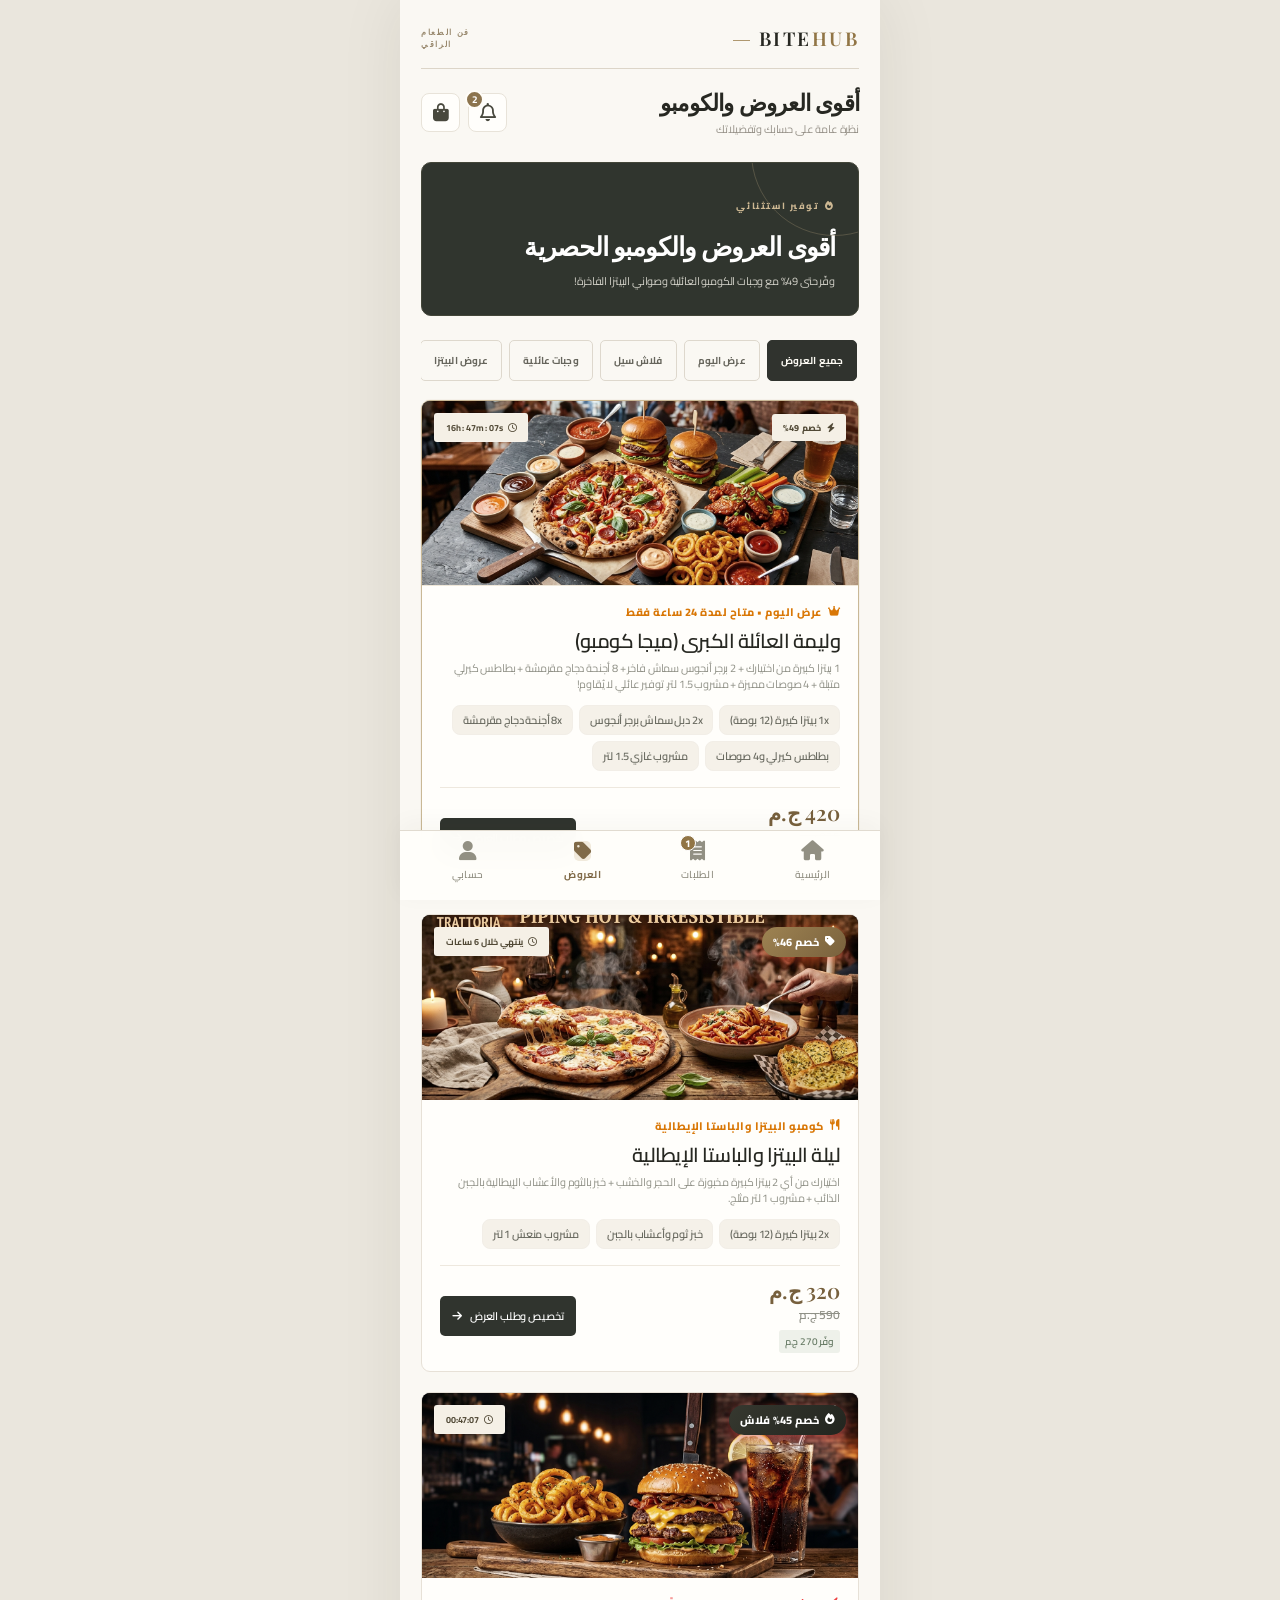
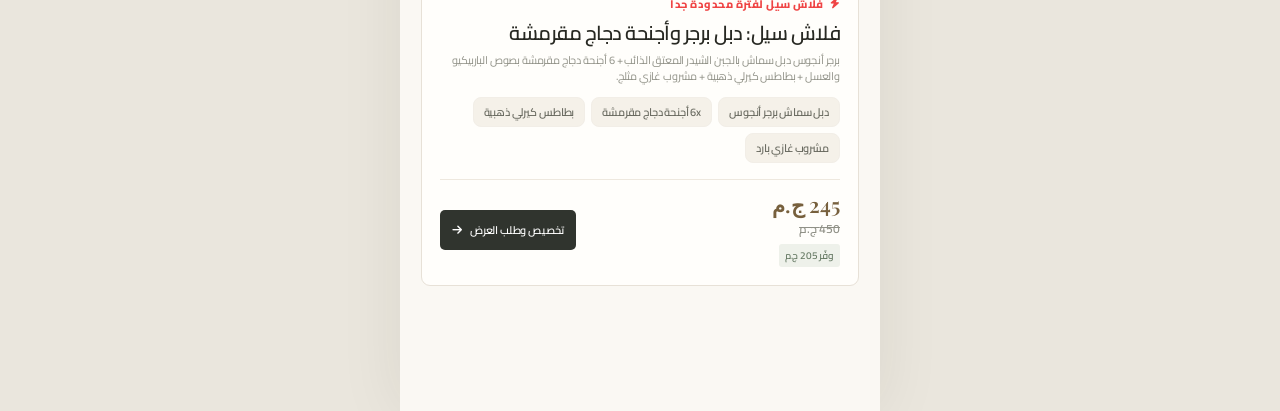
==== deals-ar.html @ 4338cfc8 "Food &B V2" ====
<!DOCTYPE html>
<html lang="ar" dir="rtl" class="rtl-mode">
<head>
  <meta charset="UTF-8" />
  <meta name="viewport" content="width=device-width, initial-scale=1.0" />
  <title>عروض حصرية ووجبات كومبو - بايت هَب (ج.م)</title>

  <!-- Favicon & App Icons -->
  <link rel="icon" type="image/svg+xml" href="images/favicon.svg" />
  <link rel="alternate icon" type="image/png" href="images/favicon.png" />
  <link rel="apple-touch-icon" href="images/apple-touch-icon.png" />

  <!-- Modern Google Fonts with Cairo Arabic -->
  <link rel="preconnect" href="https://fonts.googleapis.com">
  <link rel="preconnect" href="https://fonts.gstatic.com" crossorigin>
  <link href="https://fonts.googleapis.com/css2?family=Cairo:wght@400;500;600;700;800;900&family=Inter:wght@400;500;600;700;800&family=Outfit:wght@500;600;700;800;900&display=swap" rel="stylesheet">

  <link rel="stylesheet" href="style.css" />
  <link rel="stylesheet" href="luxe.css" />

  <!-- FontAwesome Icons -->
  <link
    rel="stylesheet"
    href="https://cdnjs.cloudflare.com/ajax/libs/font-awesome/6.5.2/css/all.min.css"
  />
</head>

<body>

  <main class="app deals-app">
    <div class="luxe-wordmark" aria-label="BiteHub Maison edition"><strong>BITE<span>HUB</span><span class="wordmark-stem"></span></strong><small>فن الطعام<br>الراقي</small></div>

    <!-- Top Header -->
    <header class="home-header">
      <div class="user-greeting-box">
        <h1 class="dynamic-deals-title">أقوى العروض والكومبو</h1>
        <p class="greeting-subtitle">خصومات حصرية تصل إلى 49% • قابلة للتخصيص بالكامل</p>
      </div>

      <div class="header-actions">
        <button class="icon-circle-btn open-notif-btn" aria-label="الإشعارات">
          <i class="fa-regular fa-bell"></i>
          <span class="notif-badge" style="display:none;">2</span>
        </button>

        <button class="icon-circle-btn open-cart-btn" aria-label="سلة المشتريات">
          <i class="fa-solid fa-bag-shopping"></i>
          <span class="cart-badge" style="display:none;">0</span>
        </button>
      </div>
    </header>

    <!-- Hero Value Banner -->
    <section class="deals-hero-banner">
      <div class="hero-badge-tag">
        <i class="fa-solid fa-fire"></i> توفير استثنائي
      </div>
      <h2>صواني الكومبو والوجبات العائلية</h2>
      <p>وفّر حتى 49% مع صواني المشاركة وصناديق البرجر والبيتزا. خصص إضافاتك ونكهات الصوص ونوع الجبن بكل سهولة!</p>
    </section>

    <!-- Deal Category Filters -->
    <section class="deal-category-filters">
      <button class="deal-pill active" onclick="filterDealsTab('all', this)">جميع العروض</button>
      <button class="deal-pill" onclick="filterDealsTab('day', this)">عرض اليوم</button>
      <button class="deal-pill" onclick="filterDealsTab('flash', this)">فلاش سيل</button>
      <button class="deal-pill" onclick="filterDealsTab('family', this)">وجبات عائلية</button>
      <button class="deal-pill" onclick="filterDealsTab('pizza', this)">عروض البيتزا</button>
    </section>

    <!-- Deals Listing Grid -->
    <section class="deals-list-section" id="dealsCardsContainer">

      <!-- Deal 1: Deal of the Day (49% OFF) -->
      <article class="deal-card featured-day-card" data-category="day family">
        <div class="deal-card-media">
          <img src="images/deal_combo.jpg" alt="صينية الكومبو العائلية الضخمة" />
          <div class="deal-card-tags">
            <span class="discount-pill-glow">
              <i class="fa-solid fa-bolt"></i> خصم 49%
            </span>
            <span class="timer-pill">
              <i class="fa-regular fa-clock"></i> <span class="deal-of-day-timer">23h : 59m : 59s</span>
            </span>
          </div>
        </div>

        <div class="deal-card-body">
          <div class="deal-type-indicator">
            <i class="fa-solid fa-crown"></i> عرض اليوم • متاح لمدة 24 ساعة فقط
          </div>

          <h3 class="deal-title">وليمة العائلة الكبرى (ميجا كومبو)</h3>
          <p class="deal-description">
            1 بيتزا كبيرة من اختيارك + 2 برجر أنجوس سماش فاخر + 8 أجنحة دجاج مقرمشة + بطاطس كيرلي متبلة + 4 صوصات مميزة + مشروب 1.5 لتر. توفير عائلي لا يُقاوم!
          </p>

          <div class="deal-included-tags">
            <span>1x بيتزا كبيرة (12 بوصة)</span>
            <span>2x دبل سماش برجر أنجوس</span>
            <span>8x أجنحة دجاج مقرمشة</span>
            <span>بطاطس كيرلي و4 صوصات</span>
            <span>مشروب غازي 1.5 لتر</span>
          </div>

          <div class="deal-card-footer">
            <div class="deal-pricing-block">
              <div class="discounted-deal-price">420 ج.م</div>
              <div class="original-deal-price">825 ج.م</div>
              <span class="savings-badge">وفّر 405 ج.م</span>
            </div>

            <a href="product-detail.html?deal=deal-day-combo" class="customize-deal-btn">
              <span>تخصيص وطلب العرض</span>
              <i class="fa-solid fa-arrow-left"></i>
            </a>
          </div>
        </div>
      </article>

      <!-- Deal 2: Duo Pizza & Pasta Night (46% OFF) -->
      <article class="deal-card" data-category="pizza">
        <div class="deal-card-media">
          <img src="images/banner2.jpg" alt="ليلة البيتزا والباستا الإيطالية" />
          <div class="deal-card-tags">
            <span class="discount-pill">
              <i class="fa-solid fa-tag"></i> خصم 46%
            </span>
            <span class="timer-pill">
              <i class="fa-regular fa-clock"></i> ينتهي خلال 6 ساعات
            </span>
          </div>
        </div>

        <div class="deal-card-body">
          <div class="deal-type-indicator">
            <i class="fa-solid fa-utensils"></i> كومبو البيتزا والباستا الإيطالية
          </div>

          <h3 class="deal-title">ليلة البيتزا والباستا الإيطالية</h3>
          <p class="deal-description">
            اختيارك من أي 2 بيتزا كبيرة مخبوزة على الحجر والخشب + خبز بالثوم والأعشاب الإيطالية بالجبن الذائب + مشروب 1 لتر مثلج.
          </p>

          <div class="deal-included-tags">
            <span>2x بيتزا كبيرة (12 بوصة)</span>
            <span>خبز ثوم وأعشاب بالجبن</span>
            <span>مشروب منعش 1 لتر</span>
          </div>

          <div class="deal-card-footer">
            <div class="deal-pricing-block">
              <div class="discounted-deal-price">320 ج.م</div>
              <div class="original-deal-price">590 ج.م</div>
              <span class="savings-badge">وفّر 270 ج.م</span>
            </div>

            <a href="product-detail.html?deal=deal-pizza-night" class="customize-deal-btn">
              <span>تخصيص وطلب العرض</span>
              <i class="fa-solid fa-arrow-left"></i>
            </a>
          </div>
        </div>
      </article>

      <!-- Deal 3: Flash Sale Burger & Wings Duo (45% OFF) -->
      <article class="deal-card" data-category="flash">
        <div class="deal-card-media">
          <img src="images/banner1.jpg" alt="فلاش سيل: دبل برجر وأجنحة دجاج" />
          <div class="deal-card-tags">
            <span class="discount-pill-hot">
              <i class="fa-solid fa-fire"></i> خصم 45% فلاش
            </span>
            <span class="timer-pill">
              <i class="fa-regular fa-clock"></i> <span class="flash-sale-timer">01:42:35</span>
            </span>
          </div>
        </div>

        <div class="deal-card-body">
          <div class="deal-type-indicator flash-indicator">
            <i class="fa-solid fa-bolt"></i> فلاش سيل لفترة محدودة جداً
          </div>

          <h3 class="deal-title">فلاش سيل: دبل برجر وأجنحة دجاج مقرمشة</h3>
          <p class="deal-description">
            برجر أنجوس دبل سماش بالجبن الشيدر المعتق الذائب + 6 أجنحة دجاج مقرمشة بصوص الباربيكيو والعسل + بطاطس كيرلي ذهبية + مشروب غازي مثلج.
          </p>

          <div class="deal-included-tags">
            <span>دبل سماش برجر أنجوس</span>
            <span>6x أجنحة دجاج مقرمشة</span>
            <span>بطاطس كيرلي ذهبية</span>
            <span>مشروب غازي بارد</span>
          </div>

          <div class="deal-card-footer">
            <div class="deal-pricing-block">
              <div class="discounted-deal-price">245 ج.م</div>
              <div class="original-deal-price">450 ج.م</div>
              <span class="savings-badge">وفّر 205 ج.م</span>
            </div>

            <a href="product-detail.html?deal=deal-flash-smash" class="customize-deal-btn">
              <span>تخصيص وطلب العرض</span>
              <i class="fa-solid fa-arrow-left"></i>
            </a>
          </div>
        </div>
      </article>

    </section>

    <!-- Bottom Navigation Bar (Home | Orders | Deals | Profile) -->
    <nav class="bottom-nav">
      <a href="index.html" class="nav-item">
        <i class="fa-solid fa-house"></i>
        <span>الرئيسية</span>
      </a>

      <a href="orders.html" class="nav-item">
        <div class="nav-icon-container">
          <i class="fa-solid fa-receipt"></i>
          <span class="nav-badge">1</span>
        </div>
        <span>الطلبات</span>
      </a>

      <a href="deals-ar.html" class="nav-item active">
        <div class="nav-icon-container">
          <i class="fa-solid fa-tag"></i>
        </div>
        <span>العروض</span>
      </a>

      <a href="profile.html" class="nav-item">
        <i class="fa-solid fa-user"></i>
        <span>حسابي</span>
      </a>
    </nav>

  </main>

  <!-- Central App-State Logic -->
  <script src="app-state.js"></script>

  <script>
    // Ensure Arabic state is stored in localStorage
    try {
      localStorage.setItem('gb_lang_v3', 'ar');
    } catch(e) {}

    function filterDealsTab(cat, btn) {
      document.querySelectorAll('.deal-pill').forEach(p => p.classList.remove('active'));
      btn.classList.add('active');

      const cards = document.querySelectorAll('.deal-card');
      cards.forEach(card => {
        const cardCats = card.getAttribute('data-category') || '';
        if (cat === 'all' || cardCats.includes(cat)) {
          card.style.display = 'flex';
        } else {
          card.style.display = 'none';
        }
      });
    }

    function switchToEnglish() {
      if (window.AppState && AppState.setLanguage) {
        AppState.setLanguage('en');
      } else {
        localStorage.setItem('gb_lang_v3', 'en');
      }
      window.location.href = 'deals.html';
    }
  </script>

</body>
</html>
---- style.css ----
@import url("https://fonts.googleapis.com/css2?family=Inter:wght@400;500;600;700;800&family=Outfit:wght@500;600;700;800;900&family=Cairo:wght@500;600;700;800&display=swap");

* {
  box-sizing: border-box;
  margin: 0;
  padding: 0;
}

:root {
  --primary: #ff5c35;
  --primary-dark: #ed4822;
  --primary-glow: rgba(255, 92, 53, 0.32);
  --primary-gradient: linear-gradient(135deg, #ff6b45 0%, #ff380d 100%);
  --fire-gradient: linear-gradient(135deg, #ef4444 0%, #f97316 100%);
  --gold-gradient: linear-gradient(135deg, #f59e0b 0%, #d97706 100%);
  --green: #10b981;
  --green-dark: #059669;
  --green-light: #ecfdf5;
  --orange-light: #fff1ec;
  --amber: #f59e0b;
  --amber-light: #fef3c7;
  --background: #f7f8fa;
  --surface: #ffffff;
  --surface-alt: #f1f3f6;
  --text: #111827;
  --text-secondary: #4b5563;
  --muted: #8e95a2;
  --border: #e5e7eb;
  --border-light: #f3f4f6;
  --shadow-sm: 0 2px 8px rgba(0, 0, 0, 0.04);
  --card-shadow: 0 8px 24px rgba(17, 24, 39, 0.06);
  --card-hover-shadow: 0 14px 34px rgba(255, 92, 53, 0.16);
  --radius-sm: 10px;
  --radius-md: 16px;
  --radius-lg: 22px;
  --radius-xl: 28px;
}

body {
  font-family: "Inter", sans-serif;
  background: #e4e7ec;
  color: var(--text);
  -webkit-font-smoothing: antialiased;
}

[dir="rtl"] body {
  font-family: "Cairo", "Inter", sans-serif;
}

button,
a,
input,
textarea,
select {
  font-family: inherit;
}

button {
  cursor: pointer;
  border: none;
  background: transparent;
  outline: none;
}

/* APP FRAME */

.app {
  width: 100%;
  max-width: 480px;
  min-height: 100vh;
  margin: 0 auto;
  background: var(--background);
  padding: 18px 16px 105px;
  position: relative;
  box-shadow: 0 0 50px rgba(0, 0, 0, 0.09);
}

/* ==========================================================================
   TOP HEADER (NO PROFILE AVATAR, DYNAMIC GREETING, CART & NOTIF ICONS)
   ========================================================================== */

.home-header {
  display: flex;
  align-items: center;
  justify-content: space-between;
  margin-bottom: 14px;
}

.user-greeting-box h1 {
  font-family: 'Outfit', sans-serif;
  font-size: 20px;
  font-weight: 800;
  color: var(--text);
  letter-spacing: -0.4px;
  margin-bottom: 2px;
}

.greeting-subtitle {
  font-size: 12px;
  color: var(--muted);
}

.header-actions {
  display: flex;
  align-items: center;
  gap: 10px;
}

.icon-circle-btn {
  width: 42px;
  height: 42px;
  border-radius: 50%;
  background: var(--surface);
  border: 1px solid var(--border);
  color: var(--text);
  font-size: 17px;
  display: flex;
  align-items: center;
  justify-content: center;
  position: relative;
  box-shadow: var(--shadow-sm);
  transition: all 0.2s ease;
}

.icon-circle-btn:hover {
  background: var(--orange-light);
  color: var(--primary);
  border-color: rgba(255, 92, 53, 0.25);
}

.cart-badge,
.notif-badge {
  position: absolute;
  top: -4px;
  right: -4px;
  background: var(--primary);
  color: #ffffff;
  font-size: 10px;
  font-weight: 800;
  width: 19px;
  height: 19px;
  border-radius: 50%;
  display: flex;
  align-items: center;
  justify-content: center;
  border: 2px solid #ffffff;
  box-shadow: 0 2px 6px rgba(255, 92, 53, 0.4);
}

.notif-badge {
  background: #ef4444;
}

/* ==========================================================================
   DELIVERY LOCATION BAR
   ========================================================================== */

.delivery-location-bar {
  margin-bottom: 16px;
}

.location-picker {
  background: var(--surface);
  border-radius: 14px;
  padding: 8px 12px;
  display: flex;
  align-items: center;
  gap: 10px;
  border: 1px solid var(--border);
  box-shadow: var(--shadow-sm);
  cursor: pointer;
  transition: all 0.2s ease;
}

.location-picker:hover {
  border-color: var(--primary);
}

.loc-pin {
  width: 28px;
  height: 28px;
  border-radius: 50%;
  background: var(--orange-light);
  color: var(--primary);
  display: flex;
  align-items: center;
  justify-content: center;
  font-size: 13px;
}

.loc-details {
  flex: 1;
}

.loc-label {
  display: block;
  font-size: 10px;
  color: var(--muted);
  font-weight: 600;
  text-transform: uppercase;
}

.loc-details strong {
  font-size: 13px;
  color: var(--text);
  font-weight: 700;
}

.loc-arrow {
  font-size: 11px;
  color: var(--muted);
}

/* ==========================================================================
   SEARCH & SUGGESTED SEARCHES
   ========================================================================== */

.search-discovery-section {
  margin-bottom: 20px;
}

.search-bar {
  display: flex;
  align-items: center;
  background: var(--surface);
  border-radius: 16px;
  padding: 4px 6px 4px 14px;
  border: 1px solid var(--border);
  box-shadow: var(--shadow-sm);
  transition: all 0.2s ease;
}

.search-bar:focus-within {
  border-color: var(--primary);
  box-shadow: 0 4px 18px var(--primary-glow);
}

.search-icon {
  color: var(--muted);
  font-size: 15px;
  margin-right: 10px;
}

.search-bar input {
  flex: 1;
  border: none;
  outline: none;
  font-size: 13px;
  color: var(--text);
  background: transparent;
  padding: 10px 0;
}

.clear-search-btn {
  display: none;
  align-items: center;
  justify-content: center;
  width: 28px;
  height: 28px;
  border-radius: 50%;
  color: var(--muted);
  font-size: 13px;
}

.filter-btn {
  width: 38px;
  height: 38px;
  border-radius: 12px;
  background: var(--orange-light);
  color: var(--primary);
  display: flex;
  align-items: center;
  justify-content: center;
  font-size: 14px;
  transition: all 0.2s ease;
}

.filter-btn:hover {
  background: var(--primary);
  color: #ffffff;
}

.search-suggestions {
  display: flex;
  align-items: center;
  gap: 6px;
  overflow-x: auto;
  padding: 10px 2px 2px;
  scrollbar-width: none;
}

.search-suggestions::-webkit-scrollbar {
  display: none;
}

.suggest-label {
  font-size: 11px;
  color: var(--muted);
  white-space: nowrap;
  font-weight: 600;
}

.suggest-pill {
  flex-shrink: 0;
  background: var(--surface);
  border: 1px solid var(--border);
  border-radius: 20px;
  padding: 4px 10px;
  font-size: 11px;
  color: var(--text-secondary);
  font-weight: 500;
  transition: all 0.2s ease;
}

.suggest-pill:hover {
  background: var(--orange-light);
  color: var(--primary);
  border-color: rgba(255, 92, 53, 0.3);
}

.suggest-pill.active {
  background: var(--primary);
  color: #ffffff;
  border-color: var(--primary);
  box-shadow: 0 2px 8px rgba(255, 92, 53, 0.35);
}

/* ==========================================================================
   SIMPLIFIED CATEGORIES & SEE ALL
   ========================================================================== */

.categories-section {
  margin-bottom: 22px;
}

.see-all-link {
  font-size: 12px;
  font-weight: 700;
  color: var(--primary);
  background: transparent;
  display: flex;
  align-items: center;
  gap: 4px;
}

.category-chips-scroller {
  display: flex;
  gap: 8px;
  overflow-x: auto;
  padding: 4px 2px 6px;
  scrollbar-width: none;
}

.category-chips-scroller::-webkit-scrollbar {
  display: none;
}

.category-chip {
  flex-shrink: 0;
  background: var(--surface);
  border: 1px solid var(--border);
  padding: 9px 15px;
  border-radius: 14px;
  display: flex;
  align-items: center;
  gap: 7px;
  font-size: 13px;
  font-weight: 600;
  color: var(--text-secondary);
  transition: all 0.25s ease;
  box-shadow: 0 2px 6px rgba(0, 0, 0, 0.02);
}

.category-chip .chip-icon {
  font-size: 15px;
}

.category-chip:hover {
  background: #fdf5f2;
  border-color: rgba(255, 92, 53, 0.3);
  color: var(--primary);
}

.category-chip.active {
  background: var(--primary-gradient);
  color: #ffffff;
  border-color: transparent;
  box-shadow: 0 6px 16px var(--primary-glow);
  transform: translateY(-2px);
}

/* ==========================================================================
   PRODUCT DISCOVERY FILTERS & SORT BAR
   ========================================================================== */

.filters-sorting-bar {
  display: flex;
  flex-direction: column;
  gap: 10px;
  margin-bottom: 22px;
}

.filter-pills-list {
  display: flex;
  gap: 6px;
  overflow-x: auto;
  padding-bottom: 4px;
  scrollbar-width: none;
}

.filter-pills-list::-webkit-scrollbar {
  display: none;
}

.filter-tag-pill {
  flex-shrink: 0;
  background: var(--surface);
  border: 1px solid var(--border);
  padding: 6px 12px;
  border-radius: 20px;
  font-size: 12px;
  font-weight: 600;
  color: var(--text-secondary);
  transition: all 0.2s ease;
}

.filter-tag-pill.active {
  background: #111827;
  color: #ffffff;
  border-color: #111827;
}

.sort-selector-wrapper {
  display: flex;
  justify-content: flex-end;
}

.sort-selector-wrapper select {
  background: var(--surface);
  border: 1px solid var(--border);
  border-radius: 10px;
  padding: 6px 10px;
  font-size: 11px;
  font-weight: 600;
  color: var(--text-secondary);
  outline: none;
}

/* ==========================================================================
   FLASH SALE SECTION (COUNTDOWN TIMER & URGENCY)
   ========================================================================== */

.flash-sale-section {
  background: linear-gradient(135deg, #fff7ed 0%, #ffedd5 100%);
  border: 1.5px solid #fed7aa;
  border-radius: 22px;
  padding: 16px;
  margin-bottom: 24px;
  box-shadow: 0 6px 20px rgba(249, 115, 22, 0.08);
}

.flash-sale-header {
  display: flex;
  align-items: center;
  justify-content: space-between;
  margin-bottom: 14px;
}

.flash-title-row {
  display: flex;
  align-items: center;
  gap: 10px;
}

.flash-icon-box {
  width: 36px;
  height: 36px;
  border-radius: 10px;
  background: var(--primary);
  color: #ffffff;
  display: flex;
  align-items: center;
  justify-content: center;
  font-size: 16px;
}

.flash-title-row h2 {
  font-family: 'Outfit', sans-serif;
  font-size: 16px;
  font-weight: 800;
  color: #9a3412;
}

.flash-title-row p {
  font-size: 11px;
  color: #c2410c;
}

.flash-countdown-pill {
  background: #111827;
  color: #ffffff;
  padding: 6px 10px;
  border-radius: 12px;
  display: flex;
  align-items: center;
  gap: 5px;
  font-size: 11px;
}

.flash-countdown-pill .timer-label {
  color: #9ca3af;
  font-size: 10px;
}

.flash-countdown-pill strong {
  color: #fb923c;
  font-family: monospace;
  font-size: 12px;
}

.flash-card-spotlight {
  background: #ffffff;
  border-radius: 18px;
  overflow: hidden;
  border: 1px solid #ffedd5;
  display: flex;
  flex-direction: column;
}

.flash-media-box {
  height: 140px;
  position: relative;
}

.flash-media-box img {
  width: 100%;
  height: 100%;
  object-fit: cover;
}

.flash-tag-glow {
  position: absolute;
  top: 10px;
  left: 10px;
  background: var(--fire-gradient);
  color: #ffffff;
  font-size: 11px;
  font-weight: 800;
  padding: 4px 10px;
  border-radius: 8px;
  box-shadow: 0 4px 12px rgba(239, 68, 68, 0.4);
}

.flash-content {
  padding: 14px;
}

.flash-content h3 {
  font-family: 'Outfit', sans-serif;
  font-size: 15px;
  font-weight: 800;
  margin-bottom: 4px;
}

.flash-content p {
  font-size: 11px;
  color: var(--muted);
  line-height: 1.4;
  margin-bottom: 12px;
}

.flash-footer-line {
  display: flex;
  align-items: center;
  justify-content: space-between;
}

.flash-price {
  font-family: 'Outfit', sans-serif;
  font-size: 17px;
  font-weight: 900;
  color: var(--primary);
  margin-right: 6px;
}

.flash-del {
  font-size: 11px;
  color: var(--muted);
}

.flash-action-btn {
  background: var(--primary);
  color: #ffffff;
  text-decoration: none;
  font-size: 12px;
  font-weight: 700;
  padding: 8px 14px;
  border-radius: 10px;
  display: inline-flex;
  align-items: center;
  gap: 6px;
}

/* ==========================================================================
   EXCLUSIVE MEALS — UP TO 49% OFF
   ========================================================================== */

.exclusive-meals-section {
  margin-bottom: 24px;
}

.exclusive-cards-grid {
  display: grid;
  grid-template-columns: 1fr 1fr;
  gap: 12px;
}

.exclusive-card {
  background: var(--surface);
  border-radius: 18px;
  overflow: hidden;
  border: 1px solid var(--border);
  box-shadow: var(--shadow-sm);
  display: flex;
  flex-direction: column;
  transition: transform 0.2s ease;
}

.exclusive-card:hover {
  transform: translateY(-3px);
  border-color: rgba(255, 92, 53, 0.3);
}

.exclusive-img-wrap {
  position: relative;
  height: 110px;
}

.exclusive-img-wrap img {
  width: 100%;
  height: 100%;
  object-fit: cover;
}

.exclusive-badge {
  position: absolute;
  top: 8px;
  left: 8px;
  background: var(--fire-gradient);
  color: #ffffff;
  font-size: 10px;
  font-weight: 800;
  padding: 4px 8px;
  border-radius: 8px;
  box-shadow: 0 2px 6px rgba(239, 68, 68, 0.35);
}

.exclusive-badge.max-discount {
  background: linear-gradient(135deg, #b91c1c 0%, #ef4444 100%);
  border: 1px solid #fecaca;
}

.exclusive-details {
  padding: 10px;
  display: flex;
  flex-direction: column;
  flex: 1;
}

.exclusive-tag {
  font-size: 9px;
  font-weight: 700;
  text-transform: uppercase;
  color: var(--primary);
  margin-bottom: 3px;
}

.exclusive-details h3 {
  font-size: 13px;
  font-weight: 700;
  margin-bottom: 2px;
  line-height: 1.3;
}

.exclusive-details p {
  font-size: 10px;
  color: var(--muted);
  line-height: 1.35;
  margin-bottom: 10px;
}

.exclusive-footer {
  display: flex;
  align-items: center;
  justify-content: space-between;
  margin-top: auto;
  border-top: 1px dashed var(--border);
  padding-top: 8px;
}

.price-stack .new-price {
  font-family: 'Outfit', sans-serif;
  font-size: 14px;
  font-weight: 800;
  color: var(--primary);
  display: block;
}

.price-stack .old-price {
  font-size: 10px;
  color: var(--muted);
  text-decoration: line-through;
}

.exclusive-action-btn {
  background: var(--orange-light);
  color: var(--primary);
  text-decoration: none;
  font-size: 11px;
  font-weight: 700;
  padding: 6px 10px;
  border-radius: 8px;
  transition: all 0.2s ease;
}

.exclusive-action-btn:hover {
  background: var(--primary);
  color: #ffffff;
}

/* ==========================================================================
   DEAL OF THE DAY (24-HOUR DEAL)
   ========================================================================== */

.deal-of-the-day-section {
  margin-bottom: 24px;
}

.timer-badge-container {
  background: #111827;
  color: #ffde59;
  font-size: 11px;
  font-weight: 800;
  padding: 5px 10px;
  border-radius: 20px;
  display: flex;
  align-items: center;
  gap: 6px;
  box-shadow: 0 4px 10px rgba(0, 0, 0, 0.15);
}

.hero-deal-card {
  height: 220px;
  border-radius: 22px;
  background-size: cover;
  background-position: center;
  display: flex;
  flex-direction: column;
  justify-content: space-between;
  padding: 18px;
  color: #ffffff;
  position: relative;
  box-shadow: 0 10px 28px rgba(0, 0, 0, 0.16);
  border: 1.5px solid rgba(255, 255, 255, 0.12);
}

.hero-deal-top {
  display: flex;
  justify-content: space-between;
  align-items: center;
}

.deal-discount-tag {
  background: var(--fire-gradient);
  color: #ffffff;
  font-size: 11px;
  font-weight: 800;
  padding: 6px 12px;
  border-radius: 20px;
  box-shadow: 0 4px 12px rgba(239, 68, 68, 0.4);
}

.deal-remaining-tag {
  background: rgba(0, 0, 0, 0.5);
  backdrop-filter: blur(8px);
  padding: 5px 10px;
  border-radius: 20px;
  font-size: 11px;
  font-weight: 600;
}

.hero-deal-content h3 {
  font-family: 'Outfit', sans-serif;
  font-size: 19px;
  font-weight: 800;
  line-height: 1.25;
  margin-bottom: 4px;
  text-shadow: 0 2px 6px rgba(0, 0, 0, 0.6);
}

.hero-deal-content p {
  font-size: 12px;
  color: rgba(255, 255, 255, 0.92);
  margin-bottom: 14px;
  line-height: 1.4;
  text-shadow: 0 1px 4px rgba(0, 0, 0, 0.6);
}

.hero-deal-footer {
  display: flex;
  align-items: center;
  justify-content: space-between;
}

.deal-price-col {
  display: flex;
  flex-direction: column;
}

.original-price-strike {
  font-size: 12px;
  color: #cbd5e1;
  text-decoration: line-through;
}

.highlight-price {
  font-family: 'Outfit', sans-serif;
  font-size: 22px;
  font-weight: 900;
  color: #ffde59;
}

.hero-claim-btn {
  background: var(--primary);
  color: #ffffff;
  text-decoration: none;
  font-size: 13px;
  font-weight: 700;
  padding: 10px 18px;
  border-radius: 12px;
  display: inline-flex;
  align-items: center;
  gap: 8px;
  box-shadow: 0 4px 14px var(--primary-glow);
  transition: all 0.2s ease;
}

.hero-claim-btn:hover {
  background: var(--primary-dark);
  transform: translateY(-2px);
}

/* ==========================================================================
   DEDICATED DEALS PAGE (deals.html)
   ========================================================================== */

.deals-app {
  padding-bottom: 110px;
}

.dynamic-deals-title {
  font-family: 'Outfit', sans-serif;
  font-size: 20px;
  font-weight: 800;
  color: var(--text);
  letter-spacing: -0.4px;
}

.deals-hero-banner {
  background: linear-gradient(135deg, #1e293b 0%, #0f172a 100%);
  border-radius: var(--radius-lg);
  padding: 20px;
  color: #ffffff;
  margin-bottom: 20px;
  position: relative;
  overflow: hidden;
  box-shadow: 0 10px 25px rgba(15, 23, 42, 0.15);
  border: 1px solid rgba(255, 255, 255, 0.08);
}

.deals-hero-banner::after {
  content: '';
  position: absolute;
  top: -40px;
  right: -40px;
  width: 140px;
  height: 140px;
  background: radial-gradient(circle, rgba(255, 92, 53, 0.28) 0%, transparent 70%);
  border-radius: 50%;
  pointer-events: none;
}

.hero-badge-tag {
  display: inline-flex;
  align-items: center;
  gap: 6px;
  background: rgba(255, 92, 53, 0.2);
  color: #ff8566;
  border: 1px solid rgba(255, 92, 53, 0.35);
  padding: 4px 10px;
  border-radius: 30px;
  font-size: 11px;
  font-weight: 800;
  letter-spacing: 0.5px;
  margin-bottom: 10px;
}

.deals-hero-banner h2 {
  font-family: 'Outfit', sans-serif;
  font-size: 19px;
  font-weight: 800;
  margin-bottom: 6px;
  color: #ffffff;
  line-height: 1.3;
}

.deals-hero-banner p {
  font-size: 12px;
  color: #94a3b8;
  line-height: 1.5;
  margin: 0;
}

/* Category Filter Pills */
.deal-category-filters {
  display: flex;
  gap: 8px;
  overflow-x: auto;
  padding: 2px 2px 16px;
  scrollbar-width: none;
}

.deal-category-filters::-webkit-scrollbar {
  display: none;
}

.deal-pill {
  padding: 8px 16px;
  background: var(--surface);
  border: 1px solid var(--border);
  border-radius: 30px;
  font-size: 12px;
  font-weight: 700;
  color: var(--text-secondary);
  white-space: nowrap;
  cursor: pointer;
  transition: all 0.2s cubic-bezier(0.2, 0.8, 0.2, 1);
  box-shadow: var(--shadow-sm);
}

.deal-pill:hover {
  border-color: var(--primary);
  color: var(--primary);
  transform: translateY(-1px);
}

.deal-pill.active {
  background: var(--primary);
  color: #ffffff;
  border-color: var(--primary);
  box-shadow: 0 4px 14px var(--primary-glow);
}

/* Deals Listing Grid & Cards */
.deals-list-section {
  display: flex;
  flex-direction: column;
  gap: 20px;
}

.deal-card {
  background: var(--surface);
  border-radius: var(--radius-lg);
  overflow: hidden;
  border: 1px solid var(--border);
  box-shadow: var(--card-shadow);
  transition: all 0.3s cubic-bezier(0.2, 0.8, 0.2, 1);
  display: flex;
  flex-direction: column;
}

.deal-card:hover {
  transform: translateY(-3px);
  box-shadow: var(--card-hover-shadow);
  border-color: rgba(255, 92, 53, 0.3);
}

.deal-card.featured-day-card {
  border: 2px solid #f59e0b;
  box-shadow: 0 10px 30px rgba(245, 158, 11, 0.15);
}

.deal-card-media {
  position: relative;
  width: 100%;
  height: 185px;
  overflow: hidden;
  background: #111827;
}

.deal-card-media img {
  width: 100%;
  height: 100%;
  object-fit: cover;
  transition: transform 0.4s ease;
}

.deal-card:hover .deal-card-media img {
  transform: scale(1.04);
}

.deal-card-tags {
  position: absolute;
  top: 12px;
  left: 12px;
  right: 12px;
  display: flex;
  justify-content: space-between;
  align-items: center;
  pointer-events: none;
}

.discount-pill-glow,
.discount-pill-hot,
.discount-pill {
  display: inline-flex;
  align-items: center;
  gap: 5px;
  background: var(--primary-gradient);
  color: #ffffff;
  padding: 5px 11px;
  border-radius: 30px;
  font-size: 11px;
  font-weight: 800;
  box-shadow: 0 4px 12px rgba(255, 92, 53, 0.45);
  letter-spacing: 0.3px;
}

.discount-pill-hot {
  background: var(--fire-gradient);
  box-shadow: 0 4px 12px rgba(239, 68, 68, 0.45);
}

.timer-pill {
  display: inline-flex;
  align-items: center;
  gap: 5px;
  background: rgba(15, 23, 42, 0.85);
  backdrop-filter: blur(8px);
  color: #ffffff;
  padding: 5px 11px;
  border-radius: 30px;
  font-size: 11px;
  font-weight: 700;
  border: 1px solid rgba(255, 255, 255, 0.15);
  box-shadow: 0 4px 10px rgba(0, 0, 0, 0.2);
}

.deal-card-body {
  padding: 16px 18px 18px;
  display: flex;
  flex-direction: column;
  flex: 1;
}

.deal-type-indicator {
  display: inline-flex;
  align-items: center;
  gap: 6px;
  font-size: 11px;
  font-weight: 800;
  color: #d97706;
  text-transform: uppercase;
  letter-spacing: 0.5px;
  margin-bottom: 6px;
}

.deal-type-indicator.flash-indicator {
  color: #ef4444;
}

.deal-title {
  font-family: 'Outfit', sans-serif;
  font-size: 17px;
  font-weight: 800;
  color: var(--text);
  margin-bottom: 6px;
  line-height: 1.3;
}

.deal-description {
  font-size: 12px;
  color: var(--text-secondary);
  line-height: 1.5;
  margin-bottom: 12px;
}

.deal-included-tags {
  display: flex;
  flex-wrap: wrap;
  gap: 6px;
  margin-bottom: 16px;
}

.deal-included-tags span {
  background: var(--surface-alt);
  color: var(--text-secondary);
  padding: 4px 10px;
  border-radius: 8px;
  font-size: 11px;
  font-weight: 600;
  border: 1px solid var(--border-light);
}

.deal-card-footer {
  display: flex;
  align-items: center;
  justify-content: space-between;
  padding-top: 14px;
  border-top: 1px dashed var(--border);
  margin-top: auto;
  gap: 12px;
}

.deal-pricing-block {
  display: flex;
  flex-direction: column;
  gap: 2px;
}

.discounted-deal-price {
  font-family: 'Outfit', sans-serif;
  font-size: 20px;
  font-weight: 900;
  color: var(--primary);
  line-height: 1;
}

.original-deal-price {
  font-size: 12px;
  color: var(--muted);
  text-decoration: line-through;
  font-weight: 600;
}

.savings-badge {
  display: inline-block;
  font-size: 10px;
  font-weight: 800;
  color: var(--green);
  background: var(--green-light);
  padding: 2px 6px;
  border-radius: 6px;
  width: fit-content;
  margin-top: 2px;
}

.customize-deal-btn {
  background: var(--primary-gradient);
  color: #ffffff;
  padding: 10px 16px;
  border-radius: 12px;
  font-size: 12px;
  font-weight: 800;
  text-decoration: none;
  display: inline-flex;
  align-items: center;
  gap: 8px;
  box-shadow: 0 4px 14px var(--primary-glow);
  transition: all 0.25s cubic-bezier(0.2, 0.8, 0.2, 1);
  white-space: nowrap;
}

.customize-deal-btn:hover {
  transform: translateY(-2px);
  box-shadow: 0 6px 18px rgba(255, 92, 53, 0.45);
}

.customize-deal-btn i {
  font-size: 11px;
  transition: transform 0.2s ease;
}

.customize-deal-btn:hover i {
  transform: translateX(3px);
}

/* ==========================================================================
   RECOMMENDED FOR YOU & ORDER AGAIN
   ========================================================================== */

.recommended-section {
  margin-bottom: 24px;
}

.horizontal-card-scroller {
  display: flex;
  gap: 12px;
  overflow-x: auto;
  padding: 4px 2px 6px;
  scrollbar-width: none;
}

.horizontal-card-scroller::-webkit-scrollbar {
  display: none;
}

.compact-rec-card {
  flex-shrink: 0;
  width: 140px;
  background: var(--surface);
  border-radius: 16px;
  overflow: hidden;
  border: 1px solid var(--border);
  box-shadow: var(--shadow-sm);
  cursor: pointer;
  transition: transform 0.2s ease;
}

.compact-rec-card:hover {
  transform: translateY(-3px);
  border-color: rgba(255, 92, 53, 0.3);
}

.compact-rec-card img {
  width: 100%;
  height: 95px;
  object-fit: cover;
}

.rec-info {
  padding: 8px 10px;
}

.rec-info h4 {
  font-size: 11px;
  font-weight: 700;
  line-height: 1.3;
  margin-bottom: 3px;
  white-space: nowrap;
  overflow: hidden;
  text-overflow: ellipsis;
}

.rec-price {
  font-size: 12px;
  font-weight: 800;
  color: var(--primary);
}

.order-again-section {
  margin-bottom: 24px;
}

.order-again-card {
  background: var(--surface);
  border-radius: 18px;
  padding: 12px;
  display: flex;
  align-items: center;
  gap: 12px;
  border: 1px solid var(--border);
  box-shadow: var(--shadow-sm);
}

.order-again-img {
  width: 65px;
  height: 65px;
  border-radius: 12px;
  object-fit: cover;
}

.order-again-meta {
  flex: 1;
}

.order-again-meta h4 {
  font-size: 13px;
  font-weight: 700;
  margin-bottom: 2px;
}

.order-again-meta p {
  font-size: 11px;
  color: var(--muted);
  margin-bottom: 4px;
}

.order-again-meta strong {
  font-size: 13px;
  color: var(--primary);
}

.order-again-btn {
  background: var(--orange-light);
  color: var(--primary);
  font-size: 12px;
  font-weight: 700;
  padding: 8px 14px;
  border-radius: 10px;
  display: flex;
  align-items: center;
  gap: 6px;
  transition: all 0.2s ease;
}

.order-again-btn:hover {
  background: var(--primary);
  color: #ffffff;
}

/* ==========================================================================
   FEATURED PRODUCTS GRID & ALLERGENS
   ========================================================================== */

.featured-section {
  margin-bottom: 24px;
}

.items-found {
  font-size: 12px;
  font-weight: 600;
  color: var(--primary);
  background: var(--orange-light);
  padding: 4px 10px;
  border-radius: 20px;
}

.products-grid {
  display: grid;
  grid-template-columns: 1fr;
  gap: 16px;
}

.product-card {
  background: var(--surface);
  border-radius: 20px;
  overflow: hidden;
  border: 1px solid var(--border);
  box-shadow: var(--card-shadow);
  display: flex;
  flex-direction: column;
  transition: all 0.3s cubic-bezier(0.25, 1, 0.5, 1);
}

.product-card:hover {
  transform: translateY(-4px);
  box-shadow: var(--card-hover-shadow);
  border-color: rgba(255, 92, 53, 0.25);
}

.product-img-box {
  width: 100%;
  height: 180px;
  position: relative;
  overflow: hidden;
  background: var(--surface-alt);
}

.product-img-box img {
  width: 100%;
  height: 100%;
  object-fit: cover;
  transition: transform 0.5s ease;
}

.product-card:hover .product-img-box img {
  transform: scale(1.06);
}

.product-tag {
  position: absolute;
  top: 12px;
  left: 12px;
  padding: 5px 10px;
  border-radius: 20px;
  font-size: 10px;
  font-weight: 800;
  letter-spacing: 0.3px;
  backdrop-filter: blur(8px);
  display: flex;
  align-items: center;
  gap: 4px;
}

.product-tag.best-seller {
  background: rgba(255, 92, 53, 0.92);
  color: #ffffff;
}

.product-tag.new-tag {
  background: rgba(16, 185, 129, 0.92);
  color: #ffffff;
}

.fav-btn {
  position: absolute;
  top: 12px;
  right: 12px;
  width: 34px;
  height: 34px;
  border-radius: 50%;
  background: rgba(255, 255, 255, 0.9);
  backdrop-filter: blur(6px);
  color: #747a84;
  display: flex;
  align-items: center;
  justify-content: center;
  font-size: 15px;
  box-shadow: 0 4px 10px rgba(0, 0, 0, 0.08);
  transition: all 0.2s ease;
}

.fav-btn.favorited {
  color: #e11d48;
  background: #ffffff;
}

.product-info {
  padding: 16px;
  display: flex;
  flex-direction: column;
  flex: 1;
}

.product-meta {
  display: flex;
  align-items: center;
  justify-content: space-between;
  margin-bottom: 6px;
  font-size: 11px;
}

.rating {
  color: var(--amber);
  font-weight: 700;
  display: flex;
  align-items: center;
  gap: 3px;
}

.reviews-count {
  color: var(--muted);
  font-weight: 400;
}

.time-cal {
  color: var(--muted);
  font-weight: 500;
}

.product-title {
  font-family: 'Outfit', sans-serif;
  font-size: 16px;
  font-weight: 700;
  color: var(--text);
  margin-bottom: 4px;
  line-height: 1.3;
}

.product-desc {
  font-size: 12px;
  color: var(--muted);
  line-height: 1.45;
  margin-bottom: 8px;
}

.allergens-row {
  display: flex;
  align-items: center;
  gap: 4px;
  flex-wrap: wrap;
  margin-bottom: 12px;
}

.allergens-row small {
  font-size: 10px;
  color: var(--muted);
}

.allergen-tag {
  background: var(--surface-alt);
  color: #64748b;
  font-size: 9px;
  font-weight: 600;
  padding: 2px 6px;
  border-radius: 4px;
}

.product-footer {
  display: flex;
  align-items: center;
  justify-content: space-between;
  margin-top: auto;
  padding-top: 10px;
  border-top: 1px dashed var(--border);
}

.pricing {
  display: flex;
  align-items: baseline;
  gap: 6px;
}

.price {
  font-family: 'Outfit', sans-serif;
  font-size: 18px;
  font-weight: 800;
  color: var(--primary);
}

.original-price {
  font-size: 12px;
  color: #9ca3af;
  text-decoration: line-through;
  font-weight: 500;
}

.product-action-buttons {
  display: flex;
  align-items: center;
  gap: 8px;
}

.customize-link-btn {
  width: 36px;
  height: 36px;
  border-radius: 10px;
  background: var(--surface-alt);
  color: var(--text-secondary);
  display: flex;
  align-items: center;
  justify-content: center;
  text-decoration: none;
  font-size: 13px;
  transition: all 0.2s ease;
}

.customize-link-btn:hover {
  background: var(--orange-light);
  color: var(--primary);
}

.add-to-cart-btn {
  background: var(--primary);
  color: #ffffff;
  padding: 8px 16px;
  border-radius: 12px;
  font-size: 13px;
  font-weight: 700;
  display: flex;
  align-items: center;
  gap: 6px;
  box-shadow: 0 4px 12px var(--primary-glow);
  transition: all 0.2s ease;
}

.add-to-cart-btn:hover {
  background: var(--primary-dark);
}

.add-to-cart-btn.added {
  background: var(--green);
}

/* ==========================================================================
   PRODUCT DETAILS CUSTOMIZER (RADIO BUTTONS & CHECKBOXES)
   ========================================================================== */

.product-detail-app {
  padding-bottom: 120px;
}

.detail-header {
  display: flex;
  align-items: center;
  justify-content: space-between;
  margin-bottom: 16px;
}

.back-circle-btn {
  width: 40px;
  height: 40px;
  border-radius: 50%;
  background: var(--surface);
  border: 1px solid var(--border);
  color: var(--text);
  font-size: 16px;
  display: flex;
  align-items: center;
  justify-content: center;
  box-shadow: var(--shadow-sm);
}

.detail-page-title {
  font-family: 'Outfit', sans-serif;
  font-size: 17px;
  font-weight: 800;
}

.detail-hero {
  background: var(--surface);
  border-radius: 24px;
  overflow: hidden;
  border: 1px solid var(--border);
  margin-bottom: 18px;
  box-shadow: var(--shadow-sm);
}

.detail-img-container {
  height: 230px;
  position: relative;
  background: var(--surface-alt);
}

.detail-img-container img {
  width: 100%;
  height: 100%;
  object-fit: cover;
}

.hero-fav-btn {
  position: absolute;
  top: 12px;
  right: 12px;
  width: 40px;
  height: 40px;
  border-radius: 50%;
  background: #ffffff;
  color: #747a84;
  display: flex;
  align-items: center;
  justify-content: center;
  font-size: 18px;
  box-shadow: 0 4px 12px rgba(0, 0, 0, 0.12);
}

.hero-fav-btn.favorited {
  color: #e11d48;
}

.detail-badge {
  position: absolute;
  bottom: 12px;
  left: 12px;
  background: var(--primary);
  color: #ffffff;
  padding: 6px 12px;
  border-radius: 20px;
  font-size: 11px;
  font-weight: 800;
}

.detail-intro {
  padding: 18px;
}

.intro-headline {
  display: flex;
  justify-content: space-between;
  align-items: flex-start;
  margin-bottom: 8px;
}

.intro-headline h2 {
  font-family: 'Outfit', sans-serif;
  font-size: 20px;
  font-weight: 800;
}

.current-price {
  font-family: 'Outfit', sans-serif;
  font-size: 20px;
  font-weight: 900;
  color: var(--primary);
}

.intro-meta {
  display: flex;
  align-items: center;
  gap: 8px;
  font-size: 12px;
  color: var(--muted);
  margin-bottom: 12px;
}

.intro-desc {
  font-size: 13px;
  color: var(--text-secondary);
  line-height: 1.5;
  margin-bottom: 12px;
}

.ingredients-box,
.allergens-box {
  background: var(--surface-alt);
  border-radius: 12px;
  padding: 10px 12px;
  margin-bottom: 10px;
}

.box-label {
  font-size: 11px;
  font-weight: 700;
  color: var(--text);
  display: block;
  margin-bottom: 4px;
}

.ingredients-box p {
  font-size: 11px;
  color: var(--muted);
  line-height: 1.4;
}

.allergens-list {
  display: flex;
  flex-wrap: wrap;
  gap: 6px;
}

.allergen-pill {
  background: #fee2e2;
  color: #b91c1c;
  font-size: 10px;
  font-weight: 700;
  padding: 3px 8px;
  border-radius: 6px;
}

/* FORM SPECIFICATIONS WITH RADIO / CHECKBOX */

.customization-form {
  display: flex;
  flex-direction: column;
  gap: 16px;
  margin-bottom: 24px;
}

.spec-section {
  background: var(--surface);
  border-radius: 20px;
  padding: 16px;
  border: 1px solid var(--border);
  box-shadow: var(--shadow-sm);
}

.spec-section-header {
  display: flex;
  align-items: center;
  justify-content: space-between;
  margin-bottom: 12px;
}

.spec-section-header h3 {
  font-family: 'Outfit', sans-serif;
  font-size: 15px;
  font-weight: 700;
}

.spec-section-header p {
  font-size: 11px;
  color: var(--muted);
}

.required-tag {
  font-size: 10px;
  font-weight: 800;
  color: var(--primary);
  background: var(--orange-light);
  padding: 3px 8px;
  border-radius: 12px;
}

.optional-tag {
  font-size: 10px;
  font-weight: 600;
  color: var(--muted);
  background: var(--surface-alt);
  padding: 3px 8px;
  border-radius: 12px;
}

.spec-options-grid {
  display: flex;
  flex-direction: column;
  gap: 8px;
}

.spec-option-card {
  display: block;
  cursor: pointer;
  position: relative;
}

.spec-option-card input {
  position: absolute;
  opacity: 0;
}

.option-pill-content {
  display: flex;
  align-items: center;
  justify-content: space-between;
  padding: 12px 14px;
  border-radius: 14px;
  background: var(--surface-alt);
  border: 1.5px solid transparent;
  transition: all 0.2s ease;
}

.option-left {
  display: flex;
  align-items: center;
  gap: 10px;
}

/* Custom Radio Indicator */
.custom-control-indicator.radio-circle {
  width: 18px;
  height: 18px;
  border-radius: 50%;
  border: 2px solid #cbd5e1;
  background: #ffffff;
  display: inline-block;
  position: relative;
  transition: all 0.2s ease;
}

.spec-option-card input[type="radio"]:checked + .option-pill-content .radio-circle {
  border-color: var(--primary);
  background: var(--primary);
  box-shadow: inset 0 0 0 3px #ffffff;
}

/* Custom Checkbox Indicator */
.custom-control-indicator.check-square {
  width: 18px;
  height: 18px;
  border-radius: 5px;
  border: 2px solid #cbd5e1;
  background: #ffffff;
  display: inline-block;
  position: relative;
  transition: all 0.2s ease;
}

.spec-option-card input[type="checkbox"]:checked + .option-pill-content .check-square {
  border-color: var(--primary);
  background: var(--primary);
}

.spec-option-card input[type="checkbox"]:checked + .option-pill-content .check-square::after {
  content: '\2713';
  color: #ffffff;
  font-size: 12px;
  font-weight: 900;
  position: absolute;
  top: 50%;
  left: 50%;
  transform: translate(-50%, -50%);
}

.option-name {
  font-size: 13px;
  font-weight: 600;
  color: var(--text);
}

.option-delta {
  font-size: 12px;
  font-weight: 700;
  color: var(--muted);
}

.option-delta.plus {
  color: var(--primary);
}

.spec-option-card input:checked + .option-pill-content {
  background: #fff7ed;
  border-color: var(--primary);
}

/* ==========================================================================
   SPECIAL INSTRUCTIONS (PRESET CHIPS & TEXTAREA CARD)
   ========================================================================== */
.instruction-presets {
  display: flex;
  gap: 7px;
  overflow-x: auto;
  padding: 2px 2px 10px;
  margin-bottom: 8px;
  scrollbar-width: none;
  -webkit-overflow-scrolling: touch;
}

.instruction-presets::-webkit-scrollbar {
  display: none;
}

.instruction-chip {
  flex-shrink: 0;
  background: var(--surface-alt);
  border: 1.5px solid var(--border);
  color: var(--text-secondary);
  font-size: 11.5px;
  font-weight: 700;
  padding: 6px 12px;
  border-radius: 20px;
  cursor: pointer;
  display: inline-flex;
  align-items: center;
  gap: 5px;
  transition: all 0.2s ease;
  user-select: none;
}

.instruction-chip:hover {
  background: #fff7ed;
  border-color: #fed7aa;
  color: var(--primary);
  transform: translateY(-1px);
}

.instruction-chip.active {
  background: var(--primary);
  border-color: var(--primary);
  color: #ffffff;
  box-shadow: 0 2px 8px var(--primary-glow);
}

.instructions-card-box {
  background: var(--surface-alt);
  border: 1.5px solid var(--border);
  border-radius: 16px;
  padding: 12px 14px 10px;
  transition: all 0.25s cubic-bezier(0.25, 1, 0.5, 1);
  display: flex;
  flex-direction: column;
  gap: 8px;
}

.instructions-card-box:focus-within {
  background: #ffffff;
  border-color: var(--primary);
  box-shadow: 0 0 0 3px var(--primary-glow), 0 4px 14px rgba(255, 92, 53, 0.08);
}

.spec-notes-input {
  width: 100%;
  border: none;
  background: transparent;
  font-family: 'Inter', sans-serif;
  font-size: 13px;
  line-height: 1.5;
  color: var(--text);
  outline: none;
  resize: none;
  min-height: 60px;
}

.spec-notes-input::placeholder {
  color: #94a3b8;
  font-size: 12.5px;
}

.instructions-footer {
  display: flex;
  align-items: center;
  justify-content: space-between;
  padding-top: 8px;
  border-top: 1px dashed rgba(229, 231, 235, 0.9);
}

.instructions-hint {
  font-size: 11px;
  color: var(--muted);
  display: inline-flex;
  align-items: center;
  gap: 5px;
}

.instructions-hint i {
  color: var(--primary);
  font-size: 11px;
}

.char-counter {
  font-size: 11px;
  font-weight: 600;
  color: var(--muted);
  font-variant-numeric: tabular-nums;
}

.char-counter.near-limit {
  color: #ef4444;
  font-weight: 800;
}

/* ==========================================================================
   FREQUENTLY BOUGHT TOGETHER (WITH RANDOM RECOMMENDATIONS)
   ========================================================================== */
.frequently-bought-section {
  background: var(--surface);
  border-radius: 20px;
  padding: 16px;
  border: 1px solid var(--border);
  box-shadow: var(--shadow-sm);
}

.freq-items-grid {
  display: flex;
  gap: 12px;
  overflow-x: auto;
  padding: 4px 2px 10px;
  scroll-snap-type: x mandatory;
  scrollbar-width: none;
  -webkit-overflow-scrolling: touch;
}

.freq-items-grid::-webkit-scrollbar {
  display: none;
}

.freq-item-card {
  flex-shrink: 0;
  width: 200px;
  scroll-snap-align: start;
  background: var(--surface-alt);
  border: 1.5px solid var(--border);
  border-radius: 16px;
  padding: 10px;
  display: flex;
  flex-direction: column;
  gap: 10px;
  transition: all 0.25s cubic-bezier(0.25, 1, 0.5, 1);
  position: relative;
}

.freq-item-card:hover {
  background: #ffffff;
  border-color: rgba(255, 92, 53, 0.4);
  transform: translateY(-2px);
  box-shadow: 0 8px 20px rgba(0, 0, 0, 0.06);
}

.freq-item-card.is-random {
  border-color: rgba(245, 158, 11, 0.45);
  background: linear-gradient(180deg, #fffbeb 0%, var(--surface-alt) 100%);
}

.freq-img-wrap {
  width: 100%;
  height: 94px;
  border-radius: 12px;
  overflow: hidden;
  position: relative;
  background: #f1f5f9;
}

.freq-img-wrap img {
  width: 100%;
  height: 100%;
  object-fit: cover;
  transition: transform 0.35s ease;
}

.freq-item-card:hover .freq-img-wrap img {
  transform: scale(1.06);
}

.freq-badge {
  position: absolute;
  top: 6px;
  left: 6px;
  font-size: 9.5px;
  font-weight: 800;
  padding: 2px 7px;
  border-radius: 6px;
  letter-spacing: 0.3px;
  display: inline-flex;
  align-items: center;
  gap: 3px;
  backdrop-filter: blur(6px);
}

.freq-badge.popular-pair {
  background: rgba(15, 23, 42, 0.8);
  color: #ffffff;
}

.freq-badge.random-pick {
  background: linear-gradient(135deg, #f59e0b 0%, #d97706 100%);
  color: #ffffff;
  box-shadow: 0 2px 6px rgba(217, 119, 6, 0.35);
}

.freq-meta {
  flex: 1;
  display: flex;
  flex-direction: column;
  gap: 2px;
}

.freq-meta strong {
  font-family: 'Outfit', sans-serif;
  font-size: 13px;
  font-weight: 800;
  color: var(--text);
  white-space: nowrap;
  overflow: hidden;
  text-overflow: ellipsis;
  display: block;
}

.freq-price-row {
  display: flex;
  align-items: baseline;
  justify-content: space-between;
  gap: 4px;
}

.freq-price {
  font-family: 'Outfit', sans-serif;
  font-size: 14.5px;
  font-weight: 900;
  color: var(--primary);
}

.freq-cal {
  font-size: 10.5px;
  color: var(--muted);
  font-weight: 600;
}

.freq-add-btn {
  background: var(--surface);
  color: var(--primary);
  border: 1.5px solid #fed7aa;
  border-radius: 10px;
  padding: 6px 12px;
  font-size: 11.5px;
  font-weight: 800;
  cursor: pointer;
  display: inline-flex;
  align-items: center;
  justify-content: center;
  gap: 5px;
  transition: all 0.2s ease;
  width: 100%;
}

.freq-add-btn:hover {
  background: var(--primary);
  color: #ffffff;
  border-color: var(--primary);
  transform: translateY(-1px);
  box-shadow: 0 4px 10px var(--primary-glow);
}

.freq-add-btn.added {
  background: var(--green);
  color: #ffffff;
  border-color: var(--green);
}

/* STICKY BOTTOM ACTION BAR */

.detail-sticky-bar {
  position: fixed;
  bottom: 74px;
  left: 50%;
  transform: translateX(-50%);
  width: calc(100% - 32px);
  max-width: 448px;
  background: var(--surface);
  border-radius: 18px;
  padding: 10px 14px;
  display: flex;
  align-items: center;
  justify-content: space-between;
  box-shadow: 0 10px 30px rgba(0, 0, 0, 0.18);
  border: 1px solid var(--border);
  z-index: 80;
}

.quantity-controller {
  display: flex;
  align-items: center;
  background: var(--surface-alt);
  border-radius: 12px;
  padding: 4px;
  gap: 8px;
}

.qty-control-btn {
  width: 32px;
  height: 32px;
  border-radius: 8px;
  background: #ffffff;
  color: var(--text);
  font-size: 12px;
  display: flex;
  align-items: center;
  justify-content: center;
}

.qty-display {
  font-size: 14px;
  font-weight: 800;
  min-width: 20px;
  text-align: center;
}

.detail-add-btn {
  background: var(--primary-gradient);
  color: #ffffff;
  padding: 11px 20px;
  border-radius: 14px;
  font-size: 13px;
  font-weight: 700;
  display: flex;
  align-items: center;
  gap: 8px;
  box-shadow: 0 4px 16px var(--primary-glow);
  transition: all 0.2s ease;
}

.detail-add-btn:hover {
  transform: translateY(-2px);
}

.detail-add-btn.added {
  background: var(--green);
}

/* ==========================================================================
   SMART CART & FREE DELIVERY MILESTONE
   ========================================================================== */

.cart-drawer-overlay {
  position: fixed;
  inset: 0;
  background: rgba(0, 0, 0, 0.55);
  backdrop-filter: blur(4px);
  z-index: 150;
  opacity: 0;
  pointer-events: none;
  transition: opacity 0.3s ease;
}

.cart-drawer-overlay.open {
  opacity: 1;
  pointer-events: auto;
}

.cart-drawer,
.notifications-drawer {
  position: fixed;
  bottom: 0;
  left: 50%;
  transform: translateX(-50%) translateY(100%);
  width: 100%;
  max-width: 480px;
  height: 85vh;
  max-height: 650px;
  background: var(--surface);
  border-top-left-radius: 26px;
  border-top-right-radius: 26px;
  z-index: 160;
  display: flex;
  flex-direction: column;
  box-shadow: 0 -10px 40px rgba(0, 0, 0, 0.25);
  visibility: hidden;
  pointer-events: none;
  transition: transform 0.35s cubic-bezier(0.25, 1, 0.5, 1), visibility 0.35s ease;
}

.cart-drawer.open,
.notifications-drawer.open {
  transform: translateX(-50%) translateY(0);
  visibility: visible;
  pointer-events: auto;
}

.drawer-header {
  padding: 16px 20px;
  display: flex;
  align-items: center;
  justify-content: space-between;
  border-bottom: 1px solid var(--border);
}

.drawer-title-row {
  display: flex;
  align-items: center;
  gap: 10px;
}

.drawer-title-row i {
  color: var(--primary);
  font-size: 18px;
}

.drawer-title-row h3 {
  font-family: 'Outfit', sans-serif;
  font-size: 18px;
  font-weight: 800;
}

.drawer-count-badge {
  font-size: 11px;
  font-weight: 700;
  color: var(--muted);
  background: var(--surface-alt);
  padding: 3px 8px;
  border-radius: 12px;
}

.drawer-close-btn {
  width: 32px;
  height: 32px;
  border-radius: 50%;
  background: var(--surface-alt);
  color: var(--text-secondary);
  display: flex;
  align-items: center;
  justify-content: center;
  font-size: 14px;
}

.free-delivery-milestone {
  background: #f0fdf4;
  border-bottom: 1px solid #bbf7d0;
  padding: 10px 18px;
}

.milestone-text {
  font-size: 12px;
  color: #166534;
  margin-bottom: 6px;
}

.milestone-progress-track {
  width: 100%;
  height: 6px;
  border-radius: 4px;
  background: #dcfce7;
  overflow: hidden;
}

.milestone-progress-fill {
  height: 100%;
  background: var(--primary-gradient);
  border-radius: 4px;
  transition: width 0.3s ease;
}

.drawer-body {
  flex: 1;
  overflow-y: auto;
  padding: 16px;
}

.cart-item-row {
  display: flex;
  align-items: center;
  gap: 12px;
  padding: 12px 0;
  border-bottom: 1px solid var(--border);
}

.cart-item-thumbnail {
  width: 60px;
  height: 60px;
  border-radius: 14px;
  object-fit: cover;
}

.cart-item-info {
  flex: 1;
}

.cart-item-title {
  font-size: 13px;
  font-weight: 700;
  margin-bottom: 2px;
}

.cart-item-specs-text {
  font-size: 10px;
  color: var(--muted);
  line-height: 1.35;
  margin-bottom: 2px;
}

.cart-item-notes-text {
  font-size: 10px;
  color: #0284c7;
  margin-bottom: 4px;
}

.cart-item-price-tag {
  font-size: 13px;
  font-weight: 800;
  color: var(--primary);
}

.cart-item-actions {
  display: flex;
  align-items: center;
  gap: 6px;
}

.qty-pill {
  display: flex;
  align-items: center;
  background: var(--surface-alt);
  border-radius: 8px;
  padding: 2px;
  gap: 6px;
}

.qty-pill button {
  width: 24px;
  height: 24px;
  border-radius: 6px;
  background: #ffffff;
  font-size: 10px;
  display: flex;
  align-items: center;
  justify-content: center;
}

.cart-remove-btn {
  color: #ef4444;
  font-size: 13px;
  padding: 6px;
}

/* VOUCHER INPUT BOX */

.cart-voucher-box {
  margin-top: 14px;
  background: var(--surface-alt);
  border-radius: 14px;
  padding: 10px;
}

.voucher-input-group {
  display: flex;
  align-items: center;
  background: #ffffff;
  border-radius: 10px;
  border: 1px solid var(--border);
  padding: 4px 6px 4px 10px;
}

.voucher-input-group i {
  color: var(--primary);
  margin-right: 8px;
}

.voucher-input-group input {
  flex: 1;
  border: none;
  outline: none;
  font-size: 12px;
  text-transform: uppercase;
}

.voucher-input-group button {
  background: var(--primary);
  color: #ffffff;
  padding: 6px 12px;
  border-radius: 8px;
  font-size: 11px;
  font-weight: 700;
}

.voucher-suggestion-pill {
  margin-top: 8px;
  font-size: 11px;
  color: #d97706;
  background: #fef3c7;
  padding: 6px 10px;
  border-radius: 8px;
  cursor: pointer;
  display: flex;
  align-items: center;
  gap: 6px;
}

.drawer-footer {
  padding: 16px 20px env(safe-area-inset-bottom);
  border-top: 1px solid var(--border);
  background: #ffffff;
}

.drawer-summary-row {
  display: flex;
  justify-content: space-between;
  font-size: 12px;
  color: var(--text-secondary);
  margin-bottom: 6px;
}

.drawer-total-row {
  display: flex;
  justify-content: space-between;
  font-size: 16px;
  font-weight: 800;
  color: var(--text);
  margin: 10px 0 14px;
  padding-top: 8px;
  border-top: 1px dashed var(--border);
}

.drawer-total-row strong {
  color: var(--primary);
  font-size: 18px;
}

.drawer-checkout-btn {
  width: 100%;
  background: var(--primary-gradient);
  color: #ffffff;
  padding: 14px;
  border-radius: 14px;
  font-size: 14px;
  font-weight: 800;
  display: flex;
  align-items: center;
  justify-content: center;
  gap: 8px;
  box-shadow: 0 4px 16px var(--primary-glow);
}

/* ==========================================================================
   MULTI-STEP CHECKOUT MODAL
   ========================================================================== */

.checkout-modal {
  position: fixed;
  inset: 0;
  background: rgba(0, 0, 0, 0.6);
  backdrop-filter: blur(5px);
  z-index: 200;
  display: none;
  align-items: flex-end;
  justify-content: center;
}

.checkout-modal.open {
  display: flex;
}

.checkout-modal-content {
  width: 100%;
  max-width: 480px;
  max-height: 90vh;
  background: var(--surface);
  border-top-left-radius: 26px;
  border-top-right-radius: 26px;
  padding: 20px;
  overflow-y: auto;
  box-shadow: 0 -10px 40px rgba(0, 0, 0, 0.3);
}

.checkout-modal-header {
  display: flex;
  align-items: center;
  justify-content: space-between;
  margin-bottom: 16px;
}

.checkout-modal-header h3 {
  font-family: 'Outfit', sans-serif;
  font-size: 18px;
  font-weight: 800;
}

.modal-close-btn {
  width: 32px;
  height: 32px;
  border-radius: 50%;
  background: var(--surface-alt);
  display: flex;
  align-items: center;
  justify-content: center;
}

.checkout-stepper-bar {
  display: flex;
  justify-content: space-between;
  margin-bottom: 20px;
  border-bottom: 1px solid var(--border);
  padding-bottom: 12px;
}

.checkout-progress-step {
  display: flex;
  align-items: center;
  gap: 6px;
  font-size: 12px;
  font-weight: 700;
  color: var(--muted);
}

.step-num {
  width: 22px;
  height: 22px;
  border-radius: 50%;
  background: var(--surface-alt);
  color: var(--muted);
  display: flex;
  align-items: center;
  justify-content: center;
  font-size: 11px;
}

.checkout-progress-step.active {
  color: var(--primary);
}

.checkout-progress-step.active .step-num {
  background: var(--primary);
  color: #ffffff;
}

.checkout-progress-step.done {
  color: var(--green);
}

.checkout-progress-step.done .step-num {
  background: var(--green);
  color: #ffffff;
}

.pane-title {
  font-family: 'Outfit', sans-serif;
  font-size: 16px;
  font-weight: 800;
  margin-bottom: 12px;
}

.delivery-type-toggle {
  display: grid;
  grid-template-columns: 1fr 1fr;
  gap: 8px;
  margin-bottom: 16px;
}

.type-btn {
  padding: 10px;
  border-radius: 12px;
  background: var(--surface-alt);
  border: 1.5px solid transparent;
  font-size: 12px;
  font-weight: 700;
  color: var(--text-secondary);
  display: flex;
  align-items: center;
  justify-content: center;
  gap: 6px;
}

.type-btn.active {
  background: #fff7ed;
  border-color: var(--primary);
  color: var(--primary);
}

.saved-addresses-options,
.payment-selection-grid {
  display: flex;
  flex-direction: column;
  gap: 10px;
  margin-bottom: 16px;
}

.address-option-card,
.payment-option-card {
  display: block;
  cursor: pointer;
  position: relative;
}

.address-option-card input,
.payment-option-card input {
  position: absolute;
  opacity: 0;
}

.addr-box,
.pay-card-content {
  border: 1.5px solid var(--border);
  border-radius: 14px;
  padding: 12px;
  background: var(--surface);
  transition: all 0.2s ease;
}

.pay-card-content {
  display: flex;
  align-items: center;
  gap: 12px;
}

.address-option-card input:checked + .addr-box,
.payment-option-card input:checked + .pay-card-content {
  border-color: var(--primary);
  background: #fff7ed;
}

.notes-field label {
  display: block;
  font-size: 11px;
  font-weight: 700;
  margin-bottom: 4px;
}

.notes-field input {
  width: 100%;
  border: 1px solid var(--border);
  border-radius: 10px;
  padding: 10px 12px;
  font-size: 12px;
  outline: none;
}

.checkout-nav-actions {
  margin-top: 20px;
}

.checkout-nav-actions.split {
  display: grid;
  grid-template-columns: 1fr 2fr;
  gap: 10px;
}

.btn-primary {
  width: 100%;
  background: var(--primary-gradient);
  color: #ffffff;
  padding: 12px 18px;
  border-radius: 12px;
  font-size: 13px;
  font-weight: 700;
  display: flex;
  align-items: center;
  justify-content: center;
  gap: 8px;
}

.btn-secondary {
  background: var(--surface-alt);
  color: var(--text);
  padding: 12px 18px;
  border-radius: 12px;
  font-size: 13px;
  font-weight: 700;
}

.review-box {
  background: var(--surface-alt);
  border-radius: 14px;
  padding: 12px;
  margin-bottom: 14px;
}

.review-destination,
.review-payment-summary {
  display: flex;
  align-items: center;
  gap: 10px;
  font-size: 12px;
  margin-bottom: 6px;
}

.review-destination i,
.review-payment-summary i {
  color: var(--primary);
}

.review-items-list {
  display: flex;
  flex-direction: column;
  gap: 8px;
  margin-bottom: 14px;
}

.review-item-line {
  display: flex;
  justify-content: space-between;
  font-size: 12px;
}

.review-totals-card {
  border-top: 1px dashed var(--border);
  padding-top: 10px;
  margin-bottom: 16px;
}

.review-totals-card .line {
  display: flex;
  justify-content: space-between;
  font-size: 12px;
  margin-bottom: 4px;
}

.review-totals-card .line.total {
  font-size: 16px;
  font-weight: 800;
  color: var(--primary);
  margin-top: 8px;
}

/* ORDER CONFIRMED MODAL */

.confirmed-modal {
  position: fixed;
  inset: 0;
  background: rgba(0, 0, 0, 0.7);
  backdrop-filter: blur(6px);
  z-index: 250;
  display: none;
  align-items: center;
  justify-content: center;
  padding: 20px;
}

.confirmed-modal.open {
  display: flex;
}

.confirmed-modal-content {
  width: 100%;
  max-width: 420px;
  background: var(--surface);
  border-radius: 26px;
  padding: 26px 20px;
  text-align: center;
  box-shadow: 0 20px 40px rgba(0, 0, 0, 0.3);
}

.celebration-icon {
  width: 70px;
  height: 70px;
  border-radius: 50%;
  background: var(--green-light);
  color: var(--green);
  font-size: 34px;
  display: flex;
  align-items: center;
  justify-content: center;
  margin: 0 auto 16px;
}

.confirmed-modal-content h2 {
  font-family: 'Outfit', sans-serif;
  font-size: 22px;
  font-weight: 800;
  margin-bottom: 6px;
}

.confirmed-msg {
  font-size: 13px;
  color: var(--muted);
  margin-bottom: 20px;
}

.confirmed-summary-box {
  background: var(--surface-alt);
  border-radius: 16px;
  padding: 14px;
  text-align: left;
  margin-bottom: 20px;
}

.conf-row {
  display: flex;
  justify-content: space-between;
  font-size: 12px;
  margin-bottom: 6px;
}

.conf-row:last-child {
  margin-bottom: 0;
}

.conf-row span {
  color: var(--muted);
}

.track-order-btn {
  width: 100%;
  background: var(--primary-gradient);
  color: #ffffff;
  padding: 14px;
  border-radius: 14px;
  font-size: 14px;
  font-weight: 800;
  display: flex;
  align-items: center;
  justify-content: center;
  gap: 8px;
}

/* ==========================================================================
   CUSTOMER ORDERS PAGE & LIVE TRACKING ENGINE
   ========================================================================== */

.orders-app {
  padding-bottom: 110px;
}

/* Tab Segmented Control */
.user-order-tabs {
  display: flex;
  background: var(--surface);
  border-radius: 16px;
  padding: 5px;
  border: 1px solid var(--border);
  box-shadow: var(--shadow-sm);
  margin-bottom: 20px;
  gap: 6px;
}

.user-order-tabs .tab {
  flex: 1;
  padding: 10px 14px;
  border-radius: 12px;
  font-size: 13px;
  font-weight: 700;
  color: var(--text-secondary);
  display: flex;
  align-items: center;
  justify-content: center;
  gap: 8px;
  transition: all 0.2s ease;
}

.user-order-tabs .tab:hover {
  color: var(--primary);
}

.user-order-tabs .tab.active {
  background: var(--primary);
  color: #ffffff;
  box-shadow: 0 4px 12px var(--primary-glow);
}

.tab-badge {
  background: rgba(0, 0, 0, 0.08);
  color: inherit;
  font-size: 10px;
  font-weight: 800;
  padding: 2px 7px;
  border-radius: 20px;
}

.user-order-tabs .tab.active .tab-badge {
  background: rgba(255, 255, 255, 0.25);
  color: #ffffff;
}

/* Section Headline */
.orders-container .section-headline {
  display: flex;
  justify-content: space-between;
  align-items: center;
  margin-bottom: 14px;
}

.orders-container .section-headline h2 {
  font-family: 'Outfit', sans-serif;
  font-size: 18px;
  font-weight: 800;
  color: var(--text);
  letter-spacing: -0.3px;
}

.orders-container .section-headline p {
  font-size: 12px;
  color: var(--muted);
  margin-top: 2px;
}

.live-pill {
  display: inline-flex;
  align-items: center;
  gap: 6px;
  background: #ecfdf5;
  color: var(--green);
  border: 1px solid rgba(16, 185, 129, 0.3);
  padding: 4px 10px;
  border-radius: 30px;
  font-size: 11px;
  font-weight: 800;
  text-transform: uppercase;
}

.live-pill i {
  font-size: 8px;
  animation: pulseLiveDot 1.5s infinite;
}

@keyframes pulseLiveDot {
  0% { transform: scale(0.9); opacity: 0.6; }
  50% { transform: scale(1.3); opacity: 1; }
  100% { transform: scale(0.9); opacity: 0.6; }
}

/* User Order Card */
.user-order-card {
  background: var(--surface);
  border-radius: var(--radius-lg);
  padding: 20px;
  border: 1px solid var(--border);
  box-shadow: var(--card-shadow);
  margin-bottom: 18px;
  position: relative;
}

.active-tracking-card {
  border: 2px solid rgba(255, 92, 53, 0.4);
  box-shadow: 0 10px 28px rgba(255, 92, 53, 0.12);
}

.order-card-top {
  display: flex;
  justify-content: space-between;
  align-items: flex-start;
  margin-bottom: 16px;
}

.order-id-row {
  display: flex;
  align-items: center;
  gap: 10px;
  margin-bottom: 4px;
}

.order-id-row h3 {
  font-family: 'Outfit', sans-serif;
  font-size: 19px;
  font-weight: 800;
  color: var(--text);
}

.status-chip {
  display: inline-flex;
  align-items: center;
  gap: 5px;
  padding: 4px 10px;
  border-radius: 20px;
  font-size: 11px;
  font-weight: 800;
}

.status-chip.placed {
  background: #f1f5f9;
  color: #475569;
}

.status-chip.confirmed {
  background: #eff6ff;
  color: #2563eb;
}

.status-chip.preparing {
  background: #fff7ed;
  color: #ea580c;
}

.status-chip.on-way {
  background: #fef2f2;
  color: #ef4444;
  border: 1px solid rgba(239, 68, 68, 0.25);
}

.status-chip.delivered {
  background: #ecfdf5;
  color: #059669;
}

.order-timestamp {
  font-size: 11px;
  color: var(--muted);
  font-weight: 500;
}

/* 5-STAGE PROGRESS STEPPER */
.order-5-stepper {
  display: flex;
  align-items: center;
  justify-content: space-between;
  margin: 18px 0 22px;
  position: relative;
}

.step-node {
  display: flex;
  flex-direction: column;
  align-items: center;
  gap: 6px;
  z-index: 2;
  position: relative;
}

.step-circle {
  width: 34px;
  height: 34px;
  border-radius: 50%;
  background: var(--surface-alt);
  color: var(--muted);
  font-size: 12px;
  display: flex;
  align-items: center;
  justify-content: center;
  border: 2px solid var(--border);
  transition: all 0.3s cubic-bezier(0.2, 0.8, 0.2, 1);
}

.step-node.completed .step-circle {
  background: var(--green);
  color: #ffffff;
  border-color: var(--green);
  box-shadow: 0 2px 8px rgba(16, 185, 129, 0.35);
}

.step-node.active .step-circle {
  background: var(--primary);
  color: #ffffff;
  border-color: var(--primary);
  box-shadow: 0 0 0 4px var(--orange-light), 0 4px 12px var(--primary-glow);
  transform: scale(1.1);
}

.step-node span {
  font-size: 10px;
  font-weight: 700;
  color: var(--muted);
  transition: color 0.2s ease;
}

.step-node.completed span {
  color: var(--text);
}

.step-node.active span {
  color: var(--primary);
  font-weight: 800;
}

.stepper-connector {
  flex: 1;
  height: 3px;
  background: var(--border);
  margin: 0 2px 18px;
  transition: background 0.3s ease;
}

.stepper-connector.completed {
  background: var(--green);
}

.stepper-connector.active {
  background: linear-gradient(90deg, var(--green) 0%, var(--primary) 100%);
}

/* ANIMATED LIVE DELIVERY MAP */
.live-map-card {
  background: #f8fafc;
  border-radius: 18px;
  border: 1px solid var(--border);
  overflow: hidden;
  margin-bottom: 16px;
  position: relative;
  box-shadow: inset 0 2px 6px rgba(0, 0, 0, 0.04);
}

.map-viewport {
  position: relative;
  width: 100%;
  height: 155px;
  background: #e2e8f0;
  overflow: hidden;
  background-image: 
    radial-gradient(#cbd5e1 1.5px, transparent 1.5px),
    linear-gradient(to right, rgba(203, 213, 225, 0.3) 1px, transparent 1px),
    linear-gradient(to bottom, rgba(203, 213, 225, 0.3) 1px, transparent 1px);
  background-size: 24px 24px, 48px 48px, 48px 48px;
}

.map-route-svg {
  position: absolute;
  inset: 0;
  width: 100%;
  height: 100%;
}

.route-bg-line {
  stroke: #ffffff;
  stroke-width: 8;
  stroke-linecap: round;
  fill: none;
}

.route-main-line {
  stroke: var(--primary);
  stroke-width: 4;
  stroke-linecap: round;
  stroke-dasharray: 8 6;
  fill: none;
  animation: moveRouteDash 1.2s linear infinite;
}

@keyframes moveRouteDash {
  to {
    stroke-dashoffset: -28;
  }
}

.map-marker {
  position: absolute;
  transform: translate(-50%, -50%);
  display: flex;
  flex-direction: column;
  align-items: center;
  z-index: 5;
}

.map-marker.origin {
  top: 75%;
  left: 15%;
}

.map-marker.destination {
  top: 25%;
  left: 85%;
}

.marker-pin {
  width: 30px;
  height: 30px;
  border-radius: 50%;
  background: var(--surface);
  border: 2px solid #0f172a;
  display: flex;
  align-items: center;
  justify-content: center;
  font-size: 13px;
  box-shadow: 0 4px 10px rgba(0, 0, 0, 0.15);
}

.map-marker.destination .marker-pin {
  border-color: var(--green);
  color: var(--green);
}

.marker-label {
  font-size: 9px;
  font-weight: 800;
  background: rgba(15, 23, 42, 0.85);
  color: #ffffff;
  padding: 2px 6px;
  border-radius: 6px;
  margin-top: 4px;
  white-space: nowrap;
}

.map-scooter-tracker {
  position: absolute;
  z-index: 10;
  top: 48%;
  left: 54%;
  transform: translate(-50%, -50%);
  transition: all 1s ease;
}

.scooter-bubble {
  width: 36px;
  height: 36px;
  border-radius: 50%;
  background: var(--primary-gradient);
  color: #ffffff;
  display: flex;
  align-items: center;
  justify-content: center;
  font-size: 15px;
  box-shadow: 0 4px 14px var(--primary-glow);
  position: relative;
}

.radar-ping {
  position: absolute;
  inset: -6px;
  border: 2px solid var(--primary);
  border-radius: 50%;
  animation: radarWave 2s cubic-bezier(0, 0.2, 0.8, 1) infinite;
}

@keyframes radarWave {
  0% { transform: scale(0.6); opacity: 1; }
  100% { transform: scale(1.6); opacity: 0; }
}

.map-telemetry-bar {
  padding: 10px 14px;
  background: var(--surface);
  border-top: 1px solid var(--border);
  display: flex;
  align-items: center;
  justify-content: space-between;
  font-size: 11px;
  color: var(--text-secondary);
}

.telemetry-gps {
  display: flex;
  align-items: center;
  gap: 6px;
  font-weight: 600;
}

.telemetry-gps i {
  color: var(--primary);
}

.telemetry-speed {
  font-weight: 800;
  color: var(--primary);
  background: var(--orange-light);
  padding: 3px 8px;
  border-radius: 8px;
}

/* ETA Box */
.eta-box {
  display: flex;
  align-items: center;
  gap: 12px;
  background: linear-gradient(135deg, #fff7ed 0%, #ffedd5 100%);
  border: 1px solid rgba(255, 92, 53, 0.25);
  border-radius: 14px;
  padding: 12px 14px;
  margin-bottom: 14px;
}

.eta-icon {
  width: 36px;
  height: 36px;
  border-radius: 10px;
  background: var(--primary);
  color: #ffffff;
  display: flex;
  align-items: center;
  justify-content: center;
  font-size: 16px;
}

.eta-info {
  display: flex;
  flex-direction: column;
  gap: 2px;
}

.eta-info span {
  font-size: 10px;
  color: var(--muted);
  font-weight: 700;
  text-transform: uppercase;
  letter-spacing: 0.4px;
}

.eta-info strong {
  font-size: 13px;
  color: var(--text);
  font-weight: 800;
}

/* Courier Information Card */
.courier-card {
  display: flex;
  align-items: center;
  gap: 12px;
  padding: 12px 14px;
  background: var(--surface-alt);
  border-radius: 14px;
  border: 1px solid var(--border-light);
  margin-bottom: 16px;
}

.courier-avatar {
  width: 42px;
  height: 42px;
  border-radius: 50%;
  background: #1e293b;
  color: #f59e0b;
  display: flex;
  align-items: center;
  justify-content: center;
  font-size: 18px;
  flex-shrink: 0;
  border: 2px solid #ffffff;
  box-shadow: var(--shadow-sm);
}

.courier-info {
  flex: 1;
}

.courier-info strong {
  font-size: 13px;
  color: var(--text);
  display: block;
}

.courier-info p {
  font-size: 11px;
  color: var(--muted);
  margin-top: 1px;
}

.call-courier-btn {
  background: var(--green);
  color: #ffffff;
  padding: 8px 14px;
  border-radius: 10px;
  font-size: 12px;
  font-weight: 700;
  text-decoration: none;
  display: inline-flex;
  align-items: center;
  gap: 6px;
  box-shadow: 0 2px 8px rgba(16, 185, 129, 0.35);
  transition: all 0.2s ease;
  border: none;
  cursor: pointer;
}

.call-courier-btn:hover {
  background: var(--green-dark);
  transform: translateY(-1px);
}

/* Order Itemized List */
.order-items-wrapper {
  margin-top: 14px;
}

.order-items-wrapper h4 {
  font-size: 13px;
  font-weight: 800;
  color: var(--text);
  margin-bottom: 10px;
}

.ordered-items-list {
  display: flex;
  flex-direction: column;
  gap: 10px;
  margin-bottom: 14px;
}

.ordered-item-row {
  display: flex;
  align-items: flex-start;
  gap: 10px;
  padding-bottom: 8px;
  border-bottom: 1px dashed var(--border-light);
}

.item-qty {
  font-size: 12px;
  font-weight: 800;
  color: var(--primary);
  background: var(--orange-light);
  padding: 2px 6px;
  border-radius: 6px;
}

.item-meta {
  flex: 1;
}

.item-meta strong {
  font-size: 13px;
  color: var(--text);
  display: block;
}

.item-specs {
  font-size: 11px;
  color: var(--muted);
  margin-top: 2px;
}

.item-price {
  font-size: 13px;
  font-weight: 800;
  color: var(--text);
}

.order-price-summary {
  background: var(--surface-alt);
  padding: 12px 14px;
  border-radius: 12px;
  display: flex;
  flex-direction: column;
  gap: 6px;
}

.summary-line {
  display: flex;
  justify-content: space-between;
  align-items: center;
  font-size: 12px;
  color: var(--text-secondary);
}

.summary-line.total-highlight {
  font-size: 14px;
  font-weight: 800;
  color: var(--text);
  padding-top: 6px;
  border-top: 1px dashed var(--border);
  margin-top: 2px;
}

.summary-line.total-highlight strong {
  color: var(--primary);
  font-size: 16px;
}

/* Simulation Controls Bar */
.live-simulation-bar {
  background: linear-gradient(135deg, #1e293b 0%, #0f172a 100%);
  border-radius: 14px;
  padding: 12px 14px;
  margin-top: 16px;
  display: flex;
  align-items: center;
  justify-content: space-between;
  gap: 10px;
  box-shadow: 0 4px 14px rgba(15, 23, 42, 0.2);
}

.sim-label {
  display: flex;
  flex-direction: column;
}

.sim-label span {
  font-size: 9px;
  color: #94a3b8;
  text-transform: uppercase;
  font-weight: 700;
  letter-spacing: 0.5px;
}

.sim-label strong {
  font-size: 12px;
  color: #ffffff;
  font-weight: 700;
}

.sim-advance-btn {
  background: var(--primary-gradient);
  color: #ffffff;
  padding: 7px 12px;
  border-radius: 8px;
  font-size: 11px;
  font-weight: 800;
  display: inline-flex;
  align-items: center;
  gap: 6px;
  transition: all 0.2s ease;
  white-space: nowrap;
  border: none;
  cursor: pointer;
}

.sim-advance-btn:hover {
  transform: translateY(-1px);
  box-shadow: 0 4px 12px var(--primary-glow);
}

/* Cancel Order Box */
.cancel-order-box {
  margin-top: 14px;
  padding-top: 14px;
  border-top: 1px dashed var(--border);
  display: flex;
  flex-direction: column;
  gap: 8px;
}

.cancel-policy-note {
  font-size: 11px;
  color: var(--muted);
  line-height: 1.35;
}

.cancel-order-btn {
  background: #ffffff;
  border: 1px solid #ef4444;
  color: #ef4444;
  padding: 8px;
  border-radius: 10px;
  font-size: 12px;
  font-weight: 700;
  cursor: pointer;
  transition: all 0.2s ease;
}

.cancel-order-btn:hover:not(.disabled) {
  background: #fef2f2;
}

.cancel-order-btn.disabled {
  opacity: 0.5;
  cursor: not-allowed;
  border-color: #cbd5e1;
  color: #94a3b8;
}

/* Past Orders */
.past-order-card {
  margin-bottom: 16px;
}

.past-order-footer {
  display: flex;
  justify-content: space-between;
  align-items: center;
  padding-top: 12px;
  border-top: 1px dashed var(--border);
  margin-top: 10px;
}

.past-total span {
  display: block;
  font-size: 10px;
  color: var(--muted);
  font-weight: 600;
}

.past-total strong {
  font-size: 15px;
  font-weight: 800;
  color: var(--text);
}

.past-actions-group {
  display: flex;
  align-items: center;
  gap: 8px;
}

.rate-order-btn {
  background: var(--amber-light);
  color: #b45309;
  font-size: 11px;
  font-weight: 700;
  padding: 7px 12px;
  border-radius: 8px;
  display: flex;
  align-items: center;
  gap: 4px;
  cursor: pointer;
  border: none;
}

.rated-badge {
  font-size: 11px;
  font-weight: 700;
  color: var(--amber);
}

.reorder-btn {
  background: var(--primary);
  color: #ffffff;
  font-size: 12px;
  font-weight: 700;
  padding: 8px 14px;
  border-radius: 10px;
  display: inline-flex;
  align-items: center;
  gap: 6px;
  transition: all 0.2s ease;
  cursor: pointer;
  border: none;
}

.reorder-btn:hover {
  background: var(--primary-dark);
  transform: translateY(-1px);
}

/* Empty State */
.empty-state {
  display: flex;
  flex-direction: column;
  align-items: center;
  justify-content: center;
  padding: 40px 20px;
  text-align: center;
  background: var(--surface);
  border-radius: 20px;
  border: 1px dashed var(--border);
}

.empty-state i {
  font-size: 40px;
  color: var(--muted);
  margin-bottom: 12px;
}

.empty-state h4 {
  font-size: 16px;
  font-weight: 800;
  color: var(--text);
  margin-bottom: 6px;
}

.empty-state p {
  font-size: 12px;
  color: var(--muted);
  margin-bottom: 16px;
  max-width: 260px;
}

.explore-btn {
  background: var(--primary-gradient);
  color: #ffffff;
  padding: 10px 20px;
  border-radius: 12px;
  font-size: 13px;
  font-weight: 700;
  box-shadow: 0 4px 12px var(--primary-glow);
  cursor: pointer;
  border: none;
}

/* RATING MODAL */
.rating-modal {
  position: fixed;
  inset: 0;
  background: rgba(0, 0, 0, 0.65);
  backdrop-filter: blur(5px);
  z-index: 250;
  display: none;
  align-items: center;
  justify-content: center;
  padding: 20px;
}

.rating-modal.open {
  display: flex;
}

.rating-modal-content {
  width: 100%;
  max-width: 420px;
  background: var(--surface);
  border-radius: 24px;
  padding: 20px;
  box-shadow: 0 20px 40px rgba(0, 0, 0, 0.25);
}

.rating-header {
  display: flex;
  justify-content: space-between;
  align-items: center;
  margin-bottom: 4px;
}

.rating-subtitle {
  font-size: 12px;
  color: var(--muted);
  margin-bottom: 16px;
}

.rating-category-block {
  margin-bottom: 14px;
}

.rating-category-block label {
  display: block;
  font-size: 12px;
  font-weight: 700;
  margin-bottom: 6px;
}

.star-rating {
  display: flex;
  gap: 8px;
  font-size: 24px;
  color: #cbd5e1;
  cursor: pointer;
}

.star-rating .star.active {
  color: #fbbf24;
}

.rating-category-block textarea {
  width: 100%;
  border: 1px solid var(--border);
  border-radius: 12px;
  padding: 10px;
  font-size: 12px;
  outline: none;
  box-sizing: border-box;
}

.submit-rating-btn {
  width: 100%;
  background: var(--primary);
  color: #ffffff;
  padding: 12px;
  border-radius: 12px;
  font-size: 13px;
  font-weight: 700;
  cursor: pointer;
  border: none;
  box-shadow: 0 4px 12px var(--primary-glow);
}

/* DRIVER CALL DIALOG */
.driver-call-modal {
  position: fixed;
  inset: 0;
  background: rgba(0, 0, 0, 0.65);
  backdrop-filter: blur(5px);
  z-index: 260;
  display: none;
  align-items: center;
  justify-content: center;
  padding: 20px;
}

.driver-call-modal.open {
  display: flex;
}

.driver-call-content {
  width: 100%;
  max-width: 380px;
  background: var(--surface);
  border-radius: 24px;
  padding: 24px;
  text-align: center;
}

.driver-call-avatar {
  width: 68px;
  height: 68px;
  border-radius: 50%;
  background: #1e293b;
  color: #f59e0b;
  display: flex;
  align-items: center;
  justify-content: center;
  font-size: 32px;
  margin: 0 auto 12px;
}

.driver-call-actions {
  display: flex;
  gap: 10px;
  margin-top: 18px;
}

.driver-call-btn-main {
  flex: 1;
  background: var(--green);
  color: #ffffff;
  padding: 12px;
  border-radius: 12px;
  font-size: 13px;
  font-weight: 700;
  text-decoration: none;
  display: flex;
  align-items: center;
  justify-content: center;
  gap: 8px;
}

.driver-call-btn-close {
  background: var(--surface-alt);
  color: var(--text-secondary);
  padding: 12px 18px;
  border-radius: 12px;
  font-size: 13px;
  font-weight: 700;
  border: none;
  cursor: pointer;
}

/* ==========================================================================
   PROFILE PAGE & LOYALTY, VOUCHERS, REFERRALS
   ========================================================================== */

.profile-header-card {
  background: var(--surface);
  border-radius: 22px;
  padding: 18px;
  border: 1px solid var(--border);
  box-shadow: var(--shadow-sm);
  display: flex;
  flex-direction: column;
  align-items: center;
  text-align: center;
  margin-bottom: 20px;
}

.profile-avatar-wrapper {
  position: relative;
  width: 82px;
  height: 82px;
  border-radius: 50%;
  border: 3px solid var(--primary);
  margin-bottom: 12px;
}

.real-person-avatar {
  width: 100%;
  height: 100%;
  border-radius: 50%;
  object-fit: cover;
}

.avatar-controls {
  position: absolute;
  bottom: 0;
  right: 0;
}

.change-photo-btn {
  width: 28px;
  height: 28px;
  border-radius: 50%;
  background: #111827;
  color: #ffffff;
  font-size: 11px;
  display: flex;
  align-items: center;
  justify-content: center;
  border: 2px solid #ffffff;
}

.profile-text-content h2 {
  font-family: 'Outfit', sans-serif;
  font-size: 19px;
  font-weight: 800;
  margin-bottom: 4px;
}

.profile-text-content p {
  font-size: 11px;
  color: var(--muted);
  line-height: 1.4;
}

.edit-profile-btn {
  margin-top: 14px;
  background: var(--orange-light);
  color: var(--primary);
  padding: 8px 16px;
  border-radius: 10px;
  font-size: 12px;
  font-weight: 700;
  display: inline-flex;
  align-items: center;
  gap: 6px;
}

/* LOYALTY PROGRAM */

.loyalty-section-card {
  background: linear-gradient(135deg, #111827 0%, #1f2937 100%);
  color: #ffffff;
  border-radius: 22px;
  padding: 18px;
  margin-bottom: 20px;
}

.loyalty-header-row {
  display: flex;
  align-items: center;
  justify-content: space-between;
  margin-bottom: 16px;
}

.loyalty-badge-pill {
  background: rgba(255, 255, 255, 0.12);
  color: #ffde59;
  font-size: 10px;
  font-weight: 800;
  padding: 4px 10px;
  border-radius: 20px;
  display: inline-block;
  margin-bottom: 6px;
}

.loyalty-title-block h3 {
  font-family: 'Outfit', sans-serif;
  font-size: 18px;
  font-weight: 800;
  margin-bottom: 2px;
}

.conversion-text {
  font-size: 11px;
  color: #9ca3af;
}

.points-circle-val {
  text-align: center;
  background: rgba(255, 255, 255, 0.08);
  padding: 10px 14px;
  border-radius: 14px;
}

.points-circle-val strong {
  font-size: 20px;
  color: #ffde59;
  display: block;
}

.points-circle-val span {
  font-size: 10px;
  color: #9ca3af;
}

.tier-progress-card {
  background: rgba(255, 255, 255, 0.06);
  border-radius: 14px;
  padding: 12px;
  margin-bottom: 14px;
}

.tier-labels-row {
  display: flex;
  justify-content: space-between;
  font-size: 11px;
  margin-bottom: 6px;
}

.tier-tag.active-tier {
  color: #ffde59;
  font-weight: 800;
}

.tier-bar-track {
  width: 100%;
  height: 6px;
  border-radius: 4px;
  background: rgba(255, 255, 255, 0.15);
  overflow: hidden;
  margin-bottom: 6px;
}

.tier-bar-fill {
  height: 100%;
  background: var(--gold-gradient);
  border-radius: 4px;
}

.tier-progress-footer {
  font-size: 10px;
  color: #cbd5e1;
}

.redeem-cards-row {
  display: grid;
  grid-template-columns: repeat(3, 1fr);
  gap: 8px;
}

.redeem-option {
  background: rgba(255, 255, 255, 0.08);
  border-radius: 12px;
  padding: 10px 6px;
  text-align: center;
  cursor: pointer;
  transition: all 0.2s ease;
}

.redeem-option:hover {
  background: rgba(255, 255, 255, 0.15);
}

.redeem-option strong {
  font-size: 12px;
  display: block;
}

.redeem-option span {
  font-size: 10px;
  color: #9ca3af;
  display: block;
  margin-bottom: 6px;
}

.redeem-action {
  background: var(--primary);
  color: #ffffff;
  font-size: 10px;
  font-weight: 700;
  padding: 4px 8px;
  border-radius: 6px;
}

/* VOUCHERS HUB */

.voucher-manual-input {
  display: flex;
  gap: 8px;
  margin-bottom: 14px;
}

.voucher-manual-input input {
  flex: 1;
  background: var(--surface);
  border: 1px solid var(--border);
  border-radius: 10px;
  padding: 10px 12px;
  font-size: 12px;
  text-transform: uppercase;
}

.voucher-manual-input button {
  background: #111827;
  color: #ffffff;
  padding: 10px 16px;
  border-radius: 10px;
  font-size: 12px;
  font-weight: 700;
}

.voucher-status-tabs {
  display: flex;
  background: var(--surface-alt);
  border-radius: 12px;
  padding: 3px;
  gap: 4px;
  margin-bottom: 14px;
}

.v-tab {
  flex: 1;
  padding: 8px;
  border-radius: 9px;
  font-size: 11px;
  font-weight: 600;
  color: var(--muted);
}

.v-tab.active {
  background: #ffffff;
  color: var(--text);
  box-shadow: 0 2px 6px rgba(0, 0, 0, 0.04);
}

.vouchers-list {
  display: flex;
  flex-direction: column;
  gap: 10px;
}

.voucher-card {
  background: var(--surface);
  border: 1px dashed var(--border);
  border-radius: 14px;
  padding: 12px;
  display: flex;
  align-items: center;
  justify-content: space-between;
}

.voucher-card.used,
.voucher-card.expired {
  opacity: 0.6;
}

.v-discount-badge {
  font-size: 11px;
  font-weight: 800;
  color: var(--primary);
  display: block;
}

.v-left h4 {
  font-size: 13px;
  font-weight: 700;
  margin: 2px 0;
}

.v-left p {
  font-size: 10px;
  color: var(--muted);
}

.v-right {
  display: flex;
  flex-direction: column;
  align-items: flex-end;
  gap: 6px;
}

.v-code-tag {
  background: var(--surface-alt);
  padding: 3px 8px;
  border-radius: 6px;
  font-size: 11px;
  font-weight: 800;
}

.v-apply-btn {
  background: var(--primary);
  color: #ffffff;
  font-size: 10px;
  font-weight: 700;
  padding: 5px 10px;
  border-radius: 6px;
  border: none;
  cursor: pointer;
  transition: all 0.2s ease;
  display: inline-flex;
  align-items: center;
  gap: 4px;
}

.v-apply-btn:hover {
  transform: translateY(-1px);
  box-shadow: 0 2px 8px rgba(0, 0, 0, 0.1);
}

.v-apply-btn.active-state {
  background: #059669 !important;
  color: #ffffff !important;
  box-shadow: 0 2px 10px rgba(16, 185, 129, 0.3);
}

.v-apply-btn.active-state:hover {
  background: #dc2626 !important;
}

.v-status-badge {
  font-size: 9px;
  font-weight: 800;
  color: var(--muted);
}

/* ACTIVE COUPON HIGHLIGHTS */
.voucher-card.active-coupon {
  border: 1.5px solid #10b981 !important;
  background: linear-gradient(135deg, rgba(16, 185, 129, 0.07) 0%, var(--surface) 100%) !important;
  box-shadow: 0 4px 18px rgba(16, 185, 129, 0.14) !important;
}

.active-on-cart-badge {
  display: inline-flex;
  align-items: center;
  gap: 4px;
  background: #10b981;
  color: #ffffff;
  font-size: 9px;
  font-weight: 800;
  padding: 2px 6px;
  border-radius: 4px;
  letter-spacing: 0.3px;
  margin-bottom: 4px;
}

/* ACTIVE VOUCHER HERO BANNER */
.active-voucher-hero-banner {
  background: linear-gradient(135deg, rgba(16, 185, 129, 0.12) 0%, rgba(5, 150, 105, 0.05) 100%);
  border: 1.5px solid #10b981;
  border-radius: 16px;
  padding: 14px 16px;
  margin-bottom: 16px;
  box-shadow: 0 4px 16px rgba(16, 185, 129, 0.12);
  position: relative;
  overflow: hidden;
}

.avh-header {
  display: flex;
  align-items: center;
  justify-content: space-between;
  margin-bottom: 8px;
}

.avh-status-pulse {
  display: flex;
  align-items: center;
  gap: 8px;
}

.pulsing-emerald-dot {
  width: 8px;
  height: 8px;
  border-radius: 50%;
  background: #10b981;
  box-shadow: 0 0 0 0 rgba(16, 185, 129, 0.7);
  animation: pulseGreen 1.8s infinite;
  display: inline-block;
}

@keyframes pulseGreen {
  0% { box-shadow: 0 0 0 0 rgba(16, 185, 129, 0.7); }
  70% { box-shadow: 0 0 0 8px rgba(16, 185, 129, 0); }
  100% { box-shadow: 0 0 0 0 rgba(16, 185, 129, 0); }
}

.avh-badge {
  font-size: 10px;
  font-weight: 800;
  letter-spacing: 0.6px;
  color: #047857;
  text-transform: uppercase;
}

.avh-deactivate-btn {
  background: rgba(239, 68, 68, 0.1);
  color: #ef4444;
  border: 1px solid rgba(239, 68, 68, 0.25);
  padding: 3px 8px;
  border-radius: 6px;
  font-size: 11px;
  font-weight: 700;
  cursor: pointer;
  transition: all 0.2s ease;
}

.avh-deactivate-btn:hover {
  background: #ef4444;
  color: #ffffff;
}

.avh-code-row {
  display: flex;
  align-items: baseline;
  gap: 10px;
  margin-bottom: 4px;
}

.avh-code-tag {
  font-family: 'Outfit', sans-serif;
  font-size: 16px;
  font-weight: 900;
  color: #065f46;
  background: rgba(16, 185, 129, 0.2);
  padding: 2px 10px;
  border-radius: 8px;
  letter-spacing: 0.5px;
}

.avh-discount-text {
  font-size: 13px;
  font-weight: 800;
  color: #047857;
}

.avh-meta {
  font-size: 11px;
  color: var(--text-secondary);
  margin: 0 0 10px 0;
}

.avh-actions-row {
  display: flex;
  align-items: center;
  justify-content: space-between;
  gap: 10px;
  padding-top: 8px;
  border-top: 1px dashed rgba(16, 185, 129, 0.3);
}

.avh-status-desc {
  font-size: 11px;
  font-weight: 600;
  color: #059669;
  display: flex;
  align-items: center;
  gap: 6px;
}

.avh-cart-btn {
  background: #059669;
  color: #ffffff;
  padding: 6px 12px;
  border-radius: 8px;
  font-size: 11px;
  font-weight: 700;
  text-decoration: none;
  border: none;
  cursor: pointer;
  display: inline-flex;
  align-items: center;
  gap: 6px;
}

.avh-cart-btn:hover {
  background: #047857;
}

.no-active-voucher-banner {
  background: var(--surface);
  border: 1px dashed var(--border);
  border-radius: 14px;
  padding: 12px 14px;
  margin-bottom: 16px;
  display: flex;
  align-items: center;
  gap: 12px;
  color: var(--text-secondary);
}

.no-active-voucher-banner i {
  font-size: 20px;
  color: var(--primary);
}

/* ACTIVE CART VOUCHER CARD (IN CART DRAWER) */
.active-cart-voucher-card {
  background: linear-gradient(135deg, rgba(16, 185, 129, 0.12) 0%, rgba(16, 185, 129, 0.04) 100%);
  border: 1.5px solid #10b981;
  border-radius: 14px;
  padding: 10px 12px;
  display: flex;
  align-items: center;
  justify-content: space-between;
  margin-bottom: 12px;
  gap: 8px;
}

.acv-left {
  flex: 1;
}

.acv-code-badge-row {
  display: flex;
  align-items: center;
  gap: 6px;
  margin-bottom: 3px;
  flex-wrap: wrap;
}

.acv-code-tag {
  font-family: 'Outfit', sans-serif;
  font-weight: 900;
  font-size: 12px;
  color: #065f46;
  background: rgba(16, 185, 129, 0.2);
  padding: 1px 6px;
  border-radius: 6px;
}

.acv-active-pill {
  font-size: 9px;
  font-weight: 800;
  background: #10b981;
  color: #ffffff;
  padding: 1px 6px;
  border-radius: 4px;
  display: inline-flex;
  align-items: center;
  gap: 3px;
}

.acv-save-badge {
  font-size: 11px;
  font-weight: 800;
  color: #047857;
}

.acv-sub-text {
  font-size: 11px;
  color: var(--text);
  margin: 0 0 3px 0;
  font-weight: 600;
}

.acv-applied-msg {
  font-size: 10px;
  color: #059669;
  font-weight: 700;
  display: flex;
  align-items: center;
  gap: 4px;
}

.acv-warn-msg {
  font-size: 10px;
  color: #d97706;
  font-weight: 700;
  display: flex;
  align-items: center;
  gap: 4px;
}

.acv-remove-btn {
  background: rgba(239, 68, 68, 0.1);
  color: #ef4444;
  border: 1px solid rgba(239, 68, 68, 0.2);
  width: 32px;
  height: 32px;
  border-radius: 8px;
  cursor: pointer;
  display: flex;
  align-items: center;
  justify-content: center;
  font-size: 13px;
  transition: all 0.2s ease;
  flex-shrink: 0;
}

.acv-remove-btn:hover {
  background: #ef4444;
  color: #ffffff;
}

/* ADD COUPON MODAL */
.add-coupon-modal-backdrop {
  position: fixed;
  inset: 0;
  background: rgba(0, 0, 0, 0.6);
  backdrop-filter: blur(4px);
  z-index: 9999;
  display: flex;
  align-items: center;
  justify-content: center;
  padding: 16px;
}

.add-coupon-modal-card {
  background: var(--surface);
  border-radius: 20px;
  width: 100%;
  max-width: 440px;
  padding: 24px;
  box-shadow: 0 20px 40px rgba(0, 0, 0, 0.2);
  border: 1px solid var(--border);
  position: relative;
  animation: modalPop 0.25s cubic-bezier(0.16, 1, 0.3, 1);
}

@keyframes modalPop {
  0% { transform: scale(0.95); opacity: 0; }
  100% { transform: scale(1); opacity: 1; }
}

.add-coupon-modal-header {
  display: flex;
  align-items: center;
  justify-content: space-between;
  margin-bottom: 16px;
  padding-bottom: 12px;
  border-bottom: 1px solid var(--border);
}

.add-coupon-modal-header h3 {
  font-size: 16px;
  font-weight: 800;
  margin: 0;
  display: flex;
  align-items: center;
  gap: 8px;
}

.close-modal-x-btn {
  background: var(--surface-alt);
  border: none;
  width: 30px;
  height: 30px;
  border-radius: 50%;
  cursor: pointer;
  display: flex;
  align-items: center;
  justify-content: center;
  color: var(--text-secondary);
}

.add-coupon-form .form-group {
  margin-bottom: 12px;
}

.add-coupon-form label {
  display: block;
  font-size: 11px;
  font-weight: 700;
  color: var(--text-secondary);
  margin-bottom: 6px;
  text-transform: uppercase;
  letter-spacing: 0.4px;
}

.add-coupon-form input,
.add-coupon-form select {
  width: 100%;
  background: var(--surface-alt);
  border: 1px solid var(--border);
  border-radius: 10px;
  padding: 10px 12px;
  font-size: 13px;
  color: var(--text);
  box-sizing: border-box;
}

.add-coupon-form input:focus,
.add-coupon-form select:focus {
  outline: none;
  border-color: var(--primary);
}

.form-grid-2 {
  display: grid;
  grid-template-columns: 1fr 1fr;
  gap: 10px;
}

.checkbox-highlight-box {
  background: linear-gradient(135deg, rgba(16, 185, 129, 0.1) 0%, rgba(16, 185, 129, 0.02) 100%);
  border: 1.5px solid rgba(16, 185, 129, 0.4);
  border-radius: 10px;
  padding: 10px 12px;
  display: flex;
  align-items: center;
  gap: 10px;
  margin: 14px 0 18px 0;
  cursor: pointer;
}

.checkbox-highlight-box input {
  width: 18px;
  height: 18px;
  cursor: pointer;
  accent-color: #10b981;
}

.checkbox-highlight-box span {
  font-size: 12px;
  font-weight: 700;
  color: #065f46;
}

.modal-submit-btn {
  width: 100%;
  background: #111827;
  color: #ffffff;
  border: none;
  padding: 12px;
  border-radius: 12px;
  font-size: 13px;
  font-weight: 800;
  cursor: pointer;
  display: flex;
  align-items: center;
  justify-content: center;
  gap: 8px;
  transition: all 0.2s ease;
}

.modal-submit-btn:hover {
  background: #000000;
  transform: translateY(-1px);
}

/* REFER A FRIEND */

.refer-friend-card {
  background: var(--surface);
  border-radius: 20px;
  padding: 16px;
  border: 1px solid var(--border);
  box-shadow: var(--shadow-sm);
  margin-bottom: 20px;
}

.refer-header {
  display: flex;
  align-items: center;
  gap: 12px;
  margin-bottom: 14px;
}

.refer-icon {
  width: 44px;
  height: 44px;
  border-radius: 14px;
  background: var(--orange-light);
  color: var(--primary);
  font-size: 20px;
  display: flex;
  align-items: center;
  justify-content: center;
}

.refer-header h3 {
  font-family: 'Outfit', sans-serif;
  font-size: 15px;
  font-weight: 800;
  margin-bottom: 2px;
}

.refer-header p {
  font-size: 11px;
  color: var(--muted);
  line-height: 1.35;
}

.refer-code-box {
  background: var(--surface-alt);
  border-radius: 12px;
  padding: 10px 12px;
  margin-bottom: 14px;
}

.code-label {
  font-size: 10px;
  color: var(--muted);
  display: block;
  margin-bottom: 4px;
}

.code-value-row {
  display: flex;
  align-items: center;
  gap: 8px;
}

.code-value-row strong {
  font-size: 16px;
  color: var(--primary);
  flex: 1;
}

.copy-code-btn,
.share-code-btn {
  background: #ffffff;
  border: 1px solid var(--border);
  padding: 6px 10px;
  border-radius: 8px;
  font-size: 11px;
  font-weight: 700;
  display: flex;
  align-items: center;
  gap: 4px;
}

.referral-progress-stepper {
  display: flex;
  align-items: center;
  justify-content: space-between;
}

.ref-step {
  display: flex;
  flex-direction: column;
  align-items: center;
  gap: 4px;
  font-size: 10px;
  color: var(--muted);
}

.ref-node {
  width: 24px;
  height: 24px;
  border-radius: 50%;
  background: var(--surface-alt);
  font-size: 10px;
  display: flex;
  align-items: center;
  justify-content: center;
}

.ref-step.completed .ref-node {
  background: var(--green);
  color: #ffffff;
}

.ref-step.active .ref-node {
  background: var(--primary);
  color: #ffffff;
}

.ref-line {
  flex: 1;
  height: 2px;
  background: var(--border);
  margin: 0 4px 14px;
}

.ref-line.completed {
  background: var(--green);
}

/* MY FOOD FAVORITES COMPACT */

.favorites-compact-grid {
  display: grid;
  grid-template-columns: 1fr 1fr;
  gap: 10px;
}

.fav-compact-card {
  background: var(--surface);
  border-radius: 14px;
  padding: 8px;
  border: 1px solid var(--border);
  display: flex;
  align-items: center;
  gap: 8px;
  cursor: pointer;
}

.fav-compact-card img {
  width: 44px;
  height: 44px;
  border-radius: 10px;
  object-fit: cover;
}

.fav-compact-details {
  flex: 1;
}

.fav-compact-details strong {
  font-size: 11px;
  display: block;
  white-space: nowrap;
  overflow: hidden;
  text-overflow: ellipsis;
}

.fav-compact-details span {
  font-size: 11px;
  font-weight: 700;
  color: var(--primary);
}

.fav-reorder-btn {
  width: 26px;
  height: 26px;
  border-radius: 8px;
  background: var(--orange-light);
  color: var(--primary);
  font-size: 11px;
  display: flex;
  align-items: center;
  justify-content: center;
}

/* ==========================================================================
   SAVED ADDRESSES (PROFILE)
   ========================================================================== */

.address-cards-list {
  display: flex;
  flex-direction: column;
  gap: 10px;
}

.address-card {
  background: var(--surface);
  border-radius: 16px;
  padding: 14px 16px;
  border: 1px solid var(--border);
  display: flex;
  align-items: center;
  gap: 14px;
  cursor: pointer;
  transition: all 0.2s cubic-bezier(0.2, 0.8, 0.2, 1);
  box-shadow: var(--shadow-sm);
  position: relative;
}

.address-card:hover {
  border-color: rgba(255, 92, 53, 0.4);
  transform: translateY(-1px);
}

.address-card.active {
  border-color: var(--primary);
  background: #fffbf9;
  box-shadow: 0 4px 14px rgba(255, 92, 53, 0.12);
}

.address-icon {
  width: 42px;
  height: 42px;
  border-radius: 12px;
  background: var(--orange-light);
  color: var(--primary);
  font-size: 16px;
  display: flex;
  align-items: center;
  justify-content: center;
  flex-shrink: 0;
}

.address-info {
  flex: 1;
}

.address-title-row {
  display: flex;
  align-items: center;
  gap: 8px;
  margin-bottom: 3px;
}

.address-title-row strong {
  font-size: 13px;
  font-weight: 800;
  color: var(--text);
}

.default-chip {
  background: var(--green-light);
  color: var(--green);
  font-size: 9px;
  font-weight: 800;
  padding: 2px 7px;
  border-radius: 20px;
  text-transform: uppercase;
}

.address-info p {
  font-size: 11px;
  color: var(--text-secondary);
  line-height: 1.4;
  margin: 0;
}

.action-link-btn {
  background: var(--orange-light);
  color: var(--primary);
  border: none;
  font-size: 11px;
  font-weight: 800;
  padding: 5px 12px;
  border-radius: 8px;
  cursor: pointer;
  transition: all 0.2s ease;
}

.action-link-btn:hover {
  background: var(--primary);
  color: #ffffff;
}

/* ==========================================================================
   PAYMENT METHODS (PROFILE)
   ========================================================================== */

.payment-methods-list {
  display: flex;
  flex-direction: column;
  gap: 10px;
}

.payment-card {
  background: var(--surface);
  border-radius: 16px;
  padding: 12px 16px;
  border: 1px solid var(--border);
  display: flex;
  align-items: center;
  gap: 14px;
  cursor: pointer;
  transition: all 0.2s cubic-bezier(0.2, 0.8, 0.2, 1);
  box-shadow: var(--shadow-sm);
}

.payment-card:hover {
  border-color: rgba(255, 92, 53, 0.4);
  transform: translateY(-1px);
}

.payment-card.active {
  border-color: var(--primary);
  background: #fffbf9;
  box-shadow: 0 4px 14px rgba(255, 92, 53, 0.12);
}

.pay-icon {
  width: 42px;
  height: 42px;
  border-radius: 12px;
  background: var(--surface-alt);
  color: var(--text);
  font-size: 18px;
  display: flex;
  align-items: center;
  justify-content: center;
  flex-shrink: 0;
}

.payment-card.active .pay-icon {
  background: var(--orange-light);
  color: var(--primary);
}

.pay-info {
  flex: 1;
}

.pay-info strong {
  font-size: 13px;
  font-weight: 800;
  color: var(--text);
  display: block;
  margin-bottom: 2px;
}

.pay-info span {
  font-size: 11px;
  color: var(--muted);
}

.check-mark {
  color: var(--primary);
  font-size: 18px;
}

/* PREFERENCES & LANGUAGE TOGGLE */

.preferences-box {
  background: var(--surface);
  border-radius: 18px;
  border: 1px solid var(--border);
  padding: 6px 14px;
}

.pref-row {
  display: flex;
  align-items: center;
  justify-content: space-between;
  padding: 12px 0;
  border-bottom: 1px solid var(--border);
}

.pref-row:last-child {
  border-bottom: none;
}

.pref-row strong {
  font-size: 13px;
  display: block;
}

.pref-row p {
  font-size: 11px;
  color: var(--muted);
}

.lang-toggle-buttons {
  display: flex;
  background: var(--surface-alt);
  border-radius: 10px;
  padding: 3px;
}

.lang-btn {
  padding: 5px 10px;
  border-radius: 8px;
  font-size: 11px;
  font-weight: 700;
  color: var(--muted);
}

.lang-btn.active {
  background: var(--primary);
  color: #ffffff;
}

/* TOGGLE SWITCH */

.toggle-switch {
  position: relative;
  display: inline-block;
  width: 40px;
  height: 22px;
}

.toggle-switch input {
  opacity: 0;
  width: 0;
  height: 0;
}

.slider {
  position: absolute;
  cursor: pointer;
  inset: 0;
  background-color: #cbd5e1;
  border-radius: 20px;
  transition: 0.3s;
}

.slider:before {
  position: absolute;
  content: "";
  height: 16px;
  width: 16px;
  left: 3px;
  bottom: 3px;
  background-color: white;
  border-radius: 50%;
  transition: 0.3s;
}

input:checked + .slider {
  background-color: var(--green);
}

input:checked + .slider:before {
  transform: translateX(18px);
}

/* SUPPORT & HELP CENTER */

.support-action-cards {
  display: grid;
  grid-template-columns: 1fr 1fr;
  gap: 10px;
  margin-bottom: 12px;
}

.support-hotline-card,
.support-chat-card {
  background: var(--surface);
  border-radius: 14px;
  padding: 12px;
  border: 1px solid var(--border);
  display: flex;
  align-items: center;
  gap: 10px;
  text-decoration: none;
  color: var(--text);
  cursor: pointer;
}

.support-hotline-card i,
.support-chat-card i {
  font-size: 20px;
  color: var(--primary);
}

.support-hotline-card strong,
.support-chat-card strong {
  font-size: 11px;
  display: block;
}

.support-hotline-card span,
.support-chat-card span {
  font-size: 9px;
  color: var(--muted);
}

.faq-accordion {
  background: var(--surface);
  border-radius: 14px;
  border: 1px solid var(--border);
  overflow: hidden;
}

.faq-item {
  padding: 10px 14px;
  border-bottom: 1px solid var(--border);
  font-size: 12px;
}

.faq-item:last-child {
  border-bottom: none;
}

.faq-item summary {
  font-weight: 700;
  cursor: pointer;
  outline: none;
}

.faq-item p {
  font-size: 11px;
  color: var(--muted);
  line-height: 1.4;
  margin-top: 6px;
}

/* ACCOUNT ACTIONS */

.account-actions-section {
  display: flex;
  flex-direction: column;
  gap: 10px;
}

.logout-btn {
  background: var(--surface);
  border: 1px solid var(--border);
  color: var(--text);
  padding: 12px;
  border-radius: 14px;
  font-size: 13px;
  font-weight: 700;
  display: flex;
  align-items: center;
  justify-content: center;
  gap: 8px;
}

.delete-account-btn {
  background: #fef2f2;
  border: 1px solid #fee2e2;
  color: #b91c1c;
  padding: 12px;
  border-radius: 14px;
  font-size: 13px;
  font-weight: 700;
  display: flex;
  align-items: center;
  justify-content: center;
  gap: 8px;
}

/* ==========================================================================
   MODALS (PROFILE EDIT, ADDRESS, NOTIFICATIONS, LIVE CHAT)
   ========================================================================== */

.profile-modal,
.location-switcher-modal,
.all-categories-modal {
  position: fixed;
  inset: 0;
  background: rgba(0, 0, 0, 0.6);
  backdrop-filter: blur(4px);
  z-index: 220;
  display: none;
  align-items: center;
  justify-content: center;
  padding: 20px;
}

.profile-modal.open,
.location-switcher-modal.open,
.all-categories-modal.open {
  display: flex;
}

.profile-modal-card,
.location-modal-card,
.all-cat-card,
.chat-modal-card {
  width: 100%;
  max-width: 440px;
  background: var(--surface);
  border-radius: 24px;
  padding: 20px;
  box-shadow: 0 20px 40px rgba(0, 0, 0, 0.3);
}

.modal-header,
.loc-header,
.all-cat-header,
.chat-header {
  display: flex;
  align-items: center;
  justify-content: space-between;
  margin-bottom: 16px;
}

.form-group {
  margin-bottom: 12px;
}

.form-group label {
  display: block;
  font-size: 11px;
  font-weight: 700;
  margin-bottom: 4px;
}

.form-group input {
  width: 100%;
  border: 1px solid var(--border);
  border-radius: 10px;
  padding: 10px;
  font-size: 12px;
  outline: none;
}

.form-row {
  display: grid;
  grid-template-columns: 1fr 1fr;
  gap: 10px;
}

.loc-list {
  display: flex;
  flex-direction: column;
  gap: 10px;
}

.loc-item {
  background: var(--surface-alt);
  padding: 12px;
  border-radius: 12px;
  display: flex;
  align-items: center;
  gap: 12px;
  cursor: pointer;
}

.loc-item:hover {
  background: #fff7ed;
  border-color: var(--primary);
}

.all-cat-grid {
  display: grid;
  grid-template-columns: repeat(3, 1fr);
  gap: 10px;
}

.cat-modal-item {
  background: var(--surface-alt);
  border-radius: 14px;
  padding: 14px 8px;
  text-align: center;
  cursor: pointer;
  transition: all 0.2s ease;
}

.cat-modal-item:hover {
  background: var(--orange-light);
  color: var(--primary);
}

.cat-modal-item span {
  font-size: 24px;
  display: block;
  margin-bottom: 4px;
}

.cat-modal-item strong {
  font-size: 11px;
}

/* NOTIFICATIONS DRAWER - MODERN BOTTOM SHEET SYSTEM */

.notifications-drawer {
  position: fixed;
  bottom: 0;
  left: 50%;
  transform: translateX(-50%) translateY(100%);
  width: 100%;
  max-width: 480px;
  height: 80vh;
  max-height: 620px;
  background: var(--surface);
  border-top-left-radius: 28px;
  border-top-right-radius: 28px;
  z-index: 200;
  display: flex;
  flex-direction: column;
  box-shadow: 0 -12px 48px rgba(0, 0, 0, 0.28);
  visibility: hidden;
  pointer-events: none;
  transition: transform 0.35s cubic-bezier(0.25, 1, 0.5, 1), visibility 0.35s ease;
  overflow: hidden;
}

.notifications-drawer.open {
  transform: translateX(-50%) translateY(0);
  visibility: visible;
  pointer-events: auto;
}

.drawer-drag-handle {
  width: 42px;
  height: 4px;
  background: var(--border);
  border-radius: 9999px;
  margin: 10px auto 2px;
  flex-shrink: 0;
}

.notif-header-icon {
  width: 36px;
  height: 36px;
  border-radius: 12px;
  background: rgba(255, 92, 53, 0.12);
  color: var(--primary);
  display: flex;
  align-items: center;
  justify-content: center;
  font-size: 16px;
  flex-shrink: 0;
}

.drawer-count-badge.notif-badge-pill {
  background: var(--primary);
  color: #ffffff;
  font-size: 11px;
  font-weight: 800;
  padding: 3px 9px;
  border-radius: 12px;
  letter-spacing: 0.2px;
}

.notif-drawer-body {
  flex: 1;
  overflow-y: auto;
  padding: 14px 18px 26px;
  display: flex;
  flex-direction: column;
  gap: 12px;
}

.notif-actions-bar {
  display: flex;
  align-items: center;
  justify-content: space-between;
  padding-bottom: 10px;
  border-bottom: 1px solid var(--border);
}

.notif-status-label {
  font-size: 12px;
  font-weight: 700;
  color: var(--muted);
  display: inline-flex;
  align-items: center;
  gap: 6px;
}

.notif-status-label i {
  color: var(--primary);
  font-size: 11px;
}

.mark-read-btn {
  background: var(--surface-alt);
  border: 1px solid var(--border);
  border-radius: 20px;
  padding: 6px 14px;
  font-size: 11px;
  font-weight: 700;
  color: var(--primary);
  cursor: pointer;
  display: inline-flex;
  align-items: center;
  gap: 6px;
  transition: all 0.2s cubic-bezier(0.25, 1, 0.5, 1);
  outline: none;
}

.mark-read-btn:hover {
  background: var(--primary);
  color: #ffffff;
  border-color: var(--primary);
  transform: translateY(-1px);
  box-shadow: 0 4px 12px rgba(255, 92, 53, 0.25);
}

.mark-read-btn:active {
  transform: translateY(0);
}

.notifications-list {
  display: flex;
  flex-direction: column;
  gap: 10px;
}

/* NOTIFICATION ITEM CARDS */
.notif-item {
  position: relative;
  display: flex;
  align-items: flex-start;
  gap: 12px;
  padding: 14px;
  border-radius: 18px;
  background: var(--surface);
  border: 1px solid var(--border);
  box-shadow: 0 2px 8px rgba(0, 0, 0, 0.03);
  transition: all 0.22s cubic-bezier(0.25, 1, 0.5, 1);
  cursor: pointer;
  text-decoration: none;
  color: inherit;
}

.notif-item:hover {
  transform: translateY(-2px);
  border-color: rgba(255, 92, 53, 0.35);
  box-shadow: 0 8px 20px rgba(0, 0, 0, 0.08);
}

.notif-item.unread {
  background: linear-gradient(135deg, rgba(255, 92, 53, 0.04) 0%, var(--surface) 100%);
  border-inline-start: 4px solid var(--primary);
}

.notif-icon-box {
  width: 44px;
  height: 44px;
  border-radius: 14px;
  flex-shrink: 0;
  display: flex;
  align-items: center;
  justify-content: center;
  font-size: 18px;
  box-shadow: 0 3px 10px rgba(0, 0, 0, 0.04);
}

.notif-icon-box.deal {
  background: linear-gradient(135deg, #ffedd5, #fee2e2);
  color: #ea580c;
}

.notif-icon-box.order {
  background: linear-gradient(135deg, #dcfce7, #dbeafe);
  color: #059669;
}

.notif-icon-box.loyalty {
  background: linear-gradient(135deg, #fef3c7, #fed7aa);
  color: #d97706;
}

.notif-icon-box.info {
  background: linear-gradient(135deg, #e0f2fe, #ede9fe);
  color: #2563eb;
}

.notif-content {
  flex: 1;
  min-width: 0;
}

.notif-top-line {
  display: flex;
  align-items: center;
  justify-content: space-between;
  margin-bottom: 4px;
  gap: 8px;
}

.notif-category-tag {
  font-size: 10px;
  font-weight: 800;
  text-transform: uppercase;
  letter-spacing: 0.5px;
  padding: 2px 7px;
  border-radius: 8px;
}

.notif-category-tag.deal {
  background: #ffedd5;
  color: #c2410c;
}

.notif-category-tag.order {
  background: #dcfce7;
  color: #15803d;
}

.notif-category-tag.loyalty {
  background: #fef3c7;
  color: #b45309;
}

.notif-category-tag.info {
  background: #e0f2fe;
  color: #1d4ed8;
}

.notif-time-tag {
  font-size: 10px;
  color: var(--muted);
  font-weight: 600;
  white-space: nowrap;
  display: inline-flex;
  align-items: center;
  gap: 4px;
}

.notif-title {
  font-family: 'Outfit', 'Cairo', sans-serif;
  font-size: 13px;
  font-weight: 800;
  color: var(--text);
  margin-bottom: 4px;
  line-height: 1.35;
}

.notif-desc {
  font-size: 11px;
  color: var(--text-secondary);
  line-height: 1.45;
  margin-bottom: 8px;
}

.notif-action-link {
  display: inline-flex;
  align-items: center;
  gap: 5px;
  font-size: 11px;
  font-weight: 800;
  color: var(--primary);
  transition: transform 0.15s ease;
}

.notif-item:hover .notif-action-link {
  transform: translateX(3px);
}

[dir="rtl"] .notif-item:hover .notif-action-link {
  transform: translateX(-3px);
}

[dir="rtl"] .notif-action-link i {
  transform: scaleX(-1);
}

.notif-unread-dot {
  width: 9px;
  height: 9px;
  border-radius: 50%;
  background: var(--primary);
  box-shadow: 0 0 0 3px rgba(255, 92, 53, 0.25);
  flex-shrink: 0;
  margin-top: 4px;
  animation: notifPulse 2s infinite ease-in-out;
}

@keyframes notifPulse {
  0%, 100% {
    transform: scale(1);
    box-shadow: 0 0 0 3px rgba(255, 92, 53, 0.25);
  }
  50% {
    transform: scale(1.15);
    box-shadow: 0 0 0 5px rgba(255, 92, 53, 0.4);
  }
}

/* EMPTY STATE FOR NOTIFICATIONS */
.notif-empty-state {
  display: flex;
  flex-direction: column;
  align-items: center;
  justify-content: center;
  padding: 50px 20px;
  text-align: center;
}

.notif-empty-icon {
  width: 72px;
  height: 72px;
  border-radius: 50%;
  background: var(--surface-alt);
  color: var(--muted);
  display: flex;
  align-items: center;
  justify-content: center;
  font-size: 28px;
  margin-bottom: 16px;
  border: 1px dashed var(--border);
}

.notif-empty-state h4 {
  font-family: 'Outfit', 'Cairo', sans-serif;
  font-size: 16px;
  font-weight: 800;
  color: var(--text);
  margin-bottom: 6px;
}

.notif-empty-state p {
  font-size: 12px;
  color: var(--muted);
  max-width: 260px;
  line-height: 1.45;
}

/* LIVE CHAT SIMULATOR */

.chat-messages {
  height: 240px;
  overflow-y: auto;
  display: flex;
  flex-direction: column;
  gap: 10px;
  padding: 10px 0;
}

.chat-bubble {
  max-width: 80%;
  padding: 10px 14px;
  border-radius: 16px;
  font-size: 12px;
  line-height: 1.4;
}

.chat-bubble.bot {
  background: var(--surface-alt);
  color: var(--text);
  align-self: flex-start;
  border-bottom-left-radius: 4px;
}

.chat-bubble.user {
  background: var(--primary);
  color: #ffffff;
  align-self: flex-end;
  border-bottom-right-radius: 4px;
}

.chat-input-bar {
  display: flex;
  gap: 8px;
  margin-top: 10px;
}

.chat-input-bar input {
  flex: 1;
  border: 1px solid var(--border);
  border-radius: 10px;
  padding: 8px 12px;
  font-size: 12px;
  outline: none;
}

.chat-input-bar button {
  background: var(--primary);
  color: #ffffff;
  padding: 8px 14px;
  border-radius: 10px;
}

/* ==========================================================================
   TOAST NOTIFICATION (GLOBAL DYNAMIC FLOATING PILL)
   ========================================================================== */

.toast-notification {
  position: fixed;
  top: 24px;
  left: 50%;
  transform: translateX(-50%) translateY(-100px) scale(0.9);
  background: rgba(15, 23, 42, 0.94);
  backdrop-filter: blur(16px);
  -webkit-backdrop-filter: blur(16px);
  color: #ffffff;
  padding: 10px 16px;
  border-radius: 9999px;
  font-size: 13px;
  font-weight: 600;
  display: flex;
  align-items: center;
  gap: 10px;
  box-shadow: 0 16px 36px -4px rgba(0, 0, 0, 0.4), 0 4px 16px rgba(0, 0, 0, 0.2);
  border: 1px solid rgba(255, 255, 255, 0.14);
  z-index: 999999;
  opacity: 0;
  max-width: min(92vw, 440px);
  width: max-content;
  box-sizing: border-box;
  pointer-events: auto;
  cursor: pointer;
  user-select: none;
  transition: transform 0.35s cubic-bezier(0.16, 1, 0.3, 1), opacity 0.3s ease;
}

.toast-notification.show {
  transform: translateX(-50%) translateY(0) scale(1);
  opacity: 1;
}

.toast-notification.pop {
  animation: toastPopAnim 0.32s cubic-bezier(0.175, 0.885, 0.32, 1.275);
}

@keyframes toastPopAnim {
  0% { transform: translateX(-50%) translateY(-12px) scale(0.92); opacity: 0.6; }
  60% { transform: translateX(-50%) translateY(2px) scale(1.04); opacity: 1; }
  100% { transform: translateX(-50%) translateY(0) scale(1); opacity: 1; }
}

.toast-icon-wrap {
  width: 26px;
  height: 26px;
  border-radius: 50%;
  display: flex;
  align-items: center;
  justify-content: center;
  font-size: 13px;
  flex-shrink: 0;
  background: rgba(255, 255, 255, 0.1);
}

.toast-msg-text {
  flex: 1;
  line-height: 1.35;
  color: #f8fafc;
}

.toast-close-btn {
  background: transparent;
  border: none;
  color: rgba(255, 255, 255, 0.5);
  font-size: 12px;
  cursor: pointer;
  padding: 2px 4px;
  margin-left: 2px;
  border-radius: 50%;
  display: flex;
  align-items: center;
  justify-content: center;
  transition: all 0.2s ease;
}

.toast-close-btn:hover {
  color: #ffffff;
  background: rgba(255, 255, 255, 0.15);
}

/* Toast Color Themes */
.toast-notification.type-success .toast-icon-wrap {
  background: rgba(34, 197, 94, 0.18);
  color: #4ade80;
}

.toast-notification.type-error .toast-icon-wrap {
  background: rgba(239, 68, 68, 0.2);
  color: #f87171;
}

.toast-notification.type-warning .toast-icon-wrap {
  background: rgba(245, 158, 11, 0.2);
  color: #fbbf24;
}

.toast-notification.type-favorite .toast-icon-wrap {
  background: rgba(244, 63, 94, 0.2);
  color: #fb7185;
}

.toast-notification.type-cart .toast-icon-wrap {
  background: rgba(249, 115, 22, 0.2);
  color: #fb923c;
}

.toast-notification.type-voucher .toast-icon-wrap {
  background: rgba(16, 185, 129, 0.22);
  color: #34d399;
}

/* ==========================================================================
   BOTTOM NAVIGATION BAR (EXACTLY 4 TABS: HOME | ORDERS | DEALS | PROFILE)
   ========================================================================== */

.bottom-nav {
  position: fixed;
  z-index: 100;
  bottom: 0;
  left: 50%;
  transform: translateX(-50%);
  width: 100%;
  max-width: 480px;
  height: 70px;
  background: rgba(255, 255, 255, 0.96);
  backdrop-filter: blur(14px);
  border-top: 1px solid var(--border);
  display: flex;
  justify-content: space-around;
  align-items: center;
  padding: 0 10px;
  padding-bottom: env(safe-area-inset-bottom);
}

.nav-item {
  flex: 1;
  text-decoration: none;
  color: #999fa8;
  display: flex;
  flex-direction: column;
  align-items: center;
  justify-content: center;
  gap: 4px;
  font-size: 11px;
  font-weight: 600;
  transition: all 0.2s ease;
  position: relative;
  padding: 8px 0;
}

.nav-item i {
  font-size: 19px;
  transition: transform 0.2s ease;
}

.nav-item:hover i {
  transform: translateY(-2px);
}

.nav-item.active {
  color: var(--primary);
  font-weight: 700;
}

.nav-icon-container {
  position: relative;
  display: inline-flex;
}

.nav-badge {
  position: absolute;
  top: -6px;
  right: -10px;
  background: var(--primary);
  color: #ffffff;
  font-size: 9px;
  font-weight: 800;
  width: 16px;
  height: 16px;
  border-radius: 50%;
  display: flex;
  align-items: center;
  justify-content: center;
  border: 1.5px solid #ffffff;
}

/* ==========================================================================
   RTL ARABIC SUPPORT & BILINGUAL SYSTEM
   ========================================================================== */

/* Typography in RTL */
[dir="rtl"],
[dir="rtl"] body,
[dir="rtl"] button,
[dir="rtl"] a,
[dir="rtl"] input,
[dir="rtl"] textarea,
[dir="rtl"] select,
[dir="rtl"] h1,
[dir="rtl"] h2,
[dir="rtl"] h3,
[dir="rtl"] h4,
[dir="rtl"] h5,
[dir="rtl"] h6,
[dir="rtl"] .product-title,
[dir="rtl"] .deal-title,
[dir="rtl"] .rc-title,
[dir="rtl"] .rc-price,
[dir="rtl"] .price,
[dir="rtl"] .category-modern-label,
[dir="rtl"] .greeting-subtitle,
[dir="rtl"] .deliver-tag,
[dir="rtl"] .subpage-title-box h1 {
  font-family: "Cairo", "Segoe UI", -apple-system, BlinkMacSystemFont, Tahoma, sans-serif !important;
}

/* Language Switcher Button in Header - Removed from Top per user request (managed via Settings) */
.lang-switch-btn {
  display: none !important;
}

/* RTL Layout Directional Adjustments: Header icons sit on the LEFT side, titles/greetings on the RIGHT side */
[dir="rtl"] .home-top-bar,
[dir="rtl"] .subpage-top-bar,
[dir="rtl"] .home-header,
[dir="rtl"] .detail-header {
  flex-direction: row;
}

[dir="rtl"] .header-actions {
  flex-direction: row;
}

[dir="rtl"] .user-greeting-box {
  text-align: right;
}

[dir="rtl"] .loc-pin-bubble {
  margin-right: 0;
  margin-left: 8px;
}

[dir="rtl"] .loc-chevron {
  margin-left: 0;
  margin-right: 6px;
}

[dir="rtl"] .search-icon {
  margin-right: 0;
  margin-left: 10px;
}

[dir="rtl"] .clear-search-btn {
  right: auto;
  left: 48px;
}

[dir="rtl"] .cart-badge,
[dir="rtl"] .notif-badge {
  right: auto;
  left: -4px;
}

[dir="rtl"] .nav-badge {
  right: auto;
  left: -10px;
}

[dir="rtl"] .product-tag {
  left: auto;
  right: 12px;
}

[dir="rtl"] .fav-btn {
  right: auto;
  left: 12px;
}

[dir="rtl"] .subpage-back-btn i,
[dir="rtl"] .back-circle-btn i,
[dir="rtl"] .view-all-link i,
[dir="rtl"] .menu-chevron,
[dir="rtl"] .ohb-arrow,
[dir="rtl"] .hot-track-link i,
[dir="rtl"] .slide-cta-btn i,
[dir="rtl"] .customize-deal-btn i,
[dir="rtl"] .drawer-checkout-btn i {
  transform: scaleX(-1);
}

[dir="rtl"] .account-menu-item:hover {
  transform: translateX(-4px);
}

[dir="rtl"] .account-menu-item:hover .menu-chevron {
  transform: scaleX(-1) translateX(-3px);
}

[dir="rtl"] .pricing .original-price {
  margin-left: 0;
  margin-right: 8px;
}

[dir="rtl"] .allergens-row small {
  margin-right: 0;
  margin-left: 6px;
}

[dir="rtl"] .custom-control-indicator {
  margin-right: 0;
  margin-left: 10px;
}

[dir="rtl"] .spec-option-card {
  text-align: right;
}

[dir="rtl"] .option-pill-content {
  flex-direction: row;
}

[dir="rtl"] .suggest-label i {
  margin-right: 0;
  margin-left: 5px;
}

[dir="rtl"] .oah-title-group {
  flex-direction: row;
}

[dir="rtl"] .oah-fav-badge {
  margin-left: 0;
  margin-right: 8px;
}

[dir="rtl"] .ohb-icon {
  margin-right: 0;
  margin-left: 6px;
}

[dir="rtl"] .rc-reorder-btn {
  flex-direction: row-reverse;
}

[dir="rtl"] .product-action-buttons {
  flex-direction: row;
}

[dir="rtl"] .add-to-cart-btn {
  flex-direction: row-reverse;
}

[dir="rtl"] .drawer-title-row {
  flex-direction: row;
}

[dir="rtl"] .drawer-title-row i {
  margin-right: 0;
  margin-left: 6px;
}

[dir="rtl"] .voucher-input-group i {
  margin-right: 0;
  margin-left: 8px;
}

[dir="rtl"] .voucher-input-group button {
  right: auto;
  left: 6px;
}

[dir="rtl"] .voucher-input-group input {
  padding-left: 74px;
  padding-right: 36px;
}

[dir="rtl"] .toast-notification {
  direction: rtl;
  gap: 10px;
}

[dir="rtl"] .toast-close-btn {
  margin-left: 0;
  margin-right: 4px;
}

[dir="rtl"] .pay-card-content {
  flex-direction: row;
}

[dir="rtl"] .pay-icon {
  margin-right: 0;
  margin-left: 12px;
}

[dir="rtl"] .review-destination i,
[dir="rtl"] .review-payment-summary i {
  margin-right: 0;
  margin-left: 12px;
}

[dir="rtl"] .checkout-progress-step {
  flex-direction: row;
}

[dir="rtl"] .btn-lang-choice .check-lang-icon {
  margin-left: 0 !important;
  margin-right: auto !important;
}

/* ==========================================================================
   DEDICATED SUBPAGES & ACCOUNT HUB SYSTEM
   ========================================================================== */

/* Subpage Top Bar */
.subpage-top-bar {
  display: flex;
  align-items: center;
  justify-content: space-between;
  padding: 16px 20px;
  background: var(--surface);
  border-bottom: 1px solid var(--border);
  position: sticky;
  top: 0;
  z-index: 100;
}

.subpage-back-btn {
  width: 40px;
  height: 40px;
  border-radius: 50%;
  background: var(--surface-alt);
  border: 1px solid var(--border);
  display: flex;
  align-items: center;
  justify-content: center;
  color: var(--text-primary);
  font-size: 16px;
  cursor: pointer;
  transition: all 0.2s ease;
  text-decoration: none;
}

.subpage-back-btn:hover {
  background: var(--primary);
  color: #ffffff;
  border-color: var(--primary);
  transform: scale(1.05);
}

.subpage-title-box {
  text-align: center;
  flex: 1;
  padding: 0 10px;
}

.subpage-title-box h1 {
  font-size: 17px;
  font-weight: 800;
  font-family: 'Outfit', sans-serif;
  color: var(--text-primary);
  margin: 0;
}

.subpage-title-box p {
  font-size: 11px;
  color: var(--text-secondary);
  margin: 2px 0 0;
}

/* Account Hub Header */
.account-hub-header {
  padding: 24px 20px 18px;
  background: linear-gradient(135deg, #1e293b 0%, #0f172a 100%);
  color: #ffffff;
  border-bottom-left-radius: 24px;
  border-bottom-right-radius: 24px;
  box-shadow: 0 10px 25px rgba(15, 23, 42, 0.15);
  margin-bottom: 20px;
}

.account-profile-main {
  display: flex;
  align-items: center;
  gap: 16px;
  margin-bottom: 18px;
}

.account-avatar-wrapper {
  position: relative;
  width: 72px;
  height: 72px;
  flex-shrink: 0;
}

.account-avatar-img {
  width: 100%;
  height: 100%;
  border-radius: 50%;
  object-fit: cover;
  border: 3px solid #ff7a18;
  box-shadow: 0 4px 12px rgba(255, 122, 24, 0.35);
}

.account-avatar-badge {
  position: absolute;
  bottom: 0;
  right: 0;
  background: #ff7a18;
  color: #ffffff;
  width: 24px;
  height: 24px;
  border-radius: 50%;
  display: flex;
  align-items: center;
  justify-content: center;
  font-size: 11px;
  border: 2px solid #0f172a;
}

.account-meta-info {
  flex: 1;
}

.account-user-name {
  font-size: 19px;
  font-weight: 800;
  font-family: 'Outfit', sans-serif;
  margin: 0 0 4px;
  color: #ffffff;
  display: flex;
  align-items: center;
  gap: 8px;
  flex-wrap: wrap;
}

.account-tier-chip {
  background: rgba(255, 255, 255, 0.15);
  backdrop-filter: blur(8px);
  color: #f1f5f9;
  font-size: 10px;
  font-weight: 700;
  padding: 3px 8px;
  border-radius: 20px;
  border: 1px solid rgba(255, 255, 255, 0.2);
  display: inline-flex;
  align-items: center;
  gap: 4px;
}

.account-contact-info {
  font-size: 12px;
  color: #cbd5e1;
  margin: 2px 0;
  display: flex;
  align-items: center;
  gap: 6px;
}

.account-quick-edit-btn {
  background: rgba(255, 255, 255, 0.12);
  color: #ffffff;
  border: 1px solid rgba(255, 255, 255, 0.25);
  border-radius: 10px;
  padding: 7px 12px;
  font-size: 11px;
  font-weight: 700;
  cursor: pointer;
  text-decoration: none;
  display: inline-flex;
  align-items: center;
  gap: 6px;
  margin-top: 6px;
  transition: all 0.2s ease;
}

.account-quick-edit-btn:hover {
  background: rgba(255, 255, 255, 0.25);
  transform: translateY(-1px);
}

/* Quick Stats Bar in Account Hub */
.account-stats-row {
  display: grid;
  grid-template-columns: repeat(4, 1fr);
  gap: 8px;
  background: rgba(255, 255, 255, 0.08);
  backdrop-filter: blur(10px);
  padding: 12px 10px;
  border-radius: 16px;
  border: 1px solid rgba(255, 255, 255, 0.12);
}

.account-stat-box {
  text-align: center;
  text-decoration: none;
  color: #ffffff;
  padding: 4px;
  border-radius: 10px;
  transition: all 0.2s ease;
}

.account-stat-box:hover {
  background: rgba(255, 255, 255, 0.14);
}

.account-stat-val {
  font-size: 15px;
  font-weight: 800;
  font-family: 'Outfit', sans-serif;
  color: #ff9838;
  display: block;
}

.account-stat-label {
  font-size: 10px;
  color: #cbd5e1;
  font-weight: 600;
  display: block;
  margin-top: 2px;
}

/* Menu Group Cards */
.account-menu-group {
  margin: 0 16px 20px;
}

.account-group-title {
  font-size: 12px;
  font-weight: 800;
  text-transform: uppercase;
  letter-spacing: 0.6px;
  color: var(--text-secondary);
  margin-bottom: 8px;
  padding-left: 6px;
}

.account-menu-card {
  background: var(--surface);
  border-radius: 18px;
  border: 1px solid var(--border);
  box-shadow: 0 4px 16px rgba(0, 0, 0, 0.03);
  overflow: hidden;
}

.account-menu-item {
  display: flex;
  align-items: center;
  justify-content: space-between;
  padding: 15px 16px;
  text-decoration: none;
  color: var(--text-primary);
  border-bottom: 1px solid var(--border);
  transition: all 0.2s ease;
}

.account-menu-item:last-child {
  border-bottom: none;
}

.account-menu-item:hover {
  background: var(--surface-alt);
  transform: translateX(4px);
}

.menu-item-left {
  display: flex;
  align-items: center;
  gap: 14px;
  flex: 1;
  min-width: 0;   /* allow flex child to shrink below its content size */
  overflow: hidden;
}

.menu-icon-box {
  width: 40px;
  height: 40px;
  border-radius: 12px;
  display: flex;
  align-items: center;
  justify-content: center;
  font-size: 17px;
  flex-shrink: 0;
}

.menu-icon-box.blue { background: #e0f2fe; color: #0284c7; }
.menu-icon-box.orange { background: #ffedd5; color: #ea580c; }
.menu-icon-box.purple { background: #f3e8ff; color: #9333ea; }
.menu-icon-box.green { background: #dcfce7; color: #16a34a; }
.menu-icon-box.red { background: #fee2e2; color: #dc2626; }
.menu-icon-box.amber { background: #fef3c7; color: #d97706; }
.menu-icon-box.teal { background: #ccfbf1; color: #0d9488; }
.menu-icon-box.indigo { background: #e0e7ff; color: #4f46e5; }
.menu-icon-box.rose { background: #ffe4e6; color: #e11d48; }

.menu-text-box {
  min-width: 0;   /* allow text to truncate */
  overflow: hidden;
}

.menu-text-box h3 {
  font-size: 14px;
  font-weight: 700;
  margin: 0 0 2px;
  color: var(--text-primary);
  white-space: nowrap;
  overflow: hidden;
  text-overflow: ellipsis;
}

.menu-text-box p {
  font-size: 11px;
  color: var(--text-secondary);
  margin: 0;
  white-space: nowrap;
  overflow: hidden;
  text-overflow: ellipsis;
}

.menu-item-right {
  display: flex;
  align-items: center;
  gap: 8px;
  flex-shrink: 0;  /* never let the badge/chevron get squeezed */
  margin-left: 8px;
}

.menu-item-badge {
  font-size: 11px;
  font-weight: 700;
  padding: 3px 8px;
  border-radius: 12px;
  background: var(--surface-alt);
  color: var(--text-secondary);
}

.menu-item-badge.highlight {
  background: #ffedd5;
  color: #ea580c;
}

.menu-chevron {
  color: var(--text-secondary);
  font-size: 13px;
  transition: transform 0.2s ease;
}

.account-menu-item:hover .menu-chevron {
  transform: translateX(3px);
  color: var(--primary);
}

/* Subpage Content Container */
.subpage-container {
  padding: 16px 16px 100px;
}

/* Loyalty Hero Card */
.loyalty-hero-card {
  background: linear-gradient(135deg, #1e1b4b 0%, #312e81 60%, #4338ca 100%);
  color: #ffffff;
  border-radius: 20px;
  padding: 24px;
  box-shadow: 0 12px 28px rgba(49, 46, 129, 0.25);
  margin-bottom: 20px;
  position: relative;
  overflow: hidden;
}

.loyalty-hero-card::after {
  content: '\f3a5';
  font-family: 'Font Awesome 6 Free';
  font-weight: 900;
  font-size: 120px;
  position: absolute;
  right: -20px;
  bottom: -30px;
  opacity: 0.15;
  pointer-events: none;
}

/* Tier Table */
.tier-perks-table-wrap {
  overflow-x: auto;
  margin-top: 12px;
}

.tier-perks-table {
  width: 100%;
  border-collapse: collapse;
  font-size: 11px;
}

.tier-perks-table th,
.tier-perks-table td {
  padding: 10px 8px;
  text-align: center;
  border-bottom: 1px solid var(--border);
}

.tier-perks-table th:first-child,
.tier-perks-table td:first-child {
  text-align: left;
  font-weight: 700;
}

.tier-perks-table th {
  background: var(--surface-alt);
  font-weight: 800;
  color: var(--text-primary);
}

.tier-perks-table .active-col {
  background: #fff7ed;
  font-weight: 700;
  color: var(--primary);
}

/* Form Styles for Subpages */
.subpage-card {
  background: var(--surface);
  border-radius: 18px;
  border: 1px solid var(--border);
  box-shadow: 0 4px 16px rgba(0, 0, 0, 0.03);
  padding: 20px;
  margin-bottom: 20px;
}

.subpage-card-title {
  font-size: 15px;
  font-weight: 800;
  font-family: 'Outfit', sans-serif;
  margin-bottom: 14px;
  display: flex;
  align-items: center;
  justify-content: space-between;
}

/* Referral Hero in Referral Page */
.referral-hero-card {
  background: linear-gradient(135deg, #064e3b 0%, #047857 100%);
  color: #ffffff;
  border-radius: 20px;
  padding: 24px 20px;
  text-align: center;
  margin-bottom: 20px;
  box-shadow: 0 10px 24px rgba(4, 120, 87, 0.25);
}

.referral-hero-icon {
  width: 64px;
  height: 64px;
  border-radius: 50%;
  background: rgba(255, 255, 255, 0.2);
  display: flex;
  align-items: center;
  justify-content: center;
  font-size: 28px;
  margin: 0 auto 12px;
}

.referral-hero-card h2 {
  font-size: 20px;
  font-weight: 800;
  font-family: 'Outfit', sans-serif;
  margin: 0 0 6px;
}

.referral-hero-card p {
  font-size: 12px;
  opacity: 0.9;
  margin: 0;
  line-height: 1.5;
}

/* Activity Log List */
.activity-log-list {
  display: flex;
  flex-direction: column;
  gap: 12px;
}

.activity-log-item {
  display: flex;
  align-items: center;
  justify-content: space-between;
  padding: 12px;
  border-radius: 12px;
  background: var(--surface-alt);
  border: 1px solid var(--border);
}

.activity-log-left {
  display: flex;
  align-items: center;
  gap: 12px;
}

.activity-log-icon {
  width: 36px;
  height: 36px;
  border-radius: 10px;
  display: flex;
  align-items: center;
  justify-content: center;
  font-size: 15px;
}

.activity-log-icon.plus { background: #dcfce7; color: #16a34a; }
.activity-log-icon.minus { background: #fee2e2; color: #dc2626; }

.activity-log-info strong {
  display: block;
  font-size: 13px;
  color: var(--text-primary);
}

.activity-log-info span {
  font-size: 11px;
  color: var(--text-secondary);
}

.activity-log-points {
  font-weight: 800;
  font-size: 13px;
}

.activity-log-points.earned { color: #16a34a; }
.activity-log-points.spent { color: #dc2626; }

/* Hotline Big Button */
.support-big-call-btn {
  display: flex;
  align-items: center;
  justify-content: space-between;
  padding: 16px 20px;
  background: linear-gradient(135deg, #ff7a18 0%, #ea580c 100%);
  color: #ffffff;
  border-radius: 16px;
  text-decoration: none;
  box-shadow: 0 8px 20px rgba(234, 88, 12, 0.3);
  margin-bottom: 16px;
  transition: transform 0.2s ease;
}

.support-big-call-btn:hover {
  transform: translateY(-2px);
}

.support-big-call-left {
  display: flex;
  align-items: center;
  gap: 14px;
}

.support-big-call-icon {
  width: 44px;
  height: 44px;
  border-radius: 50%;
  background: rgba(255, 255, 255, 0.2);
  display: flex;
  align-items: center;
  justify-content: center;
  font-size: 20px;
}

.support-big-call-btn strong {
  display: block;
  font-size: 16px;
  font-family: 'Outfit', sans-serif;
}

.support-big-call-btn span {
  font-size: 11px;
  opacity: 0.9;
}

/* Chat Embedded Box */
.support-chat-embed {
  background: var(--surface);
  border: 1px solid var(--border);
  border-radius: 18px;
  overflow: hidden;
  box-shadow: 0 4px 16px rgba(0, 0, 0, 0.04);
  margin-bottom: 20px;
}

/* Danger Zone Card */
.danger-zone-card {
  border: 1.5px solid #fee2e2;
  background: #fff5f5;
  border-radius: 18px;
  padding: 20px;
  margin-bottom: 24px;
}

.danger-zone-card h3 {
  color: #dc2626;
  font-size: 14px;
  margin: 0 0 6px;
  display: flex;
  align-items: center;
  gap: 8px;
}

.danger-zone-card p {
  font-size: 11px;
  color: #7f1d1d;
  margin: 0 0 14px;
}

/* ==========================================================================
   REBUILT HOME PAGE ARCHITECTURE & STYLING
   ========================================================================== */

/* 1. Top Bar: Location Left, Icons Right */
.home-top-bar {
  display: flex;
  align-items: center;
  justify-content: space-between;
  margin-bottom: 18px;
  gap: 12px;
}

.home-location-pill {
  display: flex;
  align-items: center;
  gap: 8px;
  background: var(--surface);
  border: 1px solid var(--border);
  padding: 6px 14px 6px 8px;
  border-radius: 24px;
  cursor: pointer;
  box-shadow: var(--shadow-sm);
  max-width: calc(100% - 108px);
  transition: all 0.2s ease;
}

.home-location-pill:hover {
  border-color: var(--primary);
  background: var(--surface-alt);
  transform: translateY(-1px);
}

.loc-pin-bubble {
  width: 30px;
  height: 30px;
  border-radius: 50%;
  background: #ffedd5;
  color: var(--primary);
  display: flex;
  align-items: center;
  justify-content: center;
  font-size: 13px;
  flex-shrink: 0;
}

.loc-pill-text {
  overflow: hidden;
  white-space: nowrap;
}

.loc-pill-text .deliver-tag {
  display: block;
  font-size: 9px;
  font-weight: 800;
  text-transform: uppercase;
  letter-spacing: 0.6px;
  color: var(--muted);
}

.loc-pill-text strong {
  display: block;
  font-size: 12px;
  font-weight: 800;
  color: var(--text);
  overflow: hidden;
  text-overflow: ellipsis;
}

.loc-chevron {
  font-size: 10px;
  color: var(--muted);
  margin-left: 2px;
}

/* 2. Welcome & Name Section */
.home-welcome-box {
  margin-bottom: 16px;
}

.home-welcome-box h1 {
  font-family: 'Outfit', sans-serif;
  font-size: 24px;
  font-weight: 900;
  color: var(--text);
  margin: 0 0 4px;
  letter-spacing: -0.4px;
}

.home-welcome-box p {
  font-size: 13px;
  color: var(--muted);
  margin: 0;
  line-height: 1.4;
}

/* 3. Deals Carousel (Flash Sale, Deal of Day, Special Offers) */
.home-carousel-section {
  margin-bottom: 24px;
  position: relative;
}

.home-carousel-wrapper {
  position: relative;
  overflow: hidden;
  border-radius: 22px;
  box-shadow: 0 8px 24px rgba(0, 0, 0, 0.08);
}

.home-carousel-track {
  display: flex;
  transition: transform 0.45s cubic-bezier(0.25, 1, 0.5, 1);
  width: 100%;
}

.carousel-slide-item {
  min-width: 100%;
  box-sizing: border-box;
  position: relative;
  height: 230px;
  border-radius: 22px;
  overflow: hidden;
  display: flex;
  flex-direction: column;
  justify-content: flex-end;
  padding: 20px;
  color: #ffffff;
  background-size: cover;
  background-position: center;
}

.carousel-slide-item::before {
  content: '';
  position: absolute;
  inset: 0;
  background: linear-gradient(180deg, rgba(15, 23, 42, 0.2) 0%, rgba(15, 23, 42, 0.88) 100%);
  z-index: 1;
}

.slide-header-badges {
  position: absolute;
  top: 14px;
  left: 16px;
  right: 16px;
  display: flex;
  justify-content: space-between;
  align-items: center;
  z-index: 2;
}

.slide-main-badge {
  font-size: 11px;
  font-weight: 800;
  padding: 4px 10px;
  border-radius: 12px;
  text-transform: uppercase;
  letter-spacing: 0.5px;
  display: inline-flex;
  align-items: center;
  gap: 5px;
}

.slide-main-badge.flash {
  background: linear-gradient(135deg, #ef4444 0%, #dc2626 100%);
  color: #ffffff;
  box-shadow: 0 2px 8px rgba(220, 38, 38, 0.4);
}

.slide-main-badge.day-deal {
  background: linear-gradient(135deg, #f59e0b 0%, #d97706 100%);
  color: #ffffff;
  box-shadow: 0 2px 8px rgba(217, 119, 6, 0.4);
}

.slide-main-badge.offer {
  background: linear-gradient(135deg, #0284c7 0%, #0369a1 100%);
  color: #ffffff;
  box-shadow: 0 2px 8px rgba(3, 105, 161, 0.4);
}

.slide-timer-chip {
  background: rgba(15, 23, 42, 0.75);
  backdrop-filter: blur(8px);
  color: #fbbf24;
  font-size: 11px;
  font-weight: 800;
  padding: 4px 10px;
  border-radius: 12px;
  border: 1px solid rgba(251, 191, 36, 0.3);
  display: inline-flex;
  align-items: center;
  gap: 5px;
}

.slide-body-content {
  position: relative;
  z-index: 2;
}

.slide-body-content h3 {
  font-family: 'Outfit', sans-serif;
  font-size: 18px;
  font-weight: 800;
  margin: 0 0 4px;
  color: #ffffff;
}

.slide-body-content p {
  font-size: 11px;
  opacity: 0.9;
  margin: 0 0 12px;
  line-height: 1.4;
  display: -webkit-box;
  -webkit-line-clamp: 2;
  line-clamp: 2;
  -webkit-box-orient: vertical;
  overflow: hidden;
}

.slide-footer-row {
  display: flex;
  align-items: center;
  justify-content: space-between;
}

.slide-price-stack {
  display: flex;
  align-items: baseline;
  gap: 8px;
}

.slide-price-stack .current-val {
  font-family: 'Outfit', sans-serif;
  font-size: 20px;
  font-weight: 900;
  color: #ff9838;
}

.slide-price-stack .original-val {
  font-size: 12px;
  text-decoration: line-through;
  opacity: 0.65;
}

.slide-cta-btn {
  background: #ffffff;
  color: #0f172a;
  font-weight: 800;
  font-size: 12px;
  padding: 8px 16px;
  border-radius: 12px;
  text-decoration: none;
  display: inline-flex;
  align-items: center;
  gap: 6px;
  box-shadow: 0 4px 12px rgba(0, 0, 0, 0.2);
  transition: all 0.2s ease;
}

.slide-cta-btn:hover {
  background: var(--primary);
  color: #ffffff;
  transform: translateY(-1px);
}

/* Carousel Nav Buttons */
.carousel-nav-btn {
  position: absolute;
  top: 50%;
  transform: translateY(-50%);
  width: 36px;
  height: 36px;
  border-radius: 50%;
  background: rgba(255, 255, 255, 0.88);
  backdrop-filter: blur(6px);
  color: #0f172a;
  border: none;
  display: flex;
  align-items: center;
  justify-content: center;
  font-size: 13px;
  cursor: pointer;
  z-index: 5;
  box-shadow: 0 3px 10px rgba(0, 0, 0, 0.18);
  transition: all 0.2s ease;
}

.carousel-nav-btn.prev {
  left: 10px;
}

.carousel-nav-btn.next {
  right: 10px;
}

.carousel-nav-btn:hover {
  background: #ffffff;
  color: var(--primary);
  transform: translateY(-50%) scale(1.1);
}

/* Dots Row */
.carousel-dots-row {
  display: flex;
  justify-content: center;
  align-items: center;
  gap: 6px;
  margin-top: 10px;
}

.carousel-dot-indicator {
  width: 8px;
  height: 8px;
  border-radius: 50%;
  background: var(--border);
  cursor: pointer;
  transition: all 0.25s ease;
}

.carousel-dot-indicator.active {
  width: 22px;
  border-radius: 8px;
  background: var(--primary);
}

/* ==========================================================================
   SECTION HEADLINES & VIEW-ALL ACTION LINKS
   ========================================================================== */
.section-headline {
  display: flex;
  align-items: center;
  justify-content: space-between;
  margin-bottom: 14px;
  gap: 12px;
}

.section-headline h2 {
  font-family: 'Outfit', sans-serif;
  font-size: 19px;
  font-weight: 800;
  color: var(--text);
  letter-spacing: -0.3px;
  margin: 0 0 2px;
  display: flex;
  align-items: center;
  gap: 6px;
}

.section-headline p {
  font-size: 12px;
  color: var(--muted);
  margin: 0;
}

.view-all-link {
  display: inline-flex;
  align-items: center;
  gap: 6px;
  background: var(--surface);
  border: 1.5px solid var(--border);
  padding: 6px 13px;
  border-radius: 20px;
  font-size: 12px;
  font-weight: 700;
  color: var(--text);
  text-decoration: none;
  box-shadow: 0 2px 8px rgba(0, 0, 0, 0.03);
  transition: all 0.2s ease;
  white-space: nowrap;
  flex-shrink: 0;
}

.view-all-link i {
  color: var(--primary);
  font-size: 10px;
  transition: transform 0.2s ease;
}

.view-all-link:hover {
  background: #fff7ed;
  border-color: #fed7aa;
  color: var(--primary);
  transform: translateY(-1px);
}

.view-all-link:hover i {
  transform: translateX(2px);
}

/* ==========================================================================
   HOME ACTIVE ORDER & RECENT HISTORY QUICK TRACKER CARD
   ========================================================================== */
.home-order-tracker-card {
  background: linear-gradient(135deg, #1e293b 0%, #0f172a 100%);
  border-radius: 20px;
  padding: 13px 15px;
  color: #ffffff;
  margin-bottom: 22px;
  position: relative;
  overflow: hidden;
  box-shadow: 0 8px 24px rgba(15, 23, 42, 0.16);
  cursor: pointer;
  transition: all 0.25s cubic-bezier(0.25, 1, 0.5, 1);
  border: 1.5px solid rgba(255, 255, 255, 0.1);
  text-decoration: none;
  display: block;
}

.home-order-tracker-card:hover {
  transform: translateY(-2px);
  box-shadow: 0 12px 30px rgba(15, 23, 42, 0.24);
  border-color: rgba(255, 92, 53, 0.4);
}

.hot-card-glow {
  position: absolute;
  top: -30px;
  right: -30px;
  width: 120px;
  height: 120px;
  background: radial-gradient(circle, rgba(255, 92, 53, 0.25) 0%, transparent 70%);
  border-radius: 50%;
  pointer-events: none;
}

.hot-content {
  display: flex;
  align-items: center;
  gap: 12px;
  position: relative;
  z-index: 2;
}

.hot-icon-circle {
  width: 44px;
  height: 44px;
  border-radius: 14px;
  background: rgba(255, 92, 53, 0.15);
  border: 1px solid rgba(255, 92, 53, 0.35);
  color: #ff7a59;
  display: flex;
  align-items: center;
  justify-content: center;
  font-size: 18px;
  position: relative;
  flex-shrink: 0;
}

.hot-pulse-ring {
  position: absolute;
  inset: -3px;
  border-radius: 16px;
  border: 1.5px solid #ff5c35;
  animation: radarPing 2s infinite ease-out;
  opacity: 0.7;
}

.hot-info {
  flex: 1;
  min-width: 0;
}

.hot-meta-row {
  display: flex;
  align-items: center;
  gap: 7px;
  margin-bottom: 2px;
  flex-wrap: nowrap;
}

.hot-status-chip {
  background: rgba(16, 185, 129, 0.18);
  color: #34d399;
  font-size: 10px;
  font-weight: 800;
  padding: 2px 7px;
  border-radius: 6px;
  text-transform: uppercase;
  letter-spacing: 0.3px;
  display: inline-flex;
  align-items: center;
  gap: 4px;
  white-space: nowrap;
}

.hot-status-chip i {
  font-size: 6px;
  animation: pulseDot 1.4s infinite ease-in-out;
}

.hot-id {
  font-family: monospace;
  font-size: 11px;
  color: #94a3b8;
  font-weight: 700;
  white-space: nowrap;
}

.hot-eta {
  font-size: 11px;
  font-weight: 800;
  color: #fbbf24;
  margin-left: auto;
  white-space: nowrap;
}

.hot-title {
  font-family: 'Outfit', sans-serif;
  font-size: 13.5px;
  font-weight: 800;
  margin: 0 0 2px;
  color: #ffffff;
  white-space: nowrap;
  overflow: hidden;
  text-overflow: ellipsis;
}

.hot-desc {
  font-size: 11px;
  color: #94a3b8;
  margin: 0;
  white-space: nowrap;
  overflow: hidden;
  text-overflow: ellipsis;
}

.hot-action-wrap {
  flex-shrink: 0;
}

.hot-track-link {
  background: var(--primary-gradient);
  color: #ffffff;
  padding: 7px 12px;
  border-radius: 10px;
  font-size: 11px;
  font-weight: 800;
  display: inline-flex;
  align-items: center;
  gap: 5px;
  box-shadow: 0 2px 8px rgba(255, 92, 53, 0.35);
  transition: all 0.2s ease;
  white-space: nowrap;
}

.home-order-tracker-card:hover .hot-track-link {
  transform: translateX(2px);
  box-shadow: 0 4px 12px rgba(255, 92, 53, 0.45);
}

/* ==========================================================================
   ORDER AGAIN SECTION & ORDER HISTORY HEADER
   ========================================================================== */
.order-again-section {
  margin-bottom: 26px;
}

.order-again-header-row {
  display: flex;
  align-items: center;
  justify-content: space-between;
  margin-bottom: 14px;
  gap: 12px;
}

.oah-left {
  flex: 1;
  min-width: 0;
}

.oah-title-group {
  display: flex;
  align-items: center;
  gap: 8px;
  margin-bottom: 2px;
  flex-wrap: wrap;
}

.oah-title-group h2 {
  font-family: 'Outfit', sans-serif;
  font-size: 19px;
  font-weight: 900;
  color: var(--text);
  margin: 0;
  letter-spacing: -0.3px;
}

.oah-fav-badge {
  background: #fee2e2;
  color: #ef4444;
  font-size: 10px;
  font-weight: 800;
  padding: 2px 8px;
  border-radius: 12px;
  display: inline-flex;
  align-items: center;
  gap: 4px;
  text-transform: uppercase;
  letter-spacing: 0.3px;
}

.oah-left p {
  font-size: 12px;
  color: var(--muted);
  margin: 0;
}

.order-history-badge-btn {
  display: inline-flex;
  align-items: center;
  gap: 7px;
  background: var(--surface);
  border: 1.5px solid var(--border);
  padding: 7px 13px;
  border-radius: 24px;
  font-size: 12px;
  font-weight: 700;
  color: var(--text);
  text-decoration: none;
  box-shadow: 0 2px 8px rgba(0, 0, 0, 0.03);
  transition: all 0.25s cubic-bezier(0.25, 1, 0.5, 1);
  white-space: nowrap;
  flex-shrink: 0;
}

.order-history-badge-btn .ohb-icon {
  width: 22px;
  height: 22px;
  border-radius: 50%;
  background: #fff7ed;
  color: var(--primary);
  display: flex;
  align-items: center;
  justify-content: center;
  font-size: 11px;
}

.order-history-badge-btn .ohb-text {
  font-weight: 700;
  letter-spacing: -0.2px;
}

.order-history-badge-btn .ohb-count {
  background: var(--primary-gradient);
  color: #ffffff;
  font-size: 10px;
  font-weight: 800;
  padding: 1px 7px;
  border-radius: 10px;
  box-shadow: 0 2px 6px rgba(255, 92, 53, 0.3);
}

.order-history-badge-btn .ohb-arrow {
  font-size: 10px;
  color: var(--muted);
  transition: transform 0.2s ease, color 0.2s ease;
}

.order-history-badge-btn:hover {
  background: #fff7ed;
  border-color: #fed7aa;
  color: var(--primary);
  transform: translateY(-2px);
  box-shadow: 0 6px 16px rgba(255, 92, 53, 0.14);
}

.order-history-badge-btn:hover .ohb-arrow {
  transform: translateX(3px);
  color: var(--primary);
}

/* ==========================================================================
   ORDER AGAIN HORIZONTAL SCROLLER & MODERN CARDS
   ========================================================================== */
.order-again-scroller,
.order-again-scroller-v2 {
  display: flex;
  gap: 14px;
  overflow-x: auto;
  padding: 4px 2px 16px;
  scroll-snap-type: x mandatory;
  -webkit-overflow-scrolling: touch;
  scrollbar-width: none;
  -ms-overflow-style: none;
}

.order-again-scroller::-webkit-scrollbar,
.order-again-scroller-v2::-webkit-scrollbar {
  display: none;
}

/* Reorder Card Item (Vertical Card - UberEats / DoorDash style) */
.reorder-card-item {
  min-width: 195px;
  width: 195px;
  max-width: 205px;
  scroll-snap-align: start;
  background: var(--surface);
  border: 1.5px solid var(--border);
  border-radius: 20px;
  overflow: hidden;
  box-shadow: 0 4px 14px rgba(0, 0, 0, 0.04);
  transition: all 0.25s cubic-bezier(0.25, 1, 0.5, 1);
  display: flex;
  flex-direction: column;
  flex-shrink: 0;
  position: relative;
}

.reorder-card-item:hover {
  border-color: rgba(255, 92, 53, 0.4);
  transform: translateY(-3px);
  box-shadow: 0 10px 26px rgba(255, 92, 53, 0.12);
}

.rc-media-box {
  width: 100%;
  height: 115px;
  position: relative;
  overflow: hidden;
  background: #f1f5f9;
}

.rc-media-box img {
  width: 100%;
  height: 100%;
  object-fit: cover;
  transition: transform 0.35s ease;
}

.reorder-card-item:hover .rc-media-box img {
  transform: scale(1.07);
}

.rc-media-overlay {
  position: absolute;
  top: 8px;
  left: 8px;
  right: 8px;
  display: flex;
  justify-content: space-between;
  align-items: center;
  pointer-events: none;
}

.rc-tag-reorder {
  background: rgba(15, 23, 42, 0.75);
  backdrop-filter: blur(6px);
  color: #ffffff;
  font-size: 10px;
  font-weight: 800;
  padding: 3px 8px;
  border-radius: 8px;
  display: inline-flex;
  align-items: center;
  gap: 4px;
}

.rc-tag-rating {
  background: rgba(255, 255, 255, 0.92);
  backdrop-filter: blur(6px);
  color: #0f172a;
  font-size: 10px;
  font-weight: 800;
  padding: 3px 7px;
  border-radius: 8px;
  display: inline-flex;
  align-items: center;
  gap: 3px;
  box-shadow: 0 2px 6px rgba(0, 0, 0, 0.1);
}

.rc-tag-rating i {
  color: #f59e0b;
}

.rc-body {
  padding: 11px 12px 13px;
  display: flex;
  flex-direction: column;
  flex: 1;
}

.rc-date {
  font-size: 10px;
  font-weight: 700;
  color: var(--muted);
  text-transform: uppercase;
  letter-spacing: 0.4px;
  margin-bottom: 3px;
  display: block;
}

.rc-title {
  font-family: 'Outfit', sans-serif;
  font-size: 14px;
  font-weight: 800;
  color: var(--text);
  margin: 0 0 3px;
  white-space: nowrap;
  overflow: hidden;
  text-overflow: ellipsis;
}

.rc-options {
  font-size: 11px;
  color: var(--text-secondary);
  line-height: 1.3;
  margin: 0 0 10px;
  white-space: nowrap;
  overflow: hidden;
  text-overflow: ellipsis;
  flex: 1;
}

.rc-footer {
  display: flex;
  align-items: center;
  justify-content: space-between;
  gap: 6px;
  margin-top: auto;
}

.rc-price-box {
  display: flex;
  align-items: baseline;
  gap: 2px;
}

.rc-price {
  font-family: 'Outfit', sans-serif;
  font-size: 16px;
  font-weight: 900;
  color: var(--primary);
}

.rc-curr {
  font-size: 10px;
  font-weight: 700;
  color: var(--muted);
}

.rc-reorder-btn {
  background: var(--primary-gradient);
  color: #ffffff;
  border: none;
  border-radius: 10px;
  padding: 6px 11px;
  font-size: 11px;
  font-weight: 800;
  cursor: pointer;
  white-space: nowrap;
  display: inline-flex;
  align-items: center;
  gap: 5px;
  transition: all 0.2s ease;
  box-shadow: 0 2px 8px rgba(255, 92, 53, 0.3);
}

.rc-reorder-btn:hover {
  transform: scale(1.05);
  box-shadow: 0 4px 12px rgba(255, 92, 53, 0.4);
}

/* ==========================================================================
   MODERN CATEGORIES SECTION (STORIES / SQUIRCLE BUBBLES)
   ========================================================================== */

.categories-section {
  margin-bottom: 24px;
}

.categories-modern-scroller {
  display: flex;
  gap: 14px;
  overflow-x: auto;
  padding: 6px 2px 14px;
  scrollbar-width: none;
  -webkit-overflow-scrolling: touch;
}

.categories-modern-scroller::-webkit-scrollbar {
  display: none;
}

.category-modern-card {
  display: flex;
  flex-direction: column;
  align-items: center;
  gap: 8px;
  background: transparent;
  border: none;
  cursor: pointer;
  flex-shrink: 0;
  transition: all 0.25s cubic-bezier(0.25, 1, 0.5, 1);
  outline: none;
  width: 66px;
  text-align: center;
  position: relative;
  padding: 0;
}

.category-modern-card:hover .category-icon-squircle {
  transform: translateY(-3px);
  box-shadow: 0 8px 18px rgba(0, 0, 0, 0.08);
}

.category-icon-squircle {
  width: 62px;
  height: 62px;
  border-radius: 20px;
  display: flex;
  align-items: center;
  justify-content: center;
  font-size: 26px;
  border: 1.5px solid var(--border);
  background: var(--surface);
  box-shadow: 0 4px 12px rgba(0, 0, 0, 0.04);
  transition: all 0.25s cubic-bezier(0.25, 1, 0.5, 1);
  position: relative;
}

.category-icon-squircle.all { background: linear-gradient(135deg, #fff7ed 0%, #ffedd5 100%); color: var(--primary); }
.category-icon-squircle.pizza { background: linear-gradient(135deg, #fff1f2 0%, #ffe4e6 100%); }
.category-icon-squircle.burgers { background: linear-gradient(135deg, #fef3c7 0%, #fde68a 100%); }
.category-icon-squircle.chicken { background: linear-gradient(135deg, #ffedd5 0%, #fed7aa 100%); }
.category-icon-squircle.meals { background: linear-gradient(135deg, #ecfdf5 0%, #d1fae5 100%); }
.category-icon-squircle.drinks { background: linear-gradient(135deg, #f0f9ff 0%, #e0f2fe 100%); }
.category-icon-squircle.desserts { background: linear-gradient(135deg, #fdf2f8 0%, #fce7f3 100%); }

.category-modern-card.active .category-icon-squircle {
  border-color: var(--primary);
  background: var(--primary-gradient);
  color: #ffffff;
  box-shadow: 0 8px 20px var(--primary-glow);
  transform: scale(1.08);
}

.category-modern-card.active .category-icon-squircle.all {
  color: #ffffff;
}

.category-modern-label {
  font-size: 12px;
  font-weight: 700;
  color: var(--text-secondary);
  white-space: nowrap;
  transition: color 0.2s ease, font-weight 0.2s ease;
}

.category-modern-card.active .category-modern-label {
  color: var(--primary);
  font-weight: 800;
}

[dir="rtl"] .carousel-nav-btn.prev i,
[dir="rtl"] .carousel-nav-btn.next i {
  transform: rotate(180deg);
}

/* ==========================================================================
   FULLY RESPONSIVE SYSTEM — Mobile → Tablet → Desktop
   ========================================================================== */

/* ── PHONE ( < 480px ): fills the screen edge-to-edge ───────────────────── */
@media (max-width: 479px) {
  .app {
    max-width: 100%;
    border-radius: 0;
    box-shadow: none;
    padding-left: 12px;
    padding-right: 12px;
  }

  .bottom-nav {
    max-width: 100%;
    border-radius: 0;
  }
}

/* ── TABLET & DESKTOP ( ≥ 480px ): centred luxury phone card with natural window scrolling ────── */
@media (min-width: 480px) {
  html {
    min-height: 100%;
    scroll-behavior: smooth;
  }

  body {
    display: flex;
    justify-content: center;
    align-items: flex-start;
    min-height: 100vh;
    margin: 0;
    padding: 0;
    background: #eae6dd;
    overflow-x: hidden;
    overflow-y: auto;
  }

  .app {
    position: relative;
    z-index: 1;
    width: 100%;
    max-width: 480px;
    min-height: 100vh;
    border-radius: 0;
    overflow: visible;
    box-shadow: 0 0 60px rgba(35, 34, 25, 0.08);
    background: var(--background);
    padding: 22px 20px 125px;
    max-height: none;
  }

  .bottom-nav {
    position: fixed;
    bottom: 0;
    left: 50%;
    transform: translateX(-50%);
    width: 100%;
    max-width: 480px;
    border-radius: 0;
    z-index: 1000;
  }

  /* Slightly larger interactive targets on wide screens */
  .icon-circle-btn {
    width: 44px;
    height: 44px;
    font-size: 18px;
  }

  .nav-item i {
    font-size: 20px;
  }
}

/* ── SAFE AREA / NOTCH SUPPORT ───────────────────────────────────────────── */
@supports (padding-bottom: env(safe-area-inset-bottom)) {
  .bottom-nav {
    padding-bottom: calc(env(safe-area-inset-bottom) + 6px);
    height: calc(70px + env(safe-area-inset-bottom));
  }

  @media (max-width: 479px) {
    .app {
      padding-bottom: calc(105px + env(safe-area-inset-bottom));
    }
  }
}
---- luxe.css ----
/* BITEHUB — MAISON EDITION
   Art direction: warm ivory · ink · antique brass · editorial typography.
   A self-contained design layer shared by every existing page. */
@import url('https://fonts.googleapis.com/css2?family=DM+Sans:wght@400;500;600;700&family=Manrope:wght@400;500;600;700;800&family=Playfair+Display:wght@400;500;600;700&display=swap');

:root {
  --primary: #917545;
  --primary-dark: #755b34;
  --primary-glow: rgba(145,117,69,.12);
  --primary-gradient: linear-gradient(135deg,#9e8352 0%,#79613d 100%);
  --fire-gradient: linear-gradient(135deg,#36382f,#22251f);
  --gold-gradient: linear-gradient(135deg,#c2a97c,#927348);
  --green: #607363;
  --green-dark: #405a49;
  --green-light: #eef2eb;
  --orange-light: #f4ede0;
  --amber: #a58042;
  --amber-light: #f7f0e2;
  --background: #faf8f3;
  --surface: #fffefb;
  --surface-alt: #f5f1e9;
  --text: #272822;
  --text-primary: #272822;
  --text-secondary: #68695f;
  --muted: #909187;
  --border: #e8e3d9;
  --border-light: #f2eee7;
  --shadow-sm: 0 2px 10px rgba(36,35,26,.025);
  --card-shadow: 0 8px 30px rgba(36,35,26,.035);
  --card-hover-shadow: 0 14px 34px rgba(36,35,26,.09);
  --radius-sm: 6px;
  --radius-md: 10px;
  --radius-lg: 13px;
  --radius-xl: 18px;
  --font-display: 'Playfair Display', 'Iowan Old Style', Georgia, serif;
  --font-body: 'DM Sans','Manrope',Arial,sans-serif;
}
* { -webkit-tap-highlight-color: transparent; }
html { scroll-behavior: smooth; }
body { font-family: var(--font-body); background: #eae6dd; color: var(--text); letter-spacing: -.01em; }
body::before,body::after { display: none !important; }
button,input,select,textarea { font-family: var(--font-body); }
button,a { transition: background-color .18s ease,color .18s ease,border-color .18s ease,transform .18s ease; }
button:focus-visible,a:focus-visible,input:focus-visible,textarea:focus-visible,select:focus-visible { outline: 2px solid #b89c6f; outline-offset: 3px; }
img { filter: saturate(.86) contrast(.99); }
a { color: inherit; }
.app { background: var(--background); padding: 24px 21px 108px; box-shadow: 0 20px 75px rgba(35,34,25,.1); }
.app::selection { background: #dfd1bb; color: #272822; }
.luxe-wordmark { display: flex; justify-content: space-between; align-items: center; gap: 8px; padding: 2px 0 18px; margin-bottom: 19px; border-bottom: 1px solid #dcd5c8; color: var(--text); }
.luxe-wordmark strong { font: 600 19px/1 var(--font-display); letter-spacing: .13em; }
.luxe-wordmark strong span { color: var(--primary); }
.luxe-wordmark small { color: #99896e; font: 700 8px/1.5 var(--font-body); text-transform: uppercase; letter-spacing: .21em; text-align: right; }
.luxe-wordmark .wordmark-stem { display: inline-block; width: 17px; height: 1px; background: #af986f; vertical-align: middle; margin-right: 9px; }

/* Utility language & basic headings */
[dir="rtl"] body,[dir="rtl"] button,[dir="rtl"] input { font-family: 'Cairo', var(--font-body); }
[dir="rtl"] .luxe-wordmark small { text-align: left; }
:is(.section-headline h2,.oah-title-group h2,.subpage-title-box h1,.home-welcome-box h1,.user-greeting-box h1,.detail-intro h1,.account-user-name,.deals-hero-banner h2,.loyalty-hero-card h2,.referral-hero-card h2,.slide-body-content h3,.hero-deal-content h3) { font-family: var(--font-display) !important; font-weight: 600 !important; letter-spacing: -.035em; }
.section-headline { align-items: start; margin-bottom: 17px; }
.section-headline h2,.oah-title-group h2 { font-size: 22px; line-height: 1.21; }
.section-headline p,.oah-left p { margin-top: 6px; color: var(--muted); font-size: 11px; line-height: 1.45; }
.section-headline h2 i,.section-headline h2 .fa-star { color: #ae9470; }
:is(.view-all-link,.order-history-badge-btn,.see-all-link) { border: 0; background: transparent; box-shadow: none; border-radius: 0; padding: 5px 0; font-size: 10px; letter-spacing: .06em; text-transform: uppercase; color: var(--primary); font-weight: 700; }
:is(.view-all-link,.order-history-badge-btn):hover { background: transparent; color: var(--text); box-shadow: none; transform: none; }

/* Top navigation and location */
.home-top-bar,.home-header { margin-bottom: 24px; align-items: center; }
.home-location-pill,.location-picker { border-radius: 9px; background: #fffefb; border: 1px solid var(--border); box-shadow: none; }
.home-location-pill { max-width: calc(100% - 106px); padding: 7px 11px 7px 7px; }
.loc-pin-bubble,.loc-pin { background: #f1ecdf; color: #876c40; border-radius: 7px; width: 33px; height: 33px; }
.loc-pill-text .deliver-tag,.loc-label { color: #a1947e; letter-spacing: .13em; font-size: 9px; font-weight: 700; }
.loc-pill-text strong,.loc-details strong { font-weight: 600; font-size: 11.5px; }
.header-actions { gap: 8px; }
.icon-circle-btn { width: 39px; height: 39px; border: 1px solid var(--border); border-radius: 8px; background: #fffefb; box-shadow: none; color: #48483d; }
.icon-circle-btn:hover { background: #f1ede4; color: var(--primary); border-color: #d9cbb4; }
.cart-badge,.notif-badge { background: #8c744e; border-color: #fffdf8; color: white; box-shadow: none; font-weight: 700; }
.user-greeting-box h1 { font-size: 23px; line-height: 1.2; }
.greeting-subtitle { margin-top: 5px; font-size: 11px; color: #969188; line-height: 1.55; }
.home-welcome-box { padding: 3px 1px 2px; margin-bottom: 19px; }
.home-welcome-box h1 { font-size: 31px; line-height: 1.17; margin-bottom: 8px; }
.home-welcome-box p { font-size: 12px; line-height: 1.55; }

/* Search and discovery: a clean boutique filter rail */
.search-discovery-section { margin-bottom: 20px; }
.search-bar { border-radius: 8px; border: 1px solid #ded8cd; background: #fffefb; padding: 5px 6px 5px 13px; box-shadow: none; }
.search-bar:focus-within { border-color: #9f875b; box-shadow: 0 0 0 3px rgba(159,135,91,.08); }
.search-bar input { font-size: 12px; padding: 11px 0; }
.search-icon { color: #aa9676; }
.filter-btn { border-radius: 6px; background: #f0ebe1; color: #4d4c40; }
.suggest-label { color: #9a8462; font-size: 10px; }
.suggest-label i { color: #b49b73; }
.search-suggestions { gap: 7px; margin-top: 11px; }
.suggest-pill { background: transparent; border-color: #e2dacd; border-radius: 4px; color: #68675c; padding: 6px 10px; font-size: 10px; }
.suggest-pill:hover,.suggest-pill.active { background: #35372f; border-color: #35372f; color: #fff; box-shadow: none; }
.search-dropdown { border-radius: 8px !important; box-shadow: 0 16px 35px rgba(36,34,25,.12) !important; }
.sdrop-img { border-radius: 5px !important; }
.sdrop-add-btn { background: #30332c !important; border-radius: 5px !important; }

/* Featured offers: editorial photography, quiet badges and heritage gold */
.home-carousel-section { margin-bottom: 31px; }
.home-carousel-wrapper { border-radius: 11px; box-shadow: none; }
.carousel-slide-item { height: 275px; padding: 22px 22px 24px; border-radius: 11px; }
.carousel-slide-item::before { background: linear-gradient(180deg,rgba(12,13,11,.22) 0%,rgba(17,19,16,.12) 23%,rgba(17,19,16,.52) 53%,rgba(11,12,11,.94) 100%); }
.slide-header-badges { top: 18px;left: 20px;right: 20px; gap: 7px; }
.slide-main-badge,.slide-main-badge.flash,.slide-main-badge.day-deal,.slide-main-badge.offer { background: #f3eee3; color: #4c4232; box-shadow: none; border-radius: 3px; padding: 6px 9px; font-size: 9px; font-weight: 700; letter-spacing: .12em; }
.slide-timer-chip { color: #e5d7bf; border: 1px solid rgba(255,255,255,.26); background: rgba(25,25,23,.45); border-radius: 4px; box-shadow: none; font-size: 10px; padding: 5px 9px; }
.slide-body-content h3 { font-size: 25px; line-height: 1.1; margin-bottom: 8px; max-width: 290px; }
.slide-body-content p { font-size: 11px; line-height: 1.5; color: #e0dcd5; opacity: 1; margin-bottom: 14px; }
.slide-price-stack { gap: 7px; flex-wrap: wrap; }
.slide-price-stack .current-val { color: #e7d6b9; font-family: var(--font-display); font-size: 23px; font-weight: 600; }
.slide-price-stack .original-val { font-size: 10px; color: #bcb3a4; }
.slide-cta-btn { background: #f6f1e7; color: #292a26; box-shadow: none; font-weight: 700; border-radius: 4px; padding: 10px 12px; font-size: 10px; white-space: nowrap; }
.slide-cta-btn:hover { background: #c9ab7e; color: #272822; }
.carousel-dots-row { margin-top: 14px; gap: 6px; }
.carousel-dot-indicator { width: 5px; height: 5px; background: #d9d2c6; border-radius: 50%; }
.carousel-dot-indicator.active { width: 20px; height: 5px; border-radius: 4px; background: #92764d; }
.carousel-nav-btn { background: #faf7ed; border-radius: 5px; box-shadow: none; }

/* Sections, filters and category tiles */
.order-again-header-row { align-items: flex-start; margin-bottom: 16px; gap: 7px; }
.oah-title-group { gap: 7px; }
.oah-fav-badge { color: #97805a; background: #f0e8d9; border-radius: 3px; font-weight: 600; padding: 3px 6px; font-size: 9px; }
.order-history-badge-btn { padding: 4px 0; gap: 5px; font-size: 9px; flex-wrap: nowrap; }
.order-history-badge-btn .ohb-icon { background: none; color: #a78d66; width: 14px; height: 14px; }
.order-history-badge-btn .ohb-count { background: #ece4d7; color: #816d4b; box-shadow: none; border-radius: 3px; font-size: 9px; }
.order-again-scroller-v2 { gap: 10px; padding: 1px 0 15px; }
.reorder-card-item { width: 176px; min-width: 176px; border: 1px solid #e6dfd4; border-radius: 8px; box-shadow: none; }
.reorder-card-item:hover { border-color: #c9b89b; box-shadow: var(--card-shadow); }
.rc-media-box { height: 125px; background: #e8dfd0; }
.rc-media-overlay { top: 9px; left: 9px; right: 9px; }
.rc-tag-reorder,.rc-tag-rating { border-radius: 3px; box-shadow: none; font-size: 9px; }
.rc-tag-reorder { background: rgba(35,37,32,.81); }
.rc-tag-rating i { color: #b9a076; }
.rc-body { padding: 13px 12px 12px; }
.rc-date { font-size: 9px; letter-spacing: .06em; font-weight: 600; }
.rc-title { font-size: 15px; font-weight: 600; font-family: var(--font-display); margin: 5px 0 6px; }
.rc-options { color: var(--muted); font-size: 10px; margin-bottom: 14px; }
.rc-price { color: #302f28; font-size: 16px; font-family: var(--font-display); font-weight: 700; }
.rc-reorder-btn { background: #30352c; color: #fff; border-radius: 4px; box-shadow: none; font-weight: 600; padding: 8px 10px; font-size: 10px; }
.rc-reorder-btn:hover { background: #796442; box-shadow: none; }
.filters-sorting-bar { margin-top: 8px; padding-top: 15px; border-top: 1px solid #e5dfd4; }
.filter-tag-pill,.deal-pill,.category-chip { border-radius: 5px; background: transparent; color: #66655c; border: 1px solid #ded8cd; box-shadow: none; font-size: 10px; letter-spacing: .012em; }
.filter-tag-pill.active,.deal-pill.active,.category-chip.active { background: #30332e; border-color: #30332e; color: #fdfbf4; box-shadow: none; }
.filter-tag-pill:hover,.deal-pill:hover,.category-chip:hover { border-color: #978366; color: #6b573b; box-shadow: none; transform: none; }
.sort-selector-wrapper select { background: #fffdf8; border: 1px solid #e2dcd0; border-radius: 5px; color: #666257; }
.category-modern-card { background: #fffefb; border: 1px solid #e6e0d4; box-shadow: none; border-radius: 8px; }
.category-modern-card.active { border-color: #927d5d; background: #f5f0e6; box-shadow: none; }
.category-modern-label { color: #36392f; font-weight: 600; }

/* Product discovery: images dominate, details are quietly composed */
.products-grid { gap: 15px; }
.product-card { border: 1px solid #e7e1d7; border-radius: 9px; background: #fffefb; box-shadow: none; }
.product-card:hover { transform: translateY(-2px); border-color: #cbbba0; box-shadow: var(--card-shadow); }
.product-img-box { height: 190px; background: #eee7da; }
.product-info { padding: 17px; }
.product-meta { font-size: 10px; margin-bottom: 10px; }
.product-title { font-family: var(--font-display); font-size: 20px; font-weight: 600; line-height: 1.15; margin-bottom: 7px; }
.product-desc { font-size: 11px; line-height: 1.6; color: #858277; margin-bottom: 12px; }
.rating { color: #a38d69; }
.product-tag,.product-tag.best-seller,.product-tag.new-tag { border-radius: 3px; background: #ede5d7; color: #605036; letter-spacing: .08em; font-size: 9px; box-shadow: none; }
.fav-btn { background: #fffdf6; color: #5e5d52; border: 1px solid rgba(255,255,255,.9); border-radius: 5px; box-shadow: none; }
.fav-btn.favorited { color: #a07a65; }
.allergen-tag { background: #f4f0e8; color: #838174; border-radius: 3px; }
.product-footer { border-top: 1px solid #ede9e0; padding-top: 13px; }
.price,.discounted-deal-price { font-family: var(--font-display); font-size: 21px; color: #77603d; font-weight: 600; }
.original-price { color: #a8a298; }
.add-to-cart-btn,.customize-deal-btn,.detail-add-btn { border-radius: 5px; background: #30342e; color: #fff; font-weight: 600; box-shadow: none; }
.add-to-cart-btn:hover,.customize-deal-btn:hover,.detail-add-btn:hover { background: #806948; box-shadow: none; transform: none; }
.customize-link-btn { border-radius: 5px; background: #f3efe6; color: #706c60; }
.items-found { background: #eee7da; color: #826d4b; border-radius: 3px; font-size: 9px; padding: 6px 8px; white-space: nowrap; }

/* Deals index */
.deals-hero-banner,.account-hub-header,.loyalty-hero-card,.referral-hero-card { background: #30352e; color: #fdfcf7; border-radius: 10px; box-shadow: none; border: 1px solid #434639; }
.deals-hero-banner { padding: 25px 23px; margin-bottom: 22px; }
.deals-hero-banner::after { background: transparent; border: 1px solid rgba(209,184,143,.24); width: 165px; height: 165px; top: -94px; right: -60px; }
.hero-badge-tag { background: none; padding: 0; border: 0; color: #cdb893; border-radius: 0; font-size: 9px; letter-spacing: .18em; margin-bottom: 17px; }
.deals-hero-banner h2 { font-size: 26px; line-height: 1.15; margin-bottom: 11px; }
.deals-hero-banner p { font-size: 11px; line-height: 1.65; color: #d2d1c8; }
.deal-category-filters { gap: 7px; padding-bottom: 19px; }
.deal-pill { padding: 10px 13px; }
.deal-card { border-radius: 9px; border: 1px solid #e7e1d7; box-shadow: none; background: #fffefb; }
.deal-card:hover { box-shadow: var(--card-shadow); border-color: #d7cab5; }
.deal-card-media img { filter: saturate(.83); }
.deal-card-tags :is(.discount-pill-glow,.timer-pill,.offer-tag-pill) { background: #f5f0e6; color: #514936; border-radius: 3px; box-shadow: none; font-size: 9px; }
.deal-card-body h3 { font-family: var(--font-display); font-size: 20px; font-weight: 600; letter-spacing: -.025em; }
.deal-card-body p { color: var(--muted); font-size: 11px; }
.deal-card-footer { border-top: 1px solid #eee8de; }
.savings-badge { color: #657963; background: #eef1ea; font-weight: 600; border-radius: 3px; }
.customize-deal-btn { padding: 10px 12px; font-size: 11px; }

/* Account overview and account subpages */
.subpage-top-bar { padding: 15px 18px; background: #faf8f3; border-bottom: 1px solid #e4ded2; }
.subpage-back-btn { background: #fffdf7; border: 1px solid #e2dbcf; color: #3e4036; border-radius: 7px; width: 36px; height: 36px; }
.subpage-back-btn:hover { background: #30352d; border-color: #30352d; color: white; transform: none; }
.subpage-title-box h1 { font-size: 18px; color: #262921; line-height: 1.2; }
.subpage-title-box p { color: #8f8b80; font-size: 10px; }
.subpage-container { padding: 21px 16px 104px; }
.account-hub-header { padding: 23px 20px 21px; border-radius: 0 0 10px 10px; margin-bottom: 25px; }
.account-avatar-img { border: 2px solid #c5ab81; box-shadow: none; filter: saturate(.8); }
.account-avatar-badge { background: #a98b5a; border-color: #30352e; }
.account-user-name { font-size: 22px; line-height: 1.25; color: #fdfbf5; }
.account-tier-chip { background: rgba(210,185,141,.14); color: #e2c99f; border: 1px solid rgba(210,185,141,.23); border-radius: 3px; font-size: 9px; }
.account-contact-info { font-size: 11px; color: #bdbeb2; }
.account-quick-edit-btn { background: transparent; border: 1px solid rgba(211,199,174,.46); border-radius: 4px; color: #e4dac8; }
.account-stats-row { background: rgba(255,255,255,.04); border: 1px solid rgba(229,221,201,.18); border-radius: 7px; gap: 0; padding: 11px 4px; }
.account-stat-box { border-radius: 0; border-right: 1px solid rgba(225,218,196,.14); }
.account-stat-box:last-child { border-right: 0; }
.account-stat-val { font-family: var(--font-display); font-size: 19px; color: #d8c29f; font-weight: 600; }
.account-stat-label { color: #bfc0b5; font-size: 9px; }
.account-menu-group { margin: 0 16px 23px; }
.account-group-title { font-size: 10px; letter-spacing: .17em; font-weight: 700; padding-left: 0; margin-bottom: 11px; color: #9a886d; }
.account-menu-card { background: #fffefb; box-shadow: none; border: 1px solid var(--border); border-radius: 8px; }
.account-menu-item { padding: 16px 13px; border-bottom: 1px solid #f0ece5; }
.account-menu-item:hover { background: #f7f3ec; transform: none; }
.menu-item-left { gap: 12px; }
.menu-icon-box,.menu-icon-box.blue,.menu-icon-box.orange,.menu-icon-box.purple,.menu-icon-box.green,.menu-icon-box.red,.menu-icon-box.amber,.menu-icon-box.teal,.menu-icon-box.indigo,.menu-icon-box.rose { width: 35px; height: 35px; border-radius: 5px; background: #f4eee4; color: #927b54; font-size: 14px; }
.menu-text-box h3 { color: #34362f; font-weight: 600; font-size: 12px; }
.menu-text-box p { color: #9a958a; font-size: 10px; }
.menu-item-badge,.menu-item-badge.highlight { border-radius: 3px; background: #f3eee5; color: #8f7650; font-size: 9px; font-weight: 600; }
.menu-chevron { color: #a99b89; }
.subpage-card { background: #fffefb; border: 1px solid #e8e3d9; border-radius: 9px; box-shadow: none; }
.subpage-card-title,.subpage-card h2,.subpage-card h3 { color: #34352e; }
.subpage-card-title { font-family: var(--font-display); font-size: 19px; font-weight: 600; }
.loyalty-hero-card { padding: 23px; }
.loyalty-hero-card::after { opacity: .08; }
.referral-hero-card { padding: 25px; }
.tier-bar-fill,.progress-bar-fill { background: #b59a6a; }

/* Forms, preferences, wallets, vouchers, and service cards */
.form-input,.form-group input,.form-group select,.form-group textarea,.voucher-manual-input input, input[type="email"],input[type="tel"] { border: 1px solid #dfd9cd; background: #fffdf9; border-radius: 6px; color: #35362c; }
.form-group label { color: #6d6e61; font-size: 11px; font-weight: 600; }
.form-input:focus,.form-group input:focus,.form-group select:focus,.form-group textarea:focus { border-color: #b2976d; box-shadow: 0 0 0 3px rgba(178,151,109,.08); }
.payment-card,.address-card,.voucher-card,.redeem-option,.pref-row,.faq-item { border-radius: 7px; box-shadow: none; border-color: #e7e1d6; }
.payment-card.active,.address-card.active,.voucher-card.active { border-color: #aa936e; background: #fbf8f1; }
.pay-icon { background: #f4eee4; color: #957d55; border-radius: 6px; }
.voucher-status-tabs,.order-tabs { border-radius: 7px; background: #f3f0e8; }
.voucher-status-tab.active,.order-tab.active { color: #fff; background: #30352e; border-radius: 5px; box-shadow: none; }
:is(.voucher-card,.subpage-card,.payment-card,.address-card,.user-order-card) :is(.badge,.tag,.chip) { box-shadow: none; }
.toggle-switch input:checked + .toggle-slider { background: #827050; }
.support-big-call-btn,.support-send-btn { background: #30352e; box-shadow: none; border-radius: 6px; }
.chat-bubble.bot { background: #f2eee6; color: #3a3c34; }
.chat-bubble.user { background: #383b33; color: #fff; }

/* Order history, tracking and customizer */
.user-order-card { border-radius: 9px; box-shadow: none; border: 1px solid #e5e0d6; }
.order-tabs button { font-weight: 600; }
.order-5-stepper .step-node.completed .step-circle,.order-5-stepper .step-node.active .step-circle { background: #927b54; }
.order-card-top { border-color: var(--border); }
.detail-header { background: var(--background); border-color: var(--border); }
.detail-img-container,.detail-hero img { border-radius: 9px; }
.detail-intro h1 { font-size: 27px; }
.detail-intro .price-display { color: #987e51; }
.ingredients-box,.allergens-box { background: #f4f0e8; border: 1px solid #e7dfd2; border-radius: 7px; }
.customization-group,.option-group { border-color: #e6e0d6; }
.detail-sticky-bar { border-radius: 10px; box-shadow: 0 8px 35px rgba(34,31,24,.13); background: #fffdf8; }
.quantity-controller { border-radius: 6px; background: #f1ede5; }
.qty-control-btn { border-radius: 4px; }

/* Shared buttons and prominent CTAs throughout all secondary pages */
:is(.primary-btn,.btn-primary,.save-btn,.redeem-btn,.apply-voucher-btn,.checkout-btn,.support-submit-btn,.referral-share-btn,.form-submit-btn,.order-again-btn,.flash-action-btn,.hero-claim-btn,.confirm-btn,.modal-primary-btn,.reset-filter-btn) { background: #30352e; color: #fff; border: 1px solid #30352e; border-radius: 5px; box-shadow: none; }
:is(.primary-btn,.btn-primary,.save-btn,.redeem-btn,.apply-voucher-btn,.checkout-btn,.support-submit-btn,.referral-share-btn,.form-submit-btn,.order-again-btn,.flash-action-btn,.hero-claim-btn,.confirm-btn,.modal-primary-btn,.reset-filter-btn):hover { background: #806b49; border-color: #806b49; box-shadow: none; }
:is(.discount-pill-glow,.flash-tag-glow,.exclusive-badge,.deal-discount-tag) { background: #33382f; color: #f4eade; border-radius: 4px; border: none; box-shadow: none; }
:is(.flash-sale-section,.promo-card,.flash-card-spotlight) { background: #f3eee4; border: 1px solid #e5dbca; border-radius: 8px; box-shadow: none; }
.home-order-tracker-card { background: #30352e; border: 1px solid #41453b; border-radius: 9px; box-shadow: none; }
.hot-card-glow { display: none; }
.hot-icon-circle { background: rgba(205,185,149,.13); color: #d2b993; border-color: rgba(205,185,149,.28); border-radius: 6px; }
.hot-pulse-ring { border-color: #c5a67c; border-radius: 7px; }
.hot-status-chip { background: rgba(167,186,148,.15); color: #a9c29b; border-radius: 3px; }
.hot-id,.hot-desc { color: #b7b9ae; }
.hot-eta { color: #d4b98d; }
.hot-track-link { background: #e2d4bd; color: #30352e; border-radius: 4px; box-shadow: none; }

/* Bottom navigation: an anchored ivory gallery shelf */
.bottom-nav { border-top: 1px solid #e1dbd0; background: rgba(255,254,250,.98); backdrop-filter: blur(14px); box-shadow: 0 -6px 24px rgba(41,39,27,.04); }
.nav-item { color: #929083; font-weight: 600; }
.nav-item.active { color: #806a48; }
.nav-item.active i { color: #806a48; }
.nav-item span { letter-spacing: .025em; font-size: 10px; }
.nav-icon-container { border-radius: 5px; }
.nav-item.active .nav-icon-container { background: #f1eadc; }

/* Cart / overlays / notifications — do not modify their JS-driven visibility */
.cart-drawer,.notif-drawer,.modal-content,.modal-card,.all-cat-card,.notification-sheet,.rating-modal-card { background: #fffdf8; border-color: #e7dfd2; box-shadow: 0 12px 50px rgba(27,27,20,.15); }
.cart-drawer-header,.notif-header { border-bottom: 1px solid #e7dfd2; }
.cart-drawer h2,.notif-drawer h2 { font-family: var(--font-display); font-weight: 600; }
.cart-drawer-overlay,.notif-overlay { background: rgba(16,18,15,.65); }
.toast { border-radius: 6px; box-shadow: 0 8px 28px rgba(0,0,0,.13); }

/* Desktop gallery setting — centered luxury mobile boutique with natural window scroll */
@media (min-width:480px) {
  html,body { background: #eae6dd !important; margin: 0; padding: 0; }
  body { display: flex; justify-content: center; overflow-x: hidden; overflow-y: auto; }
  .app { width: 100%; max-width: 480px; min-height: 100vh; margin: 0 auto; overflow: visible; padding-bottom: 125px; box-shadow: 0 0 60px rgba(35,34,25,.08); border-radius: 0; }
  .bottom-nav { position: fixed; bottom: 0; left: 50%; transform: translateX(-50%); width: 100%; max-width: 480px; border-radius: 0; z-index: 1000; }
}
@media (min-width:1024px) {
  .app { max-width: 480px; min-height: 100vh; max-height: none; }
  .bottom-nav { max-width: 480px; }
}
@media (min-width:1440px) {
  .app { max-width: 480px; max-height: none; }
  .bottom-nav { max-width: 480px; }
}
@media (max-width:479px) {
  .app { padding: 20px 16px 120px; }
  .subpage-container { padding-left: 0; padding-right: 0; }
  .home-welcome-box h1 { font-size: 29px; }
  .carousel-slide-item { height: 280px; padding: 18px; }
  .slide-header-badges { left: 16px; right: 16px; }
  .slide-body-content h3 { font-size: 23px; }
  .order-history-badge-btn .ohb-icon,.order-history-badge-btn .ohb-arrow { display: none; }
  .detail-sticky-bar { width: calc(100% - 24px); }
}
.product-detail-app { padding-bottom: 175px !important; }
@media (max-width:360px) {
  .slide-timer-chip { font-size: 9px; }
  .slide-main-badge { font-size: 8px !important; }
  .slide-cta-btn { padding: 9px 7px; font-size: 9px; }
  .home-welcome-box h1 { font-size: 26px; }
  .account-stat-label { font-size: 8px; }
}
@media (prefers-reduced-motion:reduce) {
  *,*::before,*::after { animation-duration: .01ms !important; scroll-behavior: auto !important; }
}

/* Finish polish for highly-coloured legacy banners and reward controls */
.deal-card.featured-day-card { border: 1px solid #c9b896 !important; box-shadow: 0 0 0 1px rgba(166,140,91,.06) !important; }
.deal-card.featured-day-card .deal-card-media { border-bottom: 1px solid #efe7d8; }
#loyaltyPointsHero { color: #dbc59e !important; font-family: var(--font-display) !important; font-weight: 600 !important; }
.loyalty-hero-card .tier-bar-fill { background: #c9aa79 !important; }
.loyalty-hero-card .tier-bar-track { background: rgba(255,255,255,.19) !important; }
.loyalty-hero-card .account-tier-chip { background: rgba(218,194,153,.19) !important; color: #e2ccab !important; }
.loyalty-hero-card .account-tier-chip i { color: #d8c199 !important; }
.loyalty-hero-card .tier-bar-track + div { color: #d2d0c8; }
.redeem-option { background: #faf8f3; border: 1px solid #e8e1d5; padding: 14px 10px; border-radius: 6px; }
.redeem-option strong { color: #7c694a !important; font-family: var(--font-display); font-size: 17px !important; }
.redeem-option .redeem-action { background: #30352e !important; color: #fff !important; border-radius: 5px; box-shadow: none; padding: 8px 10px; }
.redeem-option .redeem-action:hover { background: #806b49 !important; }
.tier-perks-table th.active-col { color: #9a825f; background: #f3eddf; }
.tier-perks-table td.active-col { background: #faf6ee; }
.voucher-status-tabs .v-tab { background: transparent; color: #8a877c; border-radius: 5px; }
.voucher-status-tabs .v-tab.active { background: #fffdf9; color: #31362d; box-shadow: none; font-weight: 700; }
.voucher-manual-input button { background: #30352e; border-radius: 5px; color: #fff; }
.voucher-manual-input button:hover { background: #806b49; }
.luxe-combo-promo { background: #f2ecdf !important; border: 1px solid #e3d8c5 !important; border-radius: 7px !important; }
.luxe-combo-promo > div > div:first-child { background: #88704b !important; border-radius: 5px !important; }
.luxe-combo-promo strong { color: #4e4739 !important; }
.luxe-combo-promo span { color: #7c725e !important; }
.luxe-combo-promo .btn-primary { white-space: nowrap; }
.status-chip.on-way { color: #8b6f4b; border-color: #dfd1b8; background: #f8f2e6; }
.live-pill { color: #657b68; border-color: #cfddd0; background: #f0f5ef; }
.eta-box { border: 1px solid #e5d6bb; background: #f5f0e6; box-shadow: none; border-radius: 7px; }
.eta-icon { color: #806942; background: #ddd0b7; border-radius: 5px; }
.sim-advance-btn,.call-courier-btn { background: #7e6948; border-radius: 5px; color: #fff; box-shadow: none; }
.courier-card { border: 1px solid #e6dfd3; border-radius: 7px; background: #f4f0e8; }
.courier-avatar { background: #383d34; color: #efe4d0; }
.order-5-stepper .step-node.completed .step-circle { background: #a58b63; border-color: #9d8664; }
.order-5-stepper .step-node.active .step-circle { background: #8d764e; border-color: #8d764e; }
.order-5-stepper .stepper-connector.completed,.order-5-stepper .stepper-connector.active { background: #a58b63; }
.detail-intro .intro-headline h2 { font: 600 23px/1.12 var(--font-display); letter-spacing: -.03em; }
.detail-badge { background: #8f744b; color: #fffdf8; border-radius: 4px; }
.allergen-pill { background: #f0e9df; color: #88694f; border-radius: 3px; }
.spec-section { background: #fffefb; border: 1px solid #e8e1d6; border-radius: 9px; box-shadow: none; }
.spec-section-header h3 { font-family: var(--font-display); font-weight: 600; font-size: 19px; }
.instruction-chip { background: #f7f3ec; border: 1px solid #e5dfd2; border-radius: 5px; color: #5f5d50; }
.instruction-chip.active { background: #ede5d6; color: #605138; border-color: #bba884; }
.spec-notes-input { background: #fffcf7; border-color: #e5ded3; border-radius: 5px; }
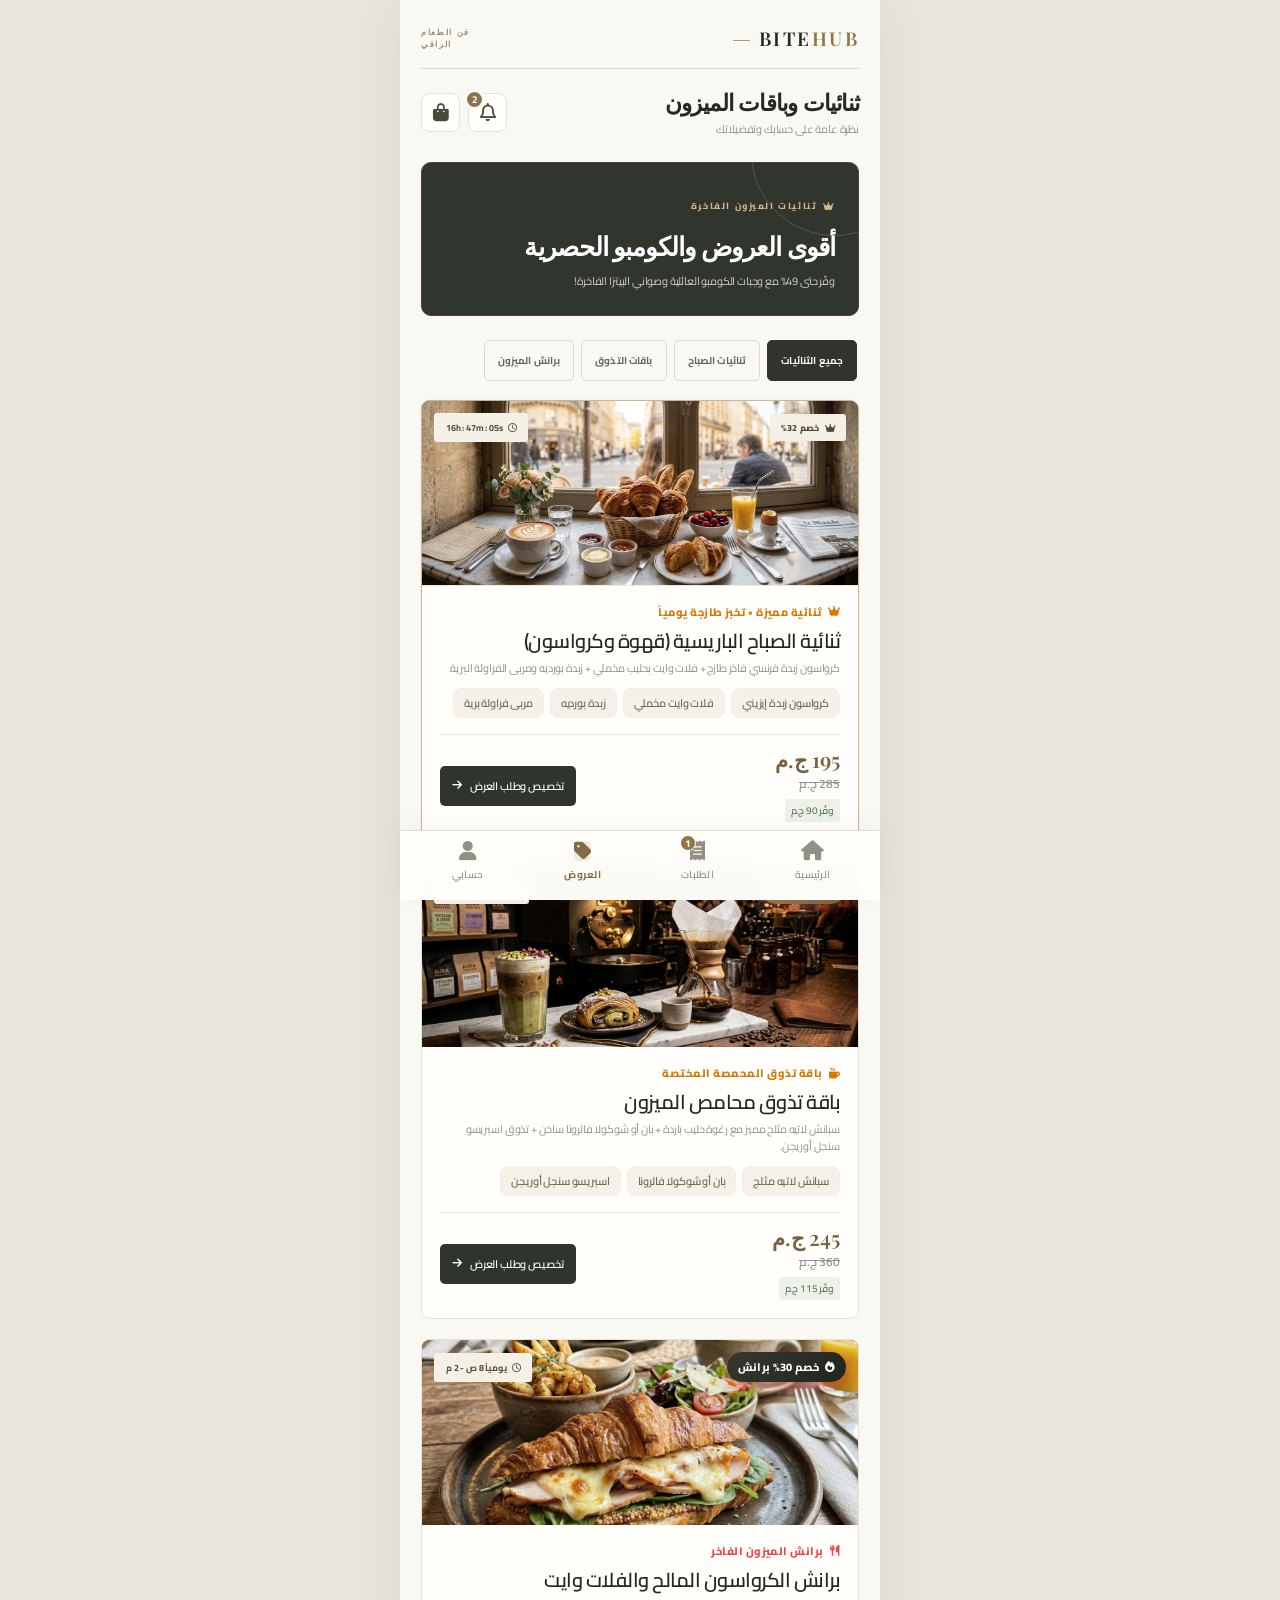
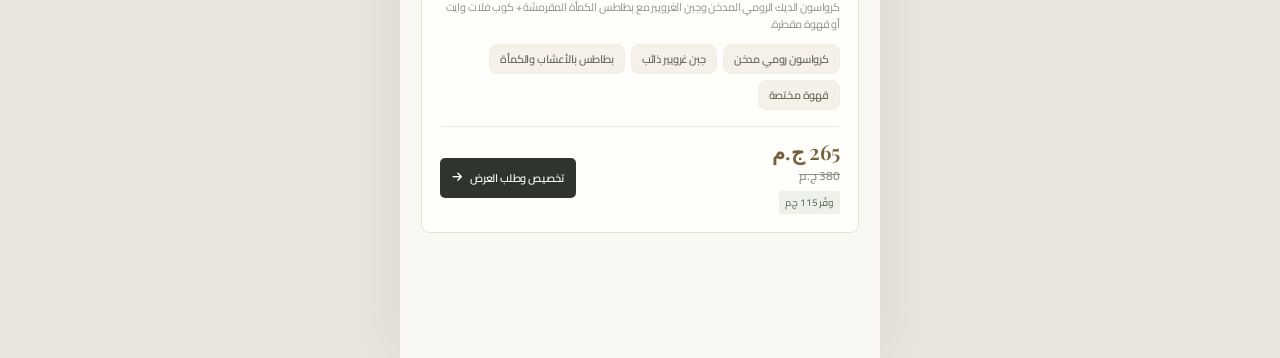
==== commit c5986eeb: "feat: rebrand site to BiteHub Maison with artisanal cafe and viennoiserie theme and assets" ====
--- a/deals-ar.html
+++ b/deals-ar.html
@@ -3,7 +3,7 @@
 <head>
   <meta charset="UTF-8" />
   <meta name="viewport" content="width=device-width, initial-scale=1.0" />
-  <title>عروض حصرية ووجبات كومبو - بايت هَب (ج.م)</title>
+  <title>ثنائيات وعروض القهوة والكرواسون - بايت هَب ميزون (ج.م)</title>
 
   <!-- Favicon & App Icons -->
   <link rel="icon" type="image/svg+xml" href="images/favicon.svg" />
@@ -33,8 +33,8 @@
     <!-- Top Header -->
     <header class="home-header">
       <div class="user-greeting-box">
-        <h1 class="dynamic-deals-title">أقوى العروض والكومبو</h1>
-        <p class="greeting-subtitle">خصومات حصرية تصل إلى 49% • قابلة للتخصيص بالكامل</p>
+        <h1 class="dynamic-deals-title">ثنائيات وباقات الميزون</h1>
+        <p class="greeting-subtitle">تشكيلات باريسية حصرية بخصومات تصل إلى 32% • طازجة يومياً</p>
       </div>
 
       <div class="header-actions">
@@ -53,31 +53,30 @@
     <!-- Hero Value Banner -->
     <section class="deals-hero-banner">
       <div class="hero-badge-tag">
-        <i class="fa-solid fa-fire"></i> توفير استثنائي
+        <i class="fa-solid fa-crown"></i> ثنائيات الميزون الفاخرة
       </div>
-      <h2>صواني الكومبو والوجبات العائلية</h2>
-      <p>وفّر حتى 49% مع صواني المشاركة وصناديق البرجر والبيتزا. خصص إضافاتك ونكهات الصوص ونوع الجبن بكل سهولة!</p>
+      <h2>ثنائيات الصباح وباقات تذوق المحمصة</h2>
+      <p>وفّر حتى 32% مع باقات القهوة المختصة والكرواسون المورق بزبدة إيزيني الفاخرة.</p>
     </section>
 
     <!-- Deal Category Filters -->
     <section class="deal-category-filters">
-      <button class="deal-pill active" onclick="filterDealsTab('all', this)">جميع العروض</button>
-      <button class="deal-pill" onclick="filterDealsTab('day', this)">عرض اليوم</button>
-      <button class="deal-pill" onclick="filterDealsTab('flash', this)">فلاش سيل</button>
-      <button class="deal-pill" onclick="filterDealsTab('family', this)">وجبات عائلية</button>
-      <button class="deal-pill" onclick="filterDealsTab('pizza', this)">عروض البيتزا</button>
+      <button class="deal-pill active" onclick="filterDealsTab('all', this)">جميع الثنائيات</button>
+      <button class="deal-pill" onclick="filterDealsTab('morning', this)">ثنائيات الصباح</button>
+      <button class="deal-pill" onclick="filterDealsTab('tasting', this)">باقات التذوق</button>
+      <button class="deal-pill" onclick="filterDealsTab('brunch', this)">برانش الميزون</button>
     </section>
 
     <!-- Deals Listing Grid -->
     <section class="deals-list-section" id="dealsCardsContainer">
 
-      <!-- Deal 1: Deal of the Day (49% OFF) -->
-      <article class="deal-card featured-day-card" data-category="day family">
+      <!-- Deal 1: The Parisian Morning Duet (32% OFF) -->
+      <article class="deal-card featured-day-card" data-category="morning">
         <div class="deal-card-media">
-          <img src="images/deal_combo.jpg" alt="صينية الكومبو العائلية الضخمة" />
+          <img src="images/banner_morning_duo.jpg" alt="ثنائية الصباح الباريسية (قهوة وكرواسون)" />
           <div class="deal-card-tags">
             <span class="discount-pill-glow">
-              <i class="fa-solid fa-bolt"></i> خصم 49%
+              <i class="fa-solid fa-crown"></i> خصم 32%
             </span>
             <span class="timer-pill">
               <i class="fa-regular fa-clock"></i> <span class="deal-of-day-timer">23h : 59m : 59s</span>
@@ -87,122 +86,121 @@
 
         <div class="deal-card-body">
           <div class="deal-type-indicator">
-            <i class="fa-solid fa-crown"></i> عرض اليوم • متاح لمدة 24 ساعة فقط
-          </div>
-
-          <h3 class="deal-title">وليمة العائلة الكبرى (ميجا كومبو)</h3>
+            <i class="fa-solid fa-crown"></i> ثنائية مميزة • تخبز طازجة يومياً
+          </div>
+
+          <h3 class="deal-title">ثنائية الصباح الباريسية (قهوة وكرواسون)</h3>
           <p class="deal-description">
-            1 بيتزا كبيرة من اختيارك + 2 برجر أنجوس سماش فاخر + 8 أجنحة دجاج مقرمشة + بطاطس كيرلي متبلة + 4 صوصات مميزة + مشروب 1.5 لتر. توفير عائلي لا يُقاوم!
+            كرواسون زبدة فرنسي فاخر طازج + فلات وايت بحليب مخملي + زبدة بورديه ومربى الفراولة البرية.
           </p>
 
           <div class="deal-included-tags">
-            <span>1x بيتزا كبيرة (12 بوصة)</span>
-            <span>2x دبل سماش برجر أنجوس</span>
-            <span>8x أجنحة دجاج مقرمشة</span>
-            <span>بطاطس كيرلي و4 صوصات</span>
-            <span>مشروب غازي 1.5 لتر</span>
+            <span>كرواسون زبدة إيزيني</span>
+            <span>فلات وايت مخملي</span>
+            <span>زبدة بورديه</span>
+            <span>مربى فراولة برية</span>
           </div>
 
           <div class="deal-card-footer">
             <div class="deal-pricing-block">
-              <div class="discounted-deal-price">420 ج.م</div>
-              <div class="original-deal-price">825 ج.م</div>
-              <span class="savings-badge">وفّر 405 ج.م</span>
+              <div class="discounted-deal-price">195 ج.م</div>
+              <div class="original-deal-price">285 ج.م</div>
+              <span class="savings-badge">وفّر 90 ج.م</span>
             </div>
 
-            <a href="product-detail.html?deal=deal-day-combo" class="customize-deal-btn">
-              <span>تخصيص وطلب العرض</span>
+            <a href="product-detail.html?deal=deal-morning-duo" class="customize-deal-btn">
+              <span>تخصيص وطلب الباقة</span>
               <i class="fa-solid fa-arrow-left"></i>
             </a>
           </div>
         </div>
       </article>
 
-      <!-- Deal 2: Duo Pizza & Pasta Night (46% OFF) -->
-      <article class="deal-card" data-category="pizza">
+      <!-- Deal 2: Specialty Roastery Tasting Flight (32% OFF) -->
+      <article class="deal-card" data-category="tasting">
         <div class="deal-card-media">
-          <img src="images/banner2.jpg" alt="ليلة البيتزا والباستا الإيطالية" />
+          <img src="images/banner_tasting_flight.jpg" alt="باقة تذوق محامص الميزون" />
           <div class="deal-card-tags">
             <span class="discount-pill">
-              <i class="fa-solid fa-tag"></i> خصم 46%
+              <i class="fa-solid fa-mug-hot"></i> خصم 32%
             </span>
             <span class="timer-pill">
-              <i class="fa-regular fa-clock"></i> ينتهي خلال 6 ساعات
+              <i class="fa-regular fa-clock"></i> مميز المحمصة
             </span>
           </div>
         </div>
 
         <div class="deal-card-body">
           <div class="deal-type-indicator">
-            <i class="fa-solid fa-utensils"></i> كومبو البيتزا والباستا الإيطالية
-          </div>
-
-          <h3 class="deal-title">ليلة البيتزا والباستا الإيطالية</h3>
+            <i class="fa-solid fa-mug-hot"></i> باقة تذوق المحمصة المختصة
+          </div>
+
+          <h3 class="deal-title">باقة تذوق محامص الميزون</h3>
           <p class="deal-description">
-            اختيارك من أي 2 بيتزا كبيرة مخبوزة على الحجر والخشب + خبز بالثوم والأعشاب الإيطالية بالجبن الذائب + مشروب 1 لتر مثلج.
+            سبانش لاتيه مثلج مميز مع رغوة حليب باردة + بان أو شوكولا فالرونا ساخن + تذوق اسبريسو سنجل أوريجن.
           </p>
 
           <div class="deal-included-tags">
-            <span>2x بيتزا كبيرة (12 بوصة)</span>
-            <span>خبز ثوم وأعشاب بالجبن</span>
-            <span>مشروب منعش 1 لتر</span>
-          </div>
-
-          <div class="deal-card-footer">
-            <div class="deal-pricing-block">
-              <div class="discounted-deal-price">320 ج.م</div>
-              <div class="original-deal-price">590 ج.م</div>
-              <span class="savings-badge">وفّر 270 ج.م</span>
-            </div>
-
-            <a href="product-detail.html?deal=deal-pizza-night" class="customize-deal-btn">
-              <span>تخصيص وطلب العرض</span>
-              <i class="fa-solid fa-arrow-left"></i>
-            </a>
-          </div>
-        </div>
-      </article>
-
-      <!-- Deal 3: Flash Sale Burger & Wings Duo (45% OFF) -->
-      <article class="deal-card" data-category="flash">
-        <div class="deal-card-media">
-          <img src="images/banner1.jpg" alt="فلاش سيل: دبل برجر وأجنحة دجاج" />
-          <div class="deal-card-tags">
-            <span class="discount-pill-hot">
-              <i class="fa-solid fa-fire"></i> خصم 45% فلاش
-            </span>
-            <span class="timer-pill">
-              <i class="fa-regular fa-clock"></i> <span class="flash-sale-timer">01:42:35</span>
-            </span>
-          </div>
-        </div>
-
-        <div class="deal-card-body">
-          <div class="deal-type-indicator flash-indicator">
-            <i class="fa-solid fa-bolt"></i> فلاش سيل لفترة محدودة جداً
-          </div>
-
-          <h3 class="deal-title">فلاش سيل: دبل برجر وأجنحة دجاج مقرمشة</h3>
-          <p class="deal-description">
-            برجر أنجوس دبل سماش بالجبن الشيدر المعتق الذائب + 6 أجنحة دجاج مقرمشة بصوص الباربيكيو والعسل + بطاطس كيرلي ذهبية + مشروب غازي مثلج.
-          </p>
-
-          <div class="deal-included-tags">
-            <span>دبل سماش برجر أنجوس</span>
-            <span>6x أجنحة دجاج مقرمشة</span>
-            <span>بطاطس كيرلي ذهبية</span>
-            <span>مشروب غازي بارد</span>
+            <span>سبانش لاتيه مثلج</span>
+            <span>بان أو شوكولا فالرونا</span>
+            <span>اسبريسو سنجل أوريجن</span>
           </div>
 
           <div class="deal-card-footer">
             <div class="deal-pricing-block">
               <div class="discounted-deal-price">245 ج.م</div>
-              <div class="original-deal-price">450 ج.م</div>
-              <span class="savings-badge">وفّر 205 ج.م</span>
+              <div class="original-deal-price">360 ج.م</div>
+              <span class="savings-badge">وفّر 115 ج.م</span>
             </div>
 
-            <a href="product-detail.html?deal=deal-flash-smash" class="customize-deal-btn">
-              <span>تخصيص وطلب العرض</span>
+            <a href="product-detail.html?deal=deal-tasting-flight" class="customize-deal-btn">
+              <span>تخصيص وطلب الباقة</span>
+              <i class="fa-solid fa-arrow-left"></i>
+            </a>
+          </div>
+        </div>
+      </article>
+
+      <!-- Deal 3: Savory Croissant Brunch (30% OFF) -->
+      <article class="deal-card" data-category="brunch">
+        <div class="deal-card-media">
+          <img src="images/croissant_savory.jpg" alt="برانش الكرواسون المالح والفلات وايت" />
+          <div class="deal-card-tags">
+            <span class="discount-pill-hot">
+              <i class="fa-solid fa-fire"></i> خصم 30% برانش
+            </span>
+            <span class="timer-pill">
+              <i class="fa-regular fa-clock"></i> يومياً 8 ص - 2 م
+            </span>
+          </div>
+        </div>
+
+        <div class="deal-card-body">
+          <div class="deal-type-indicator flash-indicator">
+            <i class="fa-solid fa-utensils"></i> برانش الميزون الفاخر
+          </div>
+
+          <h3 class="deal-title">برانش الكرواسون المالح والفلات وايت</h3>
+          <p class="deal-description">
+            كرواسون الديك الرومي المدخن وجبن الغرويير مع بطاطس الكمأة المقرمشة + كوب فلات وايت أو قهوة مقطرة.
+          </p>
+
+          <div class="deal-included-tags">
+            <span>كرواسون رومي مدخن</span>
+            <span>جبن غرويير ذائب</span>
+            <span>بطاطس بالأعشاب والكمأة</span>
+            <span>قهوة مختصة</span>
+          </div>
+
+          <div class="deal-card-footer">
+            <div class="deal-pricing-block">
+              <div class="discounted-deal-price">265 ج.م</div>
+              <div class="original-deal-price">380 ج.م</div>
+              <span class="savings-badge">وفّر 115 ج.م</span>
+            </div>
+
+            <a href="product-detail.html?deal=deal-brunch-combo" class="customize-deal-btn">
+              <span>تخصيص وطلب الباقة</span>
               <i class="fa-solid fa-arrow-left"></i>
             </a>
           </div>
--- a/luxe.css
+++ b/luxe.css
@@ -143,9 +143,317 @@
 .filter-tag-pill.active,.deal-pill.active,.category-chip.active { background: #30332e; border-color: #30332e; color: #fdfbf4; box-shadow: none; }
 .filter-tag-pill:hover,.deal-pill:hover,.category-chip:hover { border-color: #978366; color: #6b573b; box-shadow: none; transform: none; }
 .sort-selector-wrapper select { background: #fffdf8; border: 1px solid #e2dcd0; border-radius: 5px; color: #666257; }
-.category-modern-card { background: #fffefb; border: 1px solid #e6e0d4; box-shadow: none; border-radius: 8px; }
-.category-modern-card.active { border-color: #927d5d; background: #f5f0e6; box-shadow: none; }
-.category-modern-label { color: #36392f; font-weight: 600; }
+/* ==========================================================================
+   Culinary Categories — Gourmet Photography Circles (Maison Gastronomy)
+   ========================================================================== */
+.categories-modern-scroller {
+  display: flex;
+  gap: 16px;
+  overflow-x: auto;
+  padding: 10px 4px 20px;
+  scrollbar-width: none;
+  -webkit-overflow-scrolling: touch;
+}
+.categories-modern-scroller::-webkit-scrollbar {
+  display: none;
+}
+
+/* Category Card Button Wrapper */
+.category-modern-card {
+  display: flex !important;
+  flex-direction: column !important;
+  align-items: center !important;
+  gap: 8px !important;
+  background: transparent !important;
+  border: none !important;
+  box-shadow: none !important;
+  border-radius: 0 !important;
+  cursor: pointer;
+  flex-shrink: 0;
+  transition: transform 0.28s cubic-bezier(0.25, 1, 0.5, 1) !important;
+  outline: none;
+  width: 72px !important;
+  min-height: auto !important;
+  text-align: center;
+  position: relative;
+  padding: 2px 2px 4px !important;
+  -webkit-tap-highlight-color: transparent;
+}
+
+/* The Circular Photo Frame — Bezel Ring */
+.category-icon-squircle {
+  width: 68px !important;
+  height: 68px !important;
+  border-radius: 50% !important;
+  display: flex !important;
+  align-items: center !important;
+  justify-content: center !important;
+  padding: 2.5px !important;
+  background: #fffefb !important;
+  border: 1.5px solid #ded5c5 !important;
+  box-shadow: 0 4px 14px rgba(36, 32, 22, 0.07) !important;
+  transition: all 0.28s cubic-bezier(0.25, 1, 0.5, 1) !important;
+  position: relative;
+  overflow: hidden !important;
+}
+
+.category-circle-img {
+  width: 100% !important;
+  height: 100% !important;
+  border-radius: 50% !important;
+  object-fit: cover !important;
+  display: block !important;
+  transition: transform 0.35s cubic-bezier(0.25, 1, 0.5, 1), filter 0.3s ease !important;
+  filter: saturate(1.02) contrast(1.03) !important;
+}
+
+/* Hover: subtle lift, gold bezel glow, & gentle image zoom */
+.category-modern-card:hover {
+  transform: translateY(-4px) !important;
+}
+
+.category-modern-card:hover .category-icon-squircle {
+  border-color: #c4aa7d !important;
+  box-shadow: 0 10px 22px rgba(180, 145, 85, 0.22) !important;
+}
+
+.category-modern-card:hover .category-circle-img {
+  transform: scale(1.09) !important;
+}
+
+/* Active State — Bezel Ring in Antique Brass with Charcoal Ink Ring Halo */
+.category-modern-card.active {
+  background: transparent !important;
+  border: none !important;
+  box-shadow: none !important;
+  transform: translateY(-2px) !important;
+}
+
+.category-modern-card.active .category-icon-squircle {
+  border-color: #9c7f4e !important;
+  background: #30332e !important;
+  box-shadow: 0 0 0 2.5px #30332e, 0 10px 26px rgba(48, 51, 46, 0.32) !important;
+}
+
+.category-modern-card.active .category-circle-img {
+  transform: scale(1.05) !important;
+  filter: saturate(1.12) contrast(1.06) !important;
+}
+
+/* Category Label — Classic Editorial Typography */
+.category-modern-label {
+  font-family: var(--font-body);
+  font-size: 11.5px !important;
+  font-weight: 600 !important;
+  color: #58564a !important;
+  letter-spacing: -0.01em !important;
+  text-transform: none !important;
+  white-space: nowrap !important;
+  transition: color 0.2s ease, font-weight 0.2s ease !important;
+  margin-top: 1px !important;
+}
+
+.category-modern-card:hover .category-modern-label {
+  color: #272822 !important;
+}
+
+.category-modern-card.active .category-modern-label {
+  color: #272822 !important;
+  font-weight: 700 !important;
+}
+
+/* Active Indicator Pip below label */
+.category-modern-card.active::after {
+  content: '';
+  width: 5px;
+  height: 5px;
+  border-radius: 50%;
+  background: #9c7f4e;
+  margin-top: -1px;
+}
+
+/* ==========================================================================
+   All Categories Modal — Gourmet Photography Circles
+   ========================================================================== */
+.all-categories-modal {
+  background: rgba(30, 32, 28, 0.45) !important;
+  backdrop-filter: blur(6px) !important;
+  -webkit-backdrop-filter: blur(6px) !important;
+}
+
+.all-cat-card {
+  background: #faf8f3 !important;
+  border: 1px solid #ded8cd !important;
+  border-radius: 12px !important;
+  box-shadow: 0 16px 40px rgba(36, 35, 26, 0.14) !important;
+  padding: 22px 20px 24px !important;
+}
+
+.all-cat-header {
+  border-bottom: 1px solid #eae4d8 !important;
+  padding-bottom: 14px !important;
+  margin-bottom: 16px !important;
+}
+
+.all-cat-header h3 {
+  font-family: var(--font-display) !important;
+  font-size: 20px !important;
+  font-weight: 600 !important;
+  color: #272822 !important;
+}
+
+.all-cat-header button {
+  background: #f2ede4 !important;
+  border: 1px solid #e2dad0 !important;
+  border-radius: 6px !important;
+  width: 32px !important;
+  height: 32px !important;
+  color: #55534b !important;
+  display: flex !important;
+  align-items: center !important;
+  justify-content: center !important;
+  cursor: pointer !important;
+  transition: all 0.2s ease !important;
+}
+
+.all-cat-header button:hover {
+  background: #30332e !important;
+  border-color: #30332e !important;
+  color: #fffdf7 !important;
+}
+
+.all-cat-all-btn {
+  display: flex !important;
+  align-items: center !important;
+  gap: 12px !important;
+  width: 100% !important;
+  padding: 9px 14px !important;
+  margin-bottom: 14px !important;
+  background: #fffefb !important;
+  border: 1px solid #ded8cd !important;
+  border-radius: 10px !important;
+  font-size: 12px !important;
+  font-weight: 600 !important;
+  color: #36372f !important;
+  cursor: pointer !important;
+  transition: all 0.22s cubic-bezier(0.25, 1, 0.5, 1) !important;
+  box-shadow: 0 2px 8px rgba(36, 35, 26, 0.03) !important;
+}
+
+.all-cat-all-btn .cat-modal-thumb-box {
+  width: 36px;
+  height: 36px;
+  border-radius: 50%;
+  border: 1.5px solid #ded6c8;
+  padding: 1.5px;
+  background: #fff;
+  flex-shrink: 0;
+  overflow: hidden;
+}
+
+.all-cat-all-btn .cat-modal-thumb-box img {
+  width: 100%;
+  height: 100%;
+  border-radius: 50%;
+  object-fit: cover;
+  display: block;
+}
+
+.all-cat-all-btn:hover {
+  border-color: #bfa77e !important;
+  background: #faf6ee !important;
+  transform: translateY(-1px) !important;
+  box-shadow: 0 6px 18px rgba(70, 55, 30, 0.08) !important;
+}
+
+.all-cat-all-btn.active {
+  background: #30332e !important;
+  border-color: #30332e !important;
+  color: #fffdf7 !important;
+}
+
+.all-cat-all-btn.active .cat-modal-thumb-box {
+  border-color: #927545;
+}
+
+.all-cat-grid {
+  display: grid !important;
+  grid-template-columns: repeat(3, 1fr) !important;
+  gap: 12px !important;
+}
+
+.cat-modal-item {
+  background: #fffefb !important;
+  border: 1px solid #ded8cd !important;
+  border-radius: 10px !important;
+  padding: 14px 6px 12px !important;
+  text-align: center !important;
+  cursor: pointer !important;
+  transition: all 0.22s cubic-bezier(0.25, 1, 0.5, 1) !important;
+  box-shadow: 0 2px 8px rgba(36, 35, 26, 0.03) !important;
+  display: flex !important;
+  flex-direction: column !important;
+  align-items: center !important;
+  gap: 8px !important;
+}
+
+.cat-modal-thumb-box {
+  width: 48px;
+  height: 48px;
+  border-radius: 50%;
+  border: 1.5px solid #ded6c8;
+  padding: 2px;
+  background: #fff;
+  overflow: hidden;
+  display: flex;
+  align-items: center;
+  justify-content: center;
+  transition: border-color 0.2s ease, transform 0.2s ease;
+}
+
+.cat-modal-thumb-box img {
+  width: 100%;
+  height: 100%;
+  border-radius: 50%;
+  object-fit: cover;
+  display: block;
+  transition: transform 0.25s ease;
+}
+
+.cat-modal-item strong {
+  font-size: 11px !important;
+  font-weight: 600 !important;
+  color: #36372f !important;
+  line-height: 1.25 !important;
+}
+
+.cat-modal-item:hover {
+  background: #faf6ee !important;
+  border-color: #bfa77e !important;
+  transform: translateY(-2px) !important;
+  box-shadow: 0 8px 20px rgba(70, 55, 30, 0.09) !important;
+}
+
+.cat-modal-item:hover .cat-modal-thumb-box {
+  border-color: #bfa77e;
+  transform: scale(1.05);
+}
+
+.cat-modal-item.active {
+  background: #30332e !important;
+  border-color: #30332e !important;
+  box-shadow: 0 8px 22px rgba(48, 51, 46, 0.25) !important;
+}
+
+.cat-modal-item.active .cat-modal-thumb-box {
+  border-color: #927545;
+}
+
+.cat-modal-item.active strong {
+  color: #fffdf7 !important;
+  font-weight: 700 !important;
+}
+
 
 /* Product discovery: images dominate, details are quietly composed */
 .products-grid { gap: 15px; }
